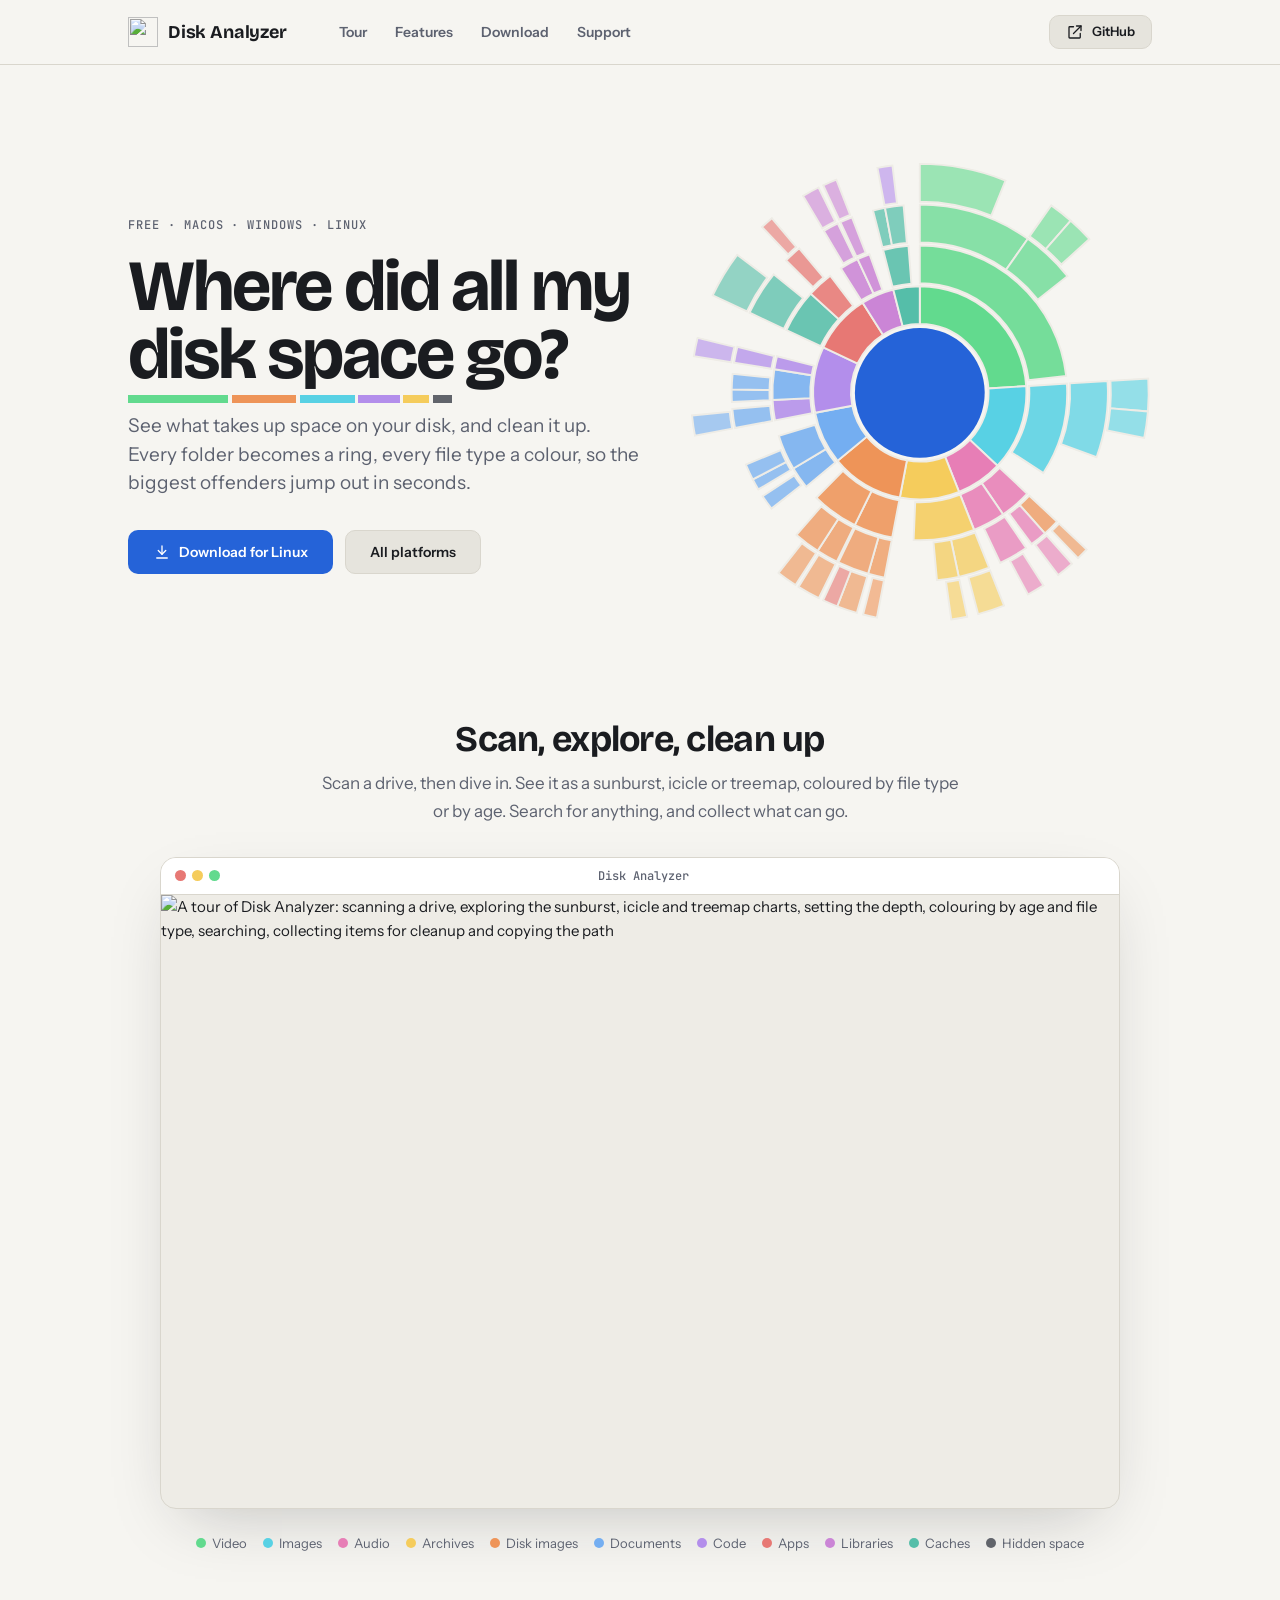
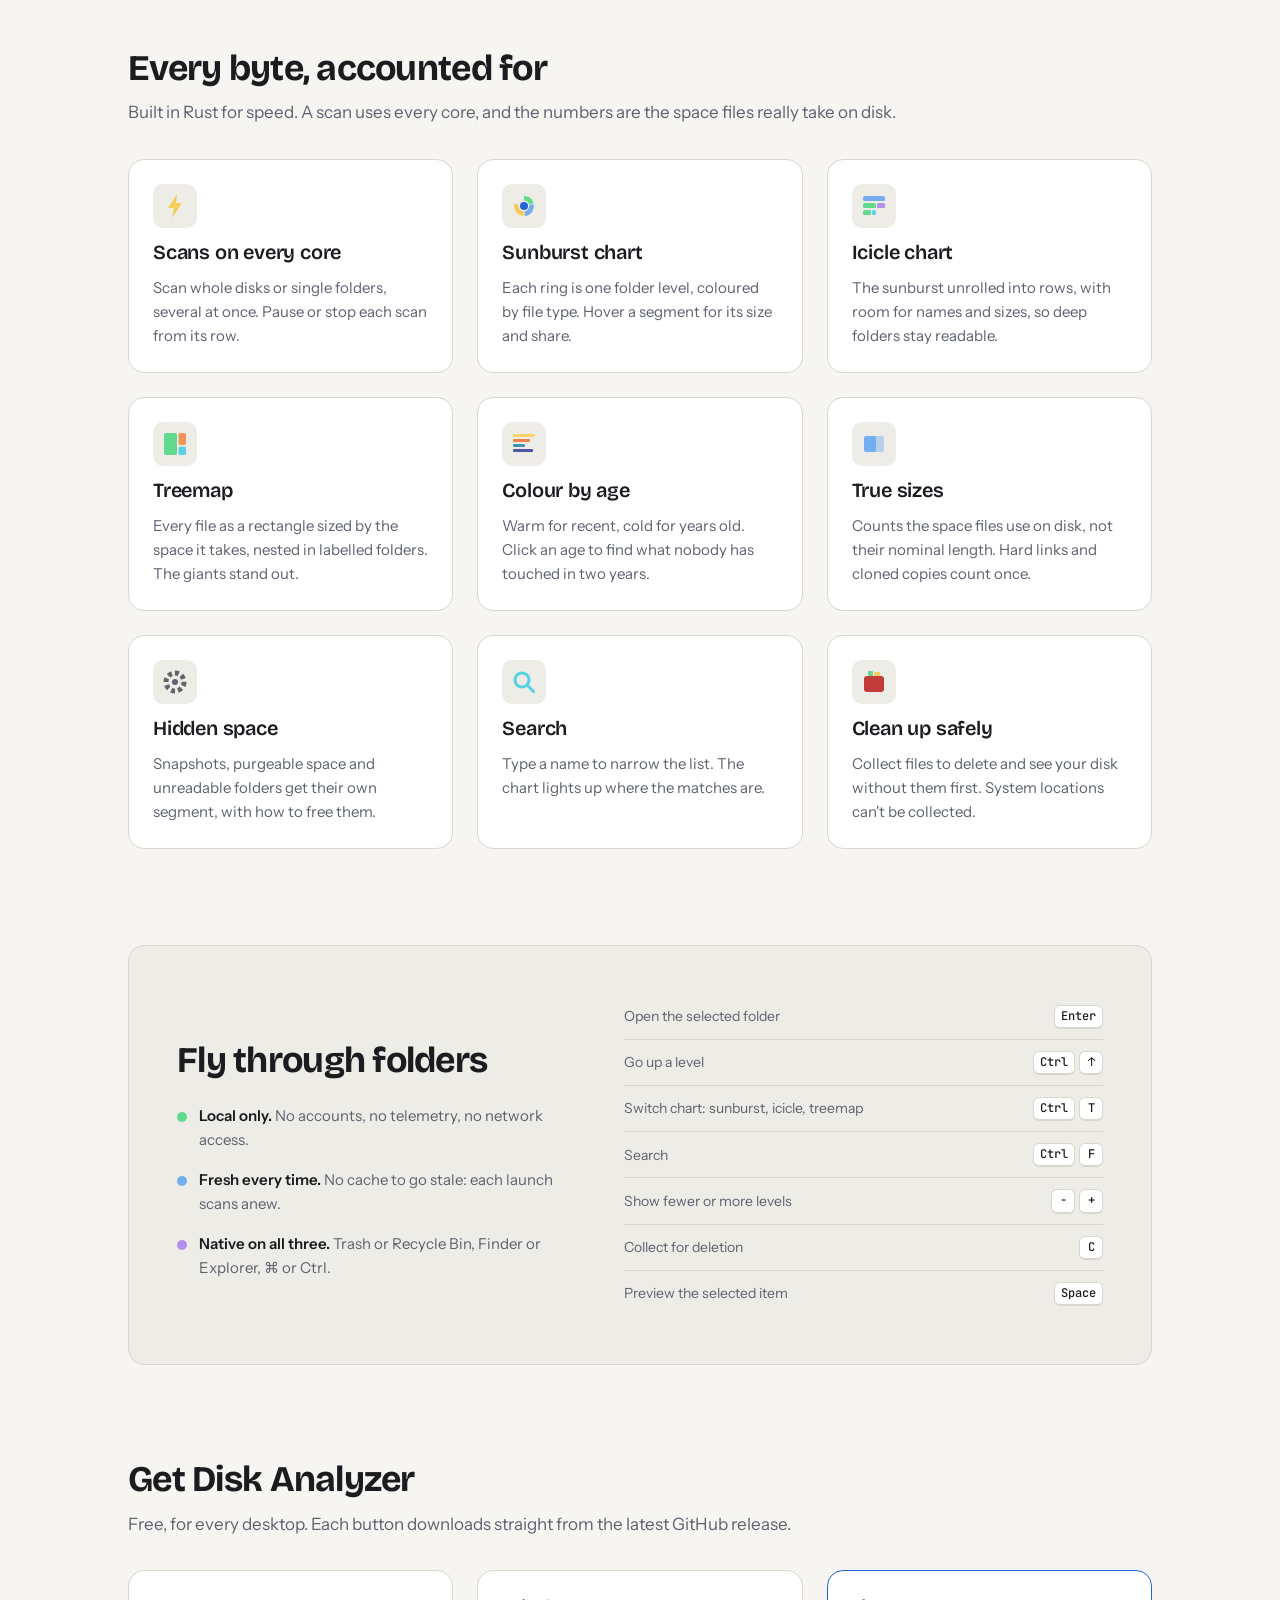
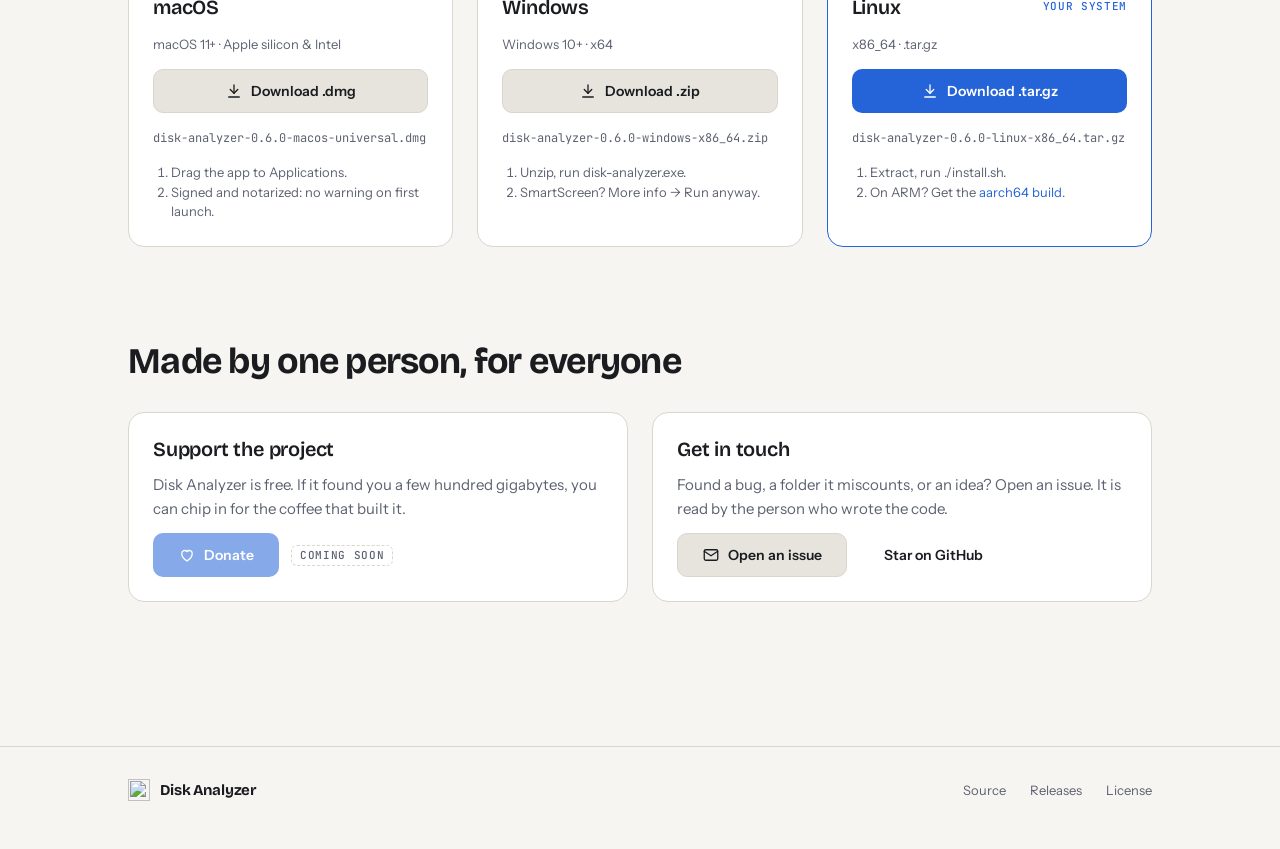
==== site/index.html @ 39c5ea76 "Trim the website down to its headings and content Drop the version chip, the hero caption, the secti" ====
<!doctype html>
<html lang="en">
<head>
<meta charset="utf-8">
<meta name="viewport" content="width=device-width, initial-scale=1">
<title>Disk Analyzer: see what takes up space on your disk</title>
<meta name="description" content="A free, fast disk usage explorer for macOS, Windows and Linux. Sunburst, icicle and treemap charts, colour by age, true sizes, and safe cleanup. Local only, no network access.">
<meta name="theme-color" content="#1f2125" media="(prefers-color-scheme: dark)">
<meta name="theme-color" content="#f6f5f1" media="(prefers-color-scheme: light)">
<meta property="og:type" content="website">
<meta property="og:title" content="Disk Analyzer">
<meta property="og:description" content="See what takes up space on your disk, and clean it up. For macOS, Windows and Linux.">
<meta property="og:url" content="https://disk-analyzer.com/">
<meta property="og:image" content="https://disk-analyzer.com/icon-256.png">
<meta property="og:image:width" content="256">
<meta property="og:image:height" content="256">
<meta name="twitter:card" content="summary">
<link rel="canonical" href="https://disk-analyzer.com/">
<link rel="icon" href="icon.svg" type="image/svg+xml">
<link rel="icon" href="icon-256.png" type="image/png" sizes="256x256">
<link rel="apple-touch-icon" href="icon-256.png">
<link rel="preconnect" href="https://fonts.googleapis.com">
<link rel="preconnect" href="https://fonts.gstatic.com" crossorigin>
<link rel="stylesheet" href="https://fonts.googleapis.com/css2?family=Bricolage+Grotesque:opsz,wght@12..96,600;12..96,700&amp;family=Instrument+Sans:wght@400;500;600&amp;family=JetBrains+Mono:wght@500&amp;display=swap">
<link rel="stylesheet" href="style.css">
<script src="site.js" defer></script>
</head>
<body>

<header class="top">
  <div class="wrap">
    <a class="brand" href="#top"><img src="icon.svg" alt="">Disk Analyzer</a>
    <nav class="links" aria-label="Sections">
      <a href="#tour">Tour</a><a href="#features">Features</a><a href="#download">Download</a><a href="#support">Support</a>
    </nav>
    <div class="top-right">
      <a class="da-btn da-btn-secondary da-btn-sm" href="https://github.com/Fee0/disk_analyzer"><svg viewBox="0 0 24 24" fill="none" stroke="currentColor" stroke-width="1.75" stroke-linecap="round" stroke-linejoin="round"><path d="M14 4h6v6"/><path d="M20 4 10 14"/><path d="M19 14v5a1 1 0 0 1-1 1H5a1 1 0 0 1-1-1V6a1 1 0 0 1 1-1h5"/></svg>GitHub</a>
    </div>
  </div>
</header>

<main id="top">
  <div class="wrap">
    <section class="hero">
      <div>
        <span class="da-eyebrow">Free · macOS · Windows · Linux</span>
        <h1 class="da-h-hero">Where did all my <em>disk space</em> go?</h1>
        <p class="da-lead">See what takes up space on your disk, and clean it up. Every folder becomes a ring, every file type a colour, so the biggest offenders jump out in seconds.</p>
        <div class="actions">
          <a class="da-btn da-btn-primary" data-da-primary href="#download"><svg viewBox="0 0 24 24" fill="none" stroke="currentColor" stroke-width="1.75" stroke-linecap="round" stroke-linejoin="round"><path d="M12 4v11"/><path d="m7 10 5 5 5-5"/><path d="M5 20h14"/></svg><span data-da-primary-label>Download</span></a>
          <a class="da-btn da-btn-secondary" href="#download">All platforms</a>
        </div>
      </div>
      <div class="burst">
        <svg id="burst" aria-hidden="true"></svg>
      </div>
    </section>
  </div>

  <div class="wrap">
    <section class="tour" id="tour">
      <div class="head center">
        <h2 class="da-h-section">Scan, explore, clean up</h2>
        <p>Scan a drive, then dive in. See it as a sunburst, icicle or treemap, coloured by file type or by age. Search for anything, and collect what can go.</p>
      </div>
      <figure class="da-frame" style="margin:0 auto">
        <div class="da-frame-bar"><i></i><i></i><i></i><span>Disk Analyzer</span></div>
        <img src="tour.gif" width="800" height="512" alt="A tour of Disk Analyzer: scanning a drive, exploring the sunburst, icicle and treemap charts, setting the depth, colouring by age and file type, searching, collecting items for cleanup and copying the path">
      </figure>
      <div class="legend-row"><ul class="da-legend" id="legend"></ul></div>
    </section>
  </div>

  <div class="wrap">
    <section id="features">
      <div class="head">
        <h2 class="da-h-section">Every byte, accounted for</h2>
        <p>Built in Rust for speed. A scan uses every core, and the numbers are the space files really take on disk.</p>
      </div>
      <div class="features">
        <article class="da-card da-feature">
          <div class="da-feature-glyph"><svg viewBox="0 0 30 30"><path d="M17 3 8 17h6l-2 10 10-15h-6z" style="fill:var(--kind-archive)"/></svg></div>
          <h3 class="da-h-card">Scans on every core</h3>
          <p>Scan whole disks or single folders, several at once. Pause or stop each scan from its row.</p>
        </article>
        <article class="da-card da-feature">
          <div class="da-feature-glyph"><svg viewBox="0 0 30 30"><circle cx="15" cy="15" r="4" style="fill:var(--accent)"/><path d="M15 5a10 10 0 0 1 9.5 7l-4.3 1.4A5.5 5.5 0 0 0 15 9.5z" style="fill:var(--kind-video)"/><path d="M24.6 13a10 10 0 0 1-8.6 12l-.5-4.5a5.5 5.5 0 0 0 4.6-6.4z" style="fill:var(--kind-document)"/><path d="M15 25A10 10 0 0 1 5.3 12.6l4.3 1.2A5.5 5.5 0 0 0 15 20.5z" style="fill:var(--kind-archive)"/></svg></div>
          <h3 class="da-h-card">Sunburst chart</h3>
          <p>Each ring is one folder level, coloured by file type. Hover a segment for its size and share.</p>
        </article>
        <article class="da-card da-feature">
          <div class="da-feature-glyph"><svg viewBox="0 0 30 30"><rect x="4" y="5" width="22" height="5" rx="1.5" style="fill:var(--kind-document)"/><rect x="4" y="12" width="13" height="5" rx="1.5" style="fill:var(--kind-video)"/><rect x="18" y="12" width="8" height="5" rx="1.5" style="fill:var(--kind-code)"/><rect x="4" y="19" width="8" height="5" rx="1.5" style="fill:var(--kind-video)"/><rect x="13" y="19" width="4" height="5" rx="1.5" style="fill:var(--kind-image)"/></svg></div>
          <h3 class="da-h-card">Icicle chart</h3>
          <p>The sunburst unrolled into rows, with room for names and sizes, so deep folders stay readable.</p>
        </article>
        <article class="da-card da-feature">
          <div class="da-feature-glyph"><svg viewBox="0 0 30 30"><rect x="4" y="4" width="13" height="22" rx="2" style="fill:var(--kind-video)"/><rect x="18.5" y="4" width="7.5" height="12" rx="2" style="fill:var(--kind-disk-image)"/><rect x="18.5" y="17.5" width="7.5" height="8.5" rx="2" style="fill:var(--kind-image)"/></svg></div>
          <h3 class="da-h-card">Treemap</h3>
          <p>Every file as a rectangle sized by the space it takes, nested in labelled folders. The giants stand out.</p>
        </article>
        <article class="da-card da-feature">
          <div class="da-feature-glyph"><svg viewBox="0 0 30 30"><rect x="4" y="5" width="22" height="3" rx="1" style="fill:var(--age-0)"/><rect x="4" y="10" width="17" height="3" rx="1" style="fill:var(--age-2)"/><rect x="4" y="15" width="12" height="3" rx="1" style="fill:var(--age-3)"/><rect x="4" y="20" width="20" height="3" rx="1" style="fill:var(--age-5)"/></svg></div>
          <h3 class="da-h-card">Colour by age</h3>
          <p>Warm for recent, cold for years old. Click an age to find what nobody has touched in two years.</p>
        </article>
        <article class="da-card da-feature">
          <div class="da-feature-glyph"><svg viewBox="0 0 30 30"><rect x="5" y="7" width="12" height="16" rx="2" style="fill:var(--kind-document)"/><rect x="13" y="7" width="12" height="16" rx="2" style="fill:var(--kind-document);fill-opacity:.45"/></svg></div>
          <h3 class="da-h-card">True sizes</h3>
          <p>Counts the space files use on disk, not their nominal length. Hard links and cloned copies count once.</p>
        </article>
        <article class="da-card da-feature">
          <div class="da-feature-glyph"><svg viewBox="0 0 30 30"><circle cx="15" cy="15" r="9" fill="none" style="stroke:var(--kind-hidden)" stroke-width="5" stroke-dasharray="4 3"/><circle cx="15" cy="15" r="3" style="fill:var(--text-dim)"/></svg></div>
          <h3 class="da-h-card">Hidden space</h3>
          <p>Snapshots, purgeable space and unreadable folders get their own segment, with how to free them.</p>
        </article>
        <article class="da-card da-feature">
          <div class="da-feature-glyph"><svg viewBox="0 0 30 30" fill="none" stroke-linecap="round"><circle cx="13" cy="13" r="7" style="stroke:var(--kind-image)" stroke-width="3"/><path d="m18.5 18.5 6 6" style="stroke:var(--kind-image)" stroke-width="3"/></svg></div>
          <h3 class="da-h-card">Search</h3>
          <p>Type a name to narrow the list. The chart lights up where the matches are.</p>
        </article>
        <article class="da-card da-feature">
          <div class="da-feature-glyph"><svg viewBox="0 0 30 30"><rect x="5" y="9" width="20" height="16" rx="3" style="fill:var(--danger)"/><rect x="9" y="4" width="5" height="5" rx="1" style="fill:var(--kind-video)"/><rect x="15" y="5" width="6" height="4" rx="1" style="fill:var(--kind-archive)"/></svg></div>
          <h3 class="da-h-card">Clean up safely</h3>
          <p>Collect files to delete and see your disk without them first. System locations can't be collected.</p>
        </article>
      </div>
    </section>
  </div>

  <div class="wrap">
    <section>
      <div class="keys">
        <div>
          <h2 class="da-h-section" style="margin-top:var(--space-3)">Fly through folders</h2>
          <div class="principles">
            <div><i style="background:var(--kind-video)"></i><span><b>Local only.</b> No accounts, no telemetry, no network access.</span></div>
            <div><i style="background:var(--kind-document)"></i><span><b>Fresh every time.</b> No cache to go stale: each launch scans anew.</span></div>
            <div><i style="background:var(--kind-code)"></i><span><b>Native on all three.</b> Trash or Recycle Bin, Finder or Explorer, ⌘ or Ctrl.</span></div>
          </div>
        </div>
        <table aria-label="Keyboard shortcuts">
          <tr><td>Open the selected folder</td><td><span class="da-kbd">Enter</span></td></tr>
          <tr><td>Go up a level</td><td><span class="da-kbd" data-mod>Ctrl</span><span class="da-kbd">↑</span></td></tr>
          <tr><td>Switch chart: sunburst, icicle, treemap</td><td><span class="da-kbd" data-mod>Ctrl</span><span class="da-kbd">T</span></td></tr>
          <tr><td>Search</td><td><span class="da-kbd" data-mod>Ctrl</span><span class="da-kbd">F</span></td></tr>
          <tr><td>Show fewer or more levels</td><td><span class="da-kbd">−</span><span class="da-kbd">+</span></td></tr>
          <tr><td>Collect for deletion</td><td><span class="da-kbd">C</span></td></tr>
          <tr><td>Preview the selected item</td><td><span class="da-kbd">Space</span></td></tr>
        </table>
      </div>
    </section>
  </div>

  <div class="wrap">
    <section id="download">
      <div class="head">
        <h2 class="da-h-section">Get Disk Analyzer</h2>
        <p>Free, for every desktop. Each button downloads straight from the latest GitHub release.</p>
      </div>
      <div class="downloads" id="dl">
        <div class="da-card da-dl" data-da-card="macos">
          <div class="da-dl-os"><h3 class="da-h-card">macOS</h3><span class="da-dl-badge">Your system</span></div>
          <span class="da-caption">macOS 11+ · Apple silicon &amp; Intel</span>
          <a class="da-btn da-btn-secondary" data-da-os="macos" href="https://github.com/Fee0/disk_analyzer/releases/download/v0.6.0/disk-analyzer-0.6.0-macos-universal.dmg"><svg viewBox="0 0 24 24" fill="none" stroke="currentColor" stroke-width="1.75" stroke-linecap="round" stroke-linejoin="round"><path d="M12 4v11"/><path d="m7 10 5 5 5-5"/><path d="M5 20h14"/></svg>Download .dmg</a>
          <span class="da-dl-file" data-da-file="macos">disk-analyzer-0.6.0-macos-universal.dmg</span>
          <ol class="da-dl-steps"><li>Drag the app to Applications.</li><li>Signed and notarized: no warning on first launch.</li></ol>
        </div>
        <div class="da-card da-dl" data-da-card="windows">
          <div class="da-dl-os"><h3 class="da-h-card">Windows</h3><span class="da-dl-badge">Your system</span></div>
          <span class="da-caption">Windows 10+ · x64</span>
          <a class="da-btn da-btn-secondary" data-da-os="windows" href="https://github.com/Fee0/disk_analyzer/releases/download/v0.6.0/disk-analyzer-0.6.0-windows-x86_64.zip"><svg viewBox="0 0 24 24" fill="none" stroke="currentColor" stroke-width="1.75" stroke-linecap="round" stroke-linejoin="round"><path d="M12 4v11"/><path d="m7 10 5 5 5-5"/><path d="M5 20h14"/></svg>Download .zip</a>
          <span class="da-dl-file" data-da-file="windows">disk-analyzer-0.6.0-windows-x86_64.zip</span>
          <ol class="da-dl-steps"><li>Unzip, run disk-analyzer.exe.</li><li>SmartScreen? More info → Run anyway.</li></ol>
        </div>
        <div class="da-card da-dl" data-da-card="linux">
          <div class="da-dl-os"><h3 class="da-h-card">Linux</h3><span class="da-dl-badge">Your system</span></div>
          <span class="da-caption">x86_64 · .tar.gz</span>
          <a class="da-btn da-btn-secondary" data-da-os="linux" href="https://github.com/Fee0/disk_analyzer/releases/download/v0.6.0/disk-analyzer-0.6.0-linux-x86_64.tar.gz"><svg viewBox="0 0 24 24" fill="none" stroke="currentColor" stroke-width="1.75" stroke-linecap="round" stroke-linejoin="round"><path d="M12 4v11"/><path d="m7 10 5 5 5-5"/><path d="M5 20h14"/></svg>Download .tar.gz</a>
          <span class="da-dl-file" data-da-file="linux">disk-analyzer-0.6.0-linux-x86_64.tar.gz</span>
          <ol class="da-dl-steps"><li>Extract, run ./install.sh.</li><li>On ARM? Get the <a data-da-os="linuxArm" href="https://github.com/Fee0/disk_analyzer/releases/download/v0.6.0/disk-analyzer-0.6.0-linux-aarch64.tar.gz">aarch64 build</a>.</li></ol>
        </div>
      </div>
    </section>
  </div>

  <div class="wrap">
    <section id="support">
      <div class="head">
        <h2 class="da-h-section">Made by one person, for everyone</h2>
      </div>
      <div class="da-support">
        <div class="da-card">
          <h3 class="da-h-card">Support the project</h3>
          <p>Disk Analyzer is free. If it found you a few hundred gigabytes, you can chip in for the coffee that built it.</p>
          <div style="display:flex;gap:var(--space-3);align-items:center"><a class="da-btn da-btn-primary" aria-disabled="true" id="donate"><svg viewBox="0 0 24 24" fill="none" stroke="currentColor" stroke-width="1.75" stroke-linecap="round" stroke-linejoin="round"><path d="M12 20s-7-4.4-7-10a4 4 0 0 1 7-2.6A4 4 0 0 1 19 10c0 5.6-7 10-7 10z"/></svg>Donate</a><span class="da-soon">Coming soon</span></div>
        </div>
        <div class="da-card">
          <h3 class="da-h-card">Get in touch</h3>
          <p>Found a bug, a folder it miscounts, or an idea? Open an issue. It is read by the person who wrote the code.</p>
          <div style="display:flex;gap:var(--space-3);align-items:center;flex-wrap:wrap"><a class="da-btn da-btn-secondary" href="https://github.com/Fee0/disk_analyzer/issues/new"><svg viewBox="0 0 24 24" fill="none" stroke="currentColor" stroke-width="1.75" stroke-linecap="round" stroke-linejoin="round"><rect x="3" y="5" width="18" height="14" rx="2"/><path d="m3 7 9 6 9-6"/></svg>Open an issue</a><a class="da-btn da-btn-ghost" href="https://github.com/Fee0/disk_analyzer">Star on GitHub</a></div>
        </div>
      </div>
    </section>
  </div>
</main>

<footer class="bottom">
  <div class="wrap">
    <a class="brand" href="#top"><img src="icon.svg" alt="">Disk Analyzer</a>
    <nav aria-label="Footer">
      <a href="https://github.com/Fee0/disk_analyzer">Source</a>
      <a href="https://github.com/Fee0/disk_analyzer/releases">Releases</a>
      <a href="https://github.com/Fee0/disk_analyzer/blob/main/LICENSE">License</a>
    </nav>
  </div>
</footer>
</body>
</html>
---- site/style.css ----
:root {
  color-scheme: dark light;
  --bg: #1f2125;
  --well: #1c1e22;
  --panel: #2c2f35;
  --panel-hi: #363a42;
  --line: #3f434c;
  --text: #e8eaee;
  --text-dim: #9a9fab;
  --accent: #4f8cf7;
  --on-accent: #0b1220;
  --success: #4cc38a;
  --warning: #f0b429;
  --danger: #e55b5b;
  --neutral-button: #4a4f5a;
  --kind-video: #62da8e;
  --kind-image: #58d1e4;
  --kind-audio: #e77eb6;
  --kind-archive: #f5cc5c;
  --kind-disk-image: #ee9458;
  --kind-document: #74aef1;
  --kind-code: #b38eeb;
  --kind-app: #e77874;
  --kind-library: #cb85d6;
  --kind-cache: #55bea9;
  --kind-system: #8d97b0;
  --kind-other: #848b9a;
  --kind-hidden: #61646b;
  --age-0: #ffd166;
  --age-1: #fcaa48;
  --age-2: #f2804c;
  --age-3: #3e94b0;
  --age-4: #3b74bf;
  --age-5: #4f54a6;
  --age-6: #6b6f78;
  --shadow-frame: 0 24px 64px -16px #00000099;
  --space-1: 4px;
  --space-2: 8px;
  --space-3: 12px;
  --space-4: 16px;
  --space-6: 24px;
  --space-8: 32px;
  --space-12: 48px;
  --space-24: 96px;
  --radius-sm: 6px;
  --radius-md: 10px;
  --radius-lg: 16px;
  --radius-xl: 28px;
  --radius-pill: 999px;
  --font-display: "Bricolage Grotesque", "Instrument Sans", system-ui, sans-serif;
  --font-sans: "Instrument Sans", system-ui, -apple-system, "Segoe UI", sans-serif;
  --font-mono: "JetBrains Mono", ui-monospace, "Cascadia Mono", Menlo, monospace;
}

@media (prefers-color-scheme: light) {
  :root {
    --bg: #f6f5f1;
    --well: #eeece6;
    --panel: #ffffff;
    --panel-hi: #e6e4dd;
    --line: #d9d6cd;
    --text: #1a1c20;
    --text-dim: #5d6270;
    --accent: #2563d8;
    --on-accent: #ffffff;
    --success: #1f8a5a;
    --warning: #a86b00;
    --danger: #c23b3b;
    --neutral-button: #d9d6cd;
    --shadow-frame: 0 24px 64px -24px #1a1c2040;
  }
}

*, *::before, *::after { box-sizing: border-box; }
body { margin: 0; background: var(--bg); color: var(--text); font-family: var(--font-sans); font-size: 15px; line-height: 1.6; -webkit-font-smoothing: antialiased; }
a { color: var(--accent); text-decoration: none; }
a:hover { text-decoration: underline; text-underline-offset: 3px; }
:focus-visible { outline: 2px solid var(--accent); outline-offset: 2px; border-radius: var(--radius-sm); }

.da-stage { padding: var(--space-6); display: flex; flex-wrap: wrap; gap: var(--space-3); align-items: center; }

.da-eyebrow { font-family: var(--font-mono); font-size: 12px; font-weight: 500; letter-spacing: .08em; text-transform: uppercase; color: var(--text-dim); }
.da-h-hero { font-family: var(--font-display); font-size: 64px; line-height: .95; font-weight: 700; letter-spacing: -.03em; margin: 0; }
.da-h-section { font-family: var(--font-display); font-size: 36px; line-height: 1.05; font-weight: 700; letter-spacing: -.02em; margin: 0; }
.da-h-card { font-family: var(--font-display); font-size: 20px; line-height: 1.2; font-weight: 600; letter-spacing: -.01em; margin: 0; }
.da-lead { font-size: 19px; line-height: 1.5; color: var(--text-dim); margin: 0; }
.da-caption { font-size: 13px; line-height: 1.4; color: var(--text-dim); }
.da-mono { font-family: var(--font-mono); font-size: 13px; font-weight: 500; letter-spacing: .01em; }

.da-btn { display: inline-flex; align-items: center; gap: var(--space-2); height: 44px; padding: 0 var(--space-6); border-radius: var(--radius-md); border: 1px solid transparent; font: 600 14px/1.2 var(--font-sans); cursor: pointer; text-decoration: none; transition: background-color .12s, transform .12s, border-color .12s; white-space: nowrap; }
.da-btn:hover { text-decoration: none; transform: translateY(-1px); }
.da-btn:active { transform: translateY(0); }
.da-btn svg { width: 18px; height: 18px; flex: none; }
.da-btn-primary { background: var(--accent); color: var(--on-accent); }
.da-btn-primary:hover { filter: brightness(1.08); }
.da-btn-secondary { background: var(--panel-hi); color: var(--text); border-color: var(--line); }
.da-btn-secondary:hover { border-color: var(--text-dim); }
.da-btn-ghost { background: transparent; color: var(--text); }
.da-btn-ghost:hover { background: var(--panel); }
.da-btn-sm { height: 34px; padding: 0 var(--space-4); font-size: 13px; }
.da-btn[aria-disabled="true"] { opacity: .55; cursor: default; transform: none; }

.da-chip { display: inline-flex; align-items: center; gap: var(--space-1); padding: 2px var(--space-2); border-radius: var(--radius-sm); background: var(--panel-hi); color: var(--text-dim); font: 500 12px/1.5 var(--font-mono); }
.da-kbd { display: inline-block; min-width: 24px; padding: 1px 6px; border-radius: var(--radius-sm); border: 1px solid var(--line); border-bottom-width: 2px; background: var(--panel); color: var(--text); font: 500 12px/1.6 var(--font-mono); text-align: center; }

.da-card { background: var(--panel); border: 1px solid var(--line); border-radius: var(--radius-lg); padding: var(--space-6); }

.da-dl { display: flex; flex-direction: column; gap: var(--space-4); position: relative; }
.da-dl[data-current] { border-color: var(--accent); }
.da-dl-os { display: flex; align-items: center; justify-content: space-between; gap: var(--space-2); }
.da-dl-file { font-family: var(--font-mono); font-size: 12px; line-height: 1.5; color: var(--text-dim); }
.da-dl-size { display: block; color: var(--text); }
.da-dl-badge { font: 500 11px/1 var(--font-mono); letter-spacing: .06em; text-transform: uppercase; color: var(--accent); }
.da-dl-steps { margin: 0; padding-left: 18px; color: var(--text-dim); font-size: 13px; line-height: 1.5; }
.da-dl .da-btn { justify-content: center; }
.da-dl-alt { display: flex; gap: var(--space-3); font-size: 13px; }

.da-feature { display: flex; flex-direction: column; gap: var(--space-3); }
.da-feature-glyph { width: 44px; height: 44px; border-radius: var(--radius-md); background: var(--well); display: grid; place-items: center; }
.da-feature-glyph svg { width: 30px; height: 30px; }
.da-feature p { margin: 0; color: var(--text-dim); }

.da-strip { display: flex; height: 14px; border-radius: var(--radius-pill); overflow: hidden; background: var(--well); gap: 2px; }
.da-strip > span { display: block; height: 100%; min-width: 3px; transition: opacity .12s; }
.da-strip:hover > span { opacity: .45; }
.da-strip > span:hover { opacity: 1; }
.da-legend { display: flex; flex-wrap: wrap; gap: var(--space-2) var(--space-4); margin: var(--space-3) 0 0; padding: 0; list-style: none; font-size: 13px; color: var(--text-dim); }
.da-legend li { display: inline-flex; align-items: center; gap: 6px; }
.da-legend i { width: 10px; height: 10px; border-radius: var(--radius-pill); display: inline-block; }
.da-legend b { font: 500 12px var(--font-mono); color: var(--text); }

.da-frame { background: var(--well); border: 1px solid var(--line); border-radius: var(--radius-lg); box-shadow: var(--shadow-frame); overflow: hidden; }
.da-frame-bar { display: flex; align-items: center; gap: 6px; padding: 10px 14px; border-bottom: 1px solid var(--line); background: var(--panel); }
.da-frame-bar i { width: 11px; height: 11px; border-radius: var(--radius-pill); }
.da-frame-bar i:nth-child(1) { background: var(--kind-app); }
.da-frame-bar i:nth-child(2) { background: var(--kind-archive); }
.da-frame-bar i:nth-child(3) { background: var(--kind-video); }
.da-frame-bar span { margin-left: auto; margin-right: auto; font: 500 12px var(--font-mono); color: var(--text-dim); padding-right: 45px; }
.da-frame img { display: block; width: 100%; height: auto; }

.da-support { display: grid; grid-template-columns: 1fr 1fr; gap: var(--space-6); }
.da-support .da-card { display: flex; flex-direction: column; gap: var(--space-3); align-items: flex-start; }
.da-support p { margin: 0; color: var(--text-dim); }
.da-soon { font: 500 11px/1 var(--font-mono); letter-spacing: .06em; text-transform: uppercase; padding: 4px 8px; border-radius: var(--radius-sm); border: 1px dashed var(--line); color: var(--text-dim); }

.da-sunburst .seg { transition: opacity .2s; }
.da-sunburst:hover .seg { opacity: .55; }
.da-sunburst .seg:hover { opacity: 1; }
.da-spin { transform-origin: 50% 50%; animation: da-spin 90s linear infinite; }
@keyframes da-spin { to { transform: rotate(360deg); } }
@media (prefers-reduced-motion: reduce) { .da-spin { animation: none; } .da-btn { transition: none; } }

  .wrap { max-width: 1120px; margin: 0 auto; padding: 0 var(--space-12); }
  header.top { position: sticky; top: 0; z-index: 5; background: color-mix(in srgb, var(--bg) 86%, transparent); backdrop-filter: blur(10px); border-bottom: 1px solid var(--line); }
  header.top .wrap { display: flex; align-items: center; gap: var(--space-6); height: 64px; }
  .brand { display: flex; align-items: center; gap: 10px; color: var(--text); font: 700 18px/1 var(--font-display); letter-spacing: -.01em; }
  .brand:hover { text-decoration: none; }
  .brand img { width: 30px; height: 30px; }
  nav.links { display: flex; gap: var(--space-1); margin-left: var(--space-4); }
  nav.links a { color: var(--text-dim); font: 600 14px var(--font-sans); padding: 8px 12px; border-radius: var(--radius-sm); }
  nav.links a:hover { color: var(--text); background: var(--panel); text-decoration: none; }
  .top-right { margin-left: auto; display: flex; gap: var(--space-3); align-items: center; }

  .hero { display: grid; grid-template-columns: 1.05fr .95fr; gap: var(--space-12); align-items: center; padding: var(--space-24) 0 var(--space-12); }
  .hero .da-h-hero { font-size: 72px; margin: var(--space-4) 0 var(--space-6); }
  .hero .da-h-hero em { font-style: normal; white-space: nowrap; padding-bottom: 6px; background: linear-gradient(90deg, var(--kind-video) 0 31%, var(--bg) 31% 32%, var(--kind-disk-image) 32% 52%, var(--bg) 52% 53%, var(--kind-image) 53% 70%, var(--bg) 70% 71%, var(--kind-code) 71% 84%, var(--bg) 84% 85%, var(--kind-archive) 85% 93%, var(--bg) 93% 94%, var(--kind-hidden) 94% 100%) left bottom / 100% 8px no-repeat; }
  .hero .actions { display: flex; gap: var(--space-3); margin-top: var(--space-8); flex-wrap: wrap; }
  .burst { position: relative; aspect-ratio: 1; max-width: 480px; justify-self: end; width: 100%; }
  .burst svg { width: 100%; height: 100%; display: block; }
  .burst-tip { position: absolute; left: 50%; bottom: -8px; transform: translateX(-50%); white-space: nowrap; }
  .platforms { display: inline-flex; gap: var(--space-2); }

  section { padding: var(--space-12) 0; }
  .head { display: flex; flex-direction: column; gap: var(--space-3); margin-bottom: var(--space-8); }
  .head.center { max-width: 640px; margin-left: auto; margin-right: auto; text-align: center; align-items: center; }
  .head p { margin: 0; color: var(--text-dim); font-size: 17px; }

  .tour .da-frame { max-width: 960px; margin: 0 auto; }
  .tour .legend-row { max-width: 960px; margin: var(--space-6) auto 0; display: flex; justify-content: center; }
  .tour .da-legend { justify-content: center; margin: 0; }

  .features { display: grid; grid-template-columns: repeat(3, 1fr); gap: var(--space-6); }
  .da-feature { transition: border-color .12s, transform .12s; }
  .da-feature:hover { border-color: var(--text-dim); transform: translateY(-2px); }

  .keys { display: grid; grid-template-columns: 1fr 1.2fr; gap: var(--space-12); align-items: center; background: var(--well); border: 1px solid var(--line); border-radius: var(--radius-lg); padding: var(--space-12); }
  .keys table { width: 100%; border-collapse: collapse; font-size: 14px; }
  .keys td { padding: 10px 0; border-bottom: 1px solid var(--line); color: var(--text-dim); }
  .keys tr:last-child td { border-bottom: 0; }
  .keys td:last-child { text-align: right; white-space: nowrap; }
  .keys .da-kbd + .da-kbd { margin-left: 4px; }
  .principles { display: flex; flex-direction: column; gap: var(--space-4); margin-top: var(--space-6); }
  .principles div { display: flex; gap: var(--space-3); align-items: baseline; color: var(--text-dim); }
  .principles b { color: var(--text); font-weight: 600; }
  .principles i { width: 10px; height: 10px; border-radius: var(--radius-pill); flex: none; transform: translateY(1px); }

  .downloads { display: grid; grid-template-columns: repeat(3, 1fr); gap: var(--space-6); }
  .da-dl:not([data-current]) .da-dl-badge { display: none; }

  footer.bottom { margin-top: var(--space-24); border-top: 1px solid var(--line); padding: var(--space-8) 0 var(--space-12); color: var(--text-dim); font-size: 13px; }
  footer.bottom .wrap { display: flex; gap: var(--space-6); align-items: center; flex-wrap: wrap; }
  footer.bottom .brand { font-size: 15px; }
  footer.bottom .brand img { width: 22px; height: 22px; }
  footer.bottom nav { margin-left: auto; display: flex; gap: var(--space-6); }
  footer.bottom nav a { color: var(--text-dim); }
  footer.bottom nav a:hover { color: var(--text); }

  @media (max-width: 900px) {
    .wrap { padding: 0 var(--space-6); }
    nav.links { display: none; }
    .brand { white-space: nowrap; }
    .hero { grid-template-columns: 1fr; padding-top: var(--space-12); }
    .hero .da-h-hero { font-size: 48px; }
    .burst { justify-self: center; max-width: 340px; order: -1; }
    .features, .downloads, .da-support, .keys { grid-template-columns: 1fr; }
    .keys { padding: var(--space-6); }
  }
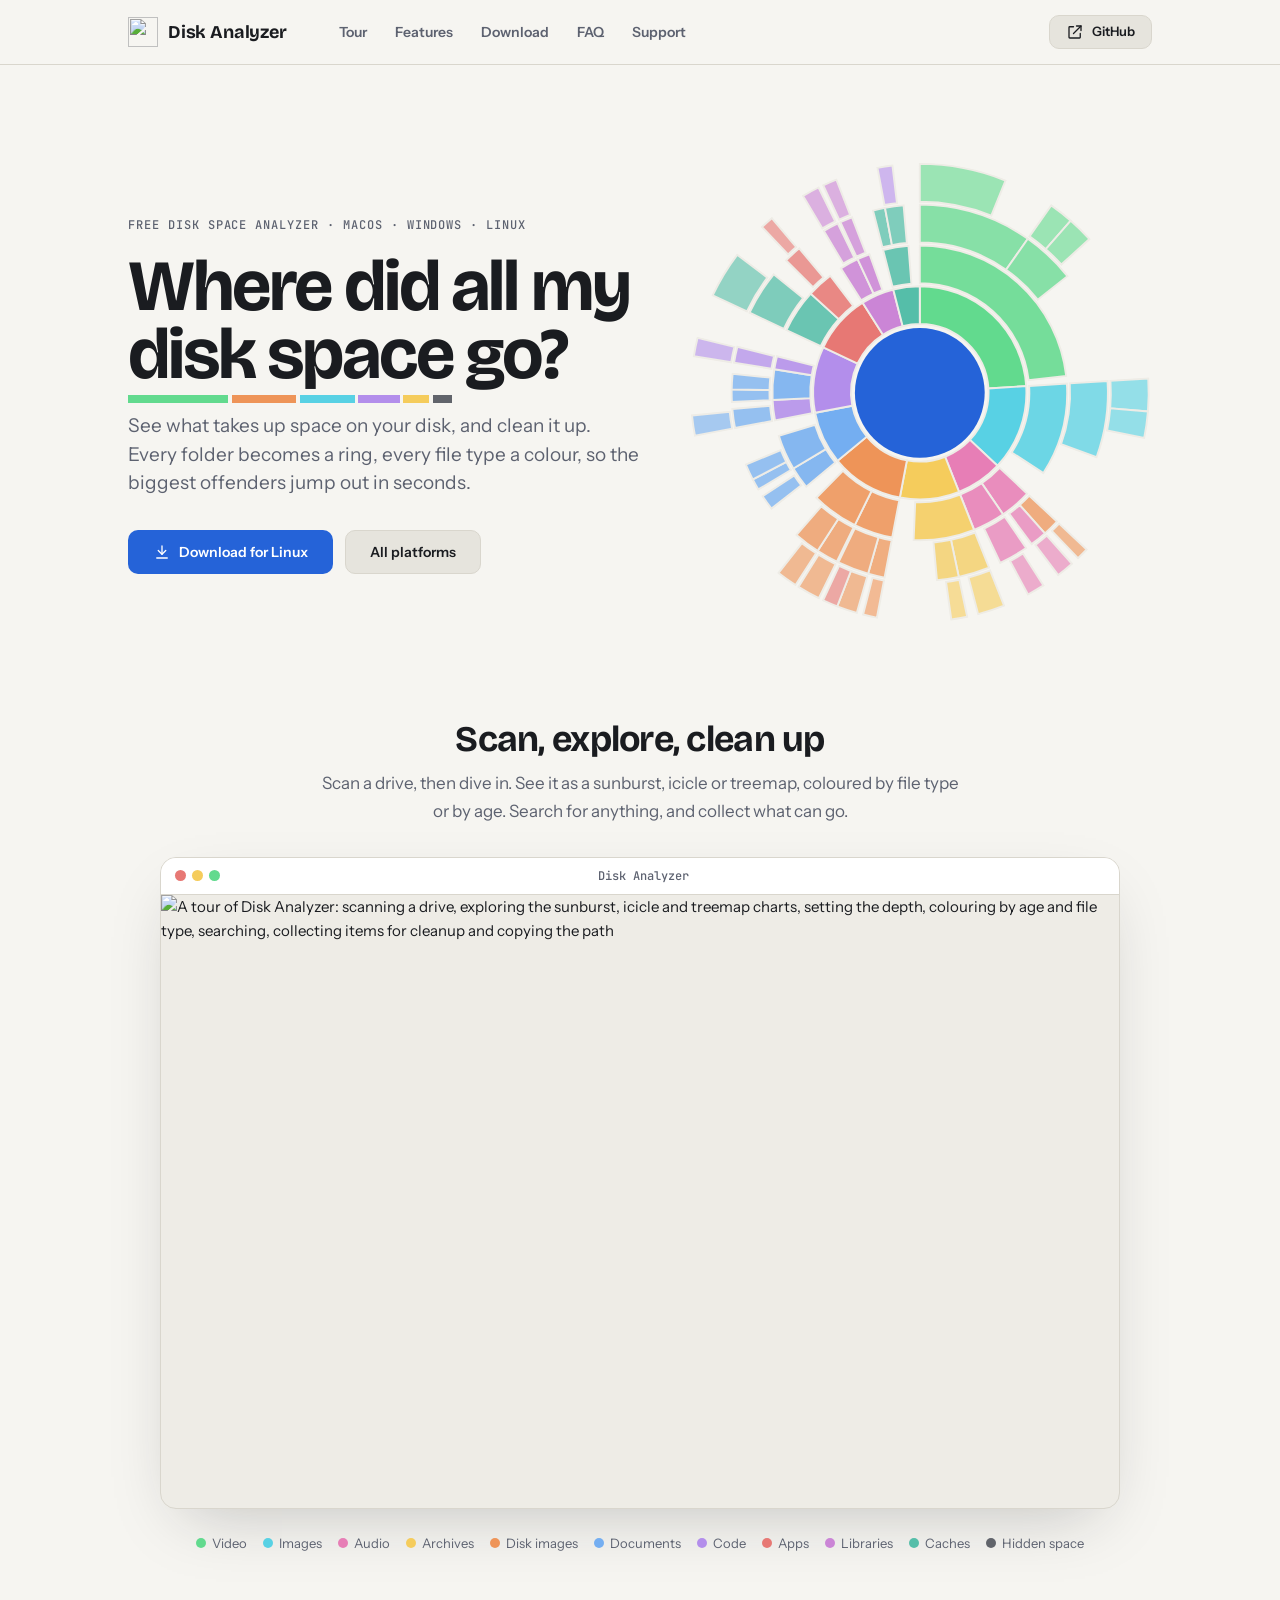
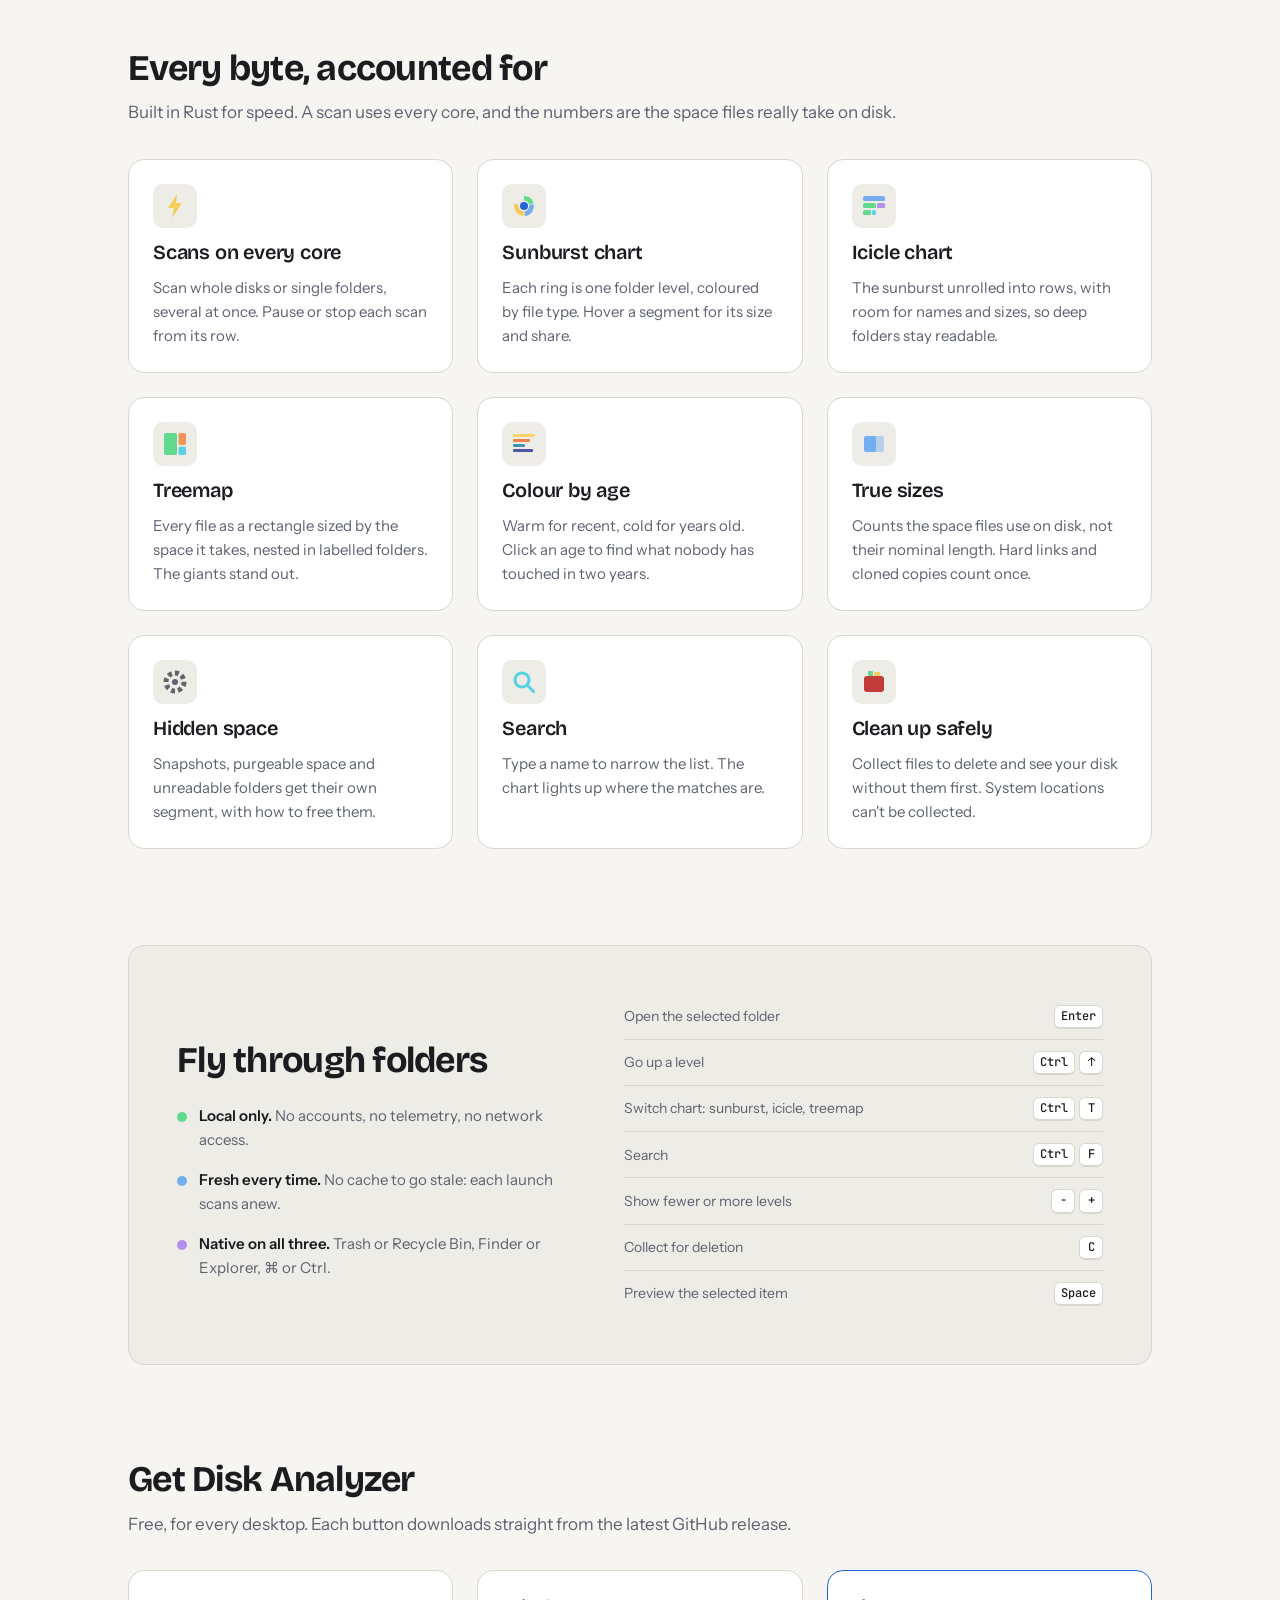
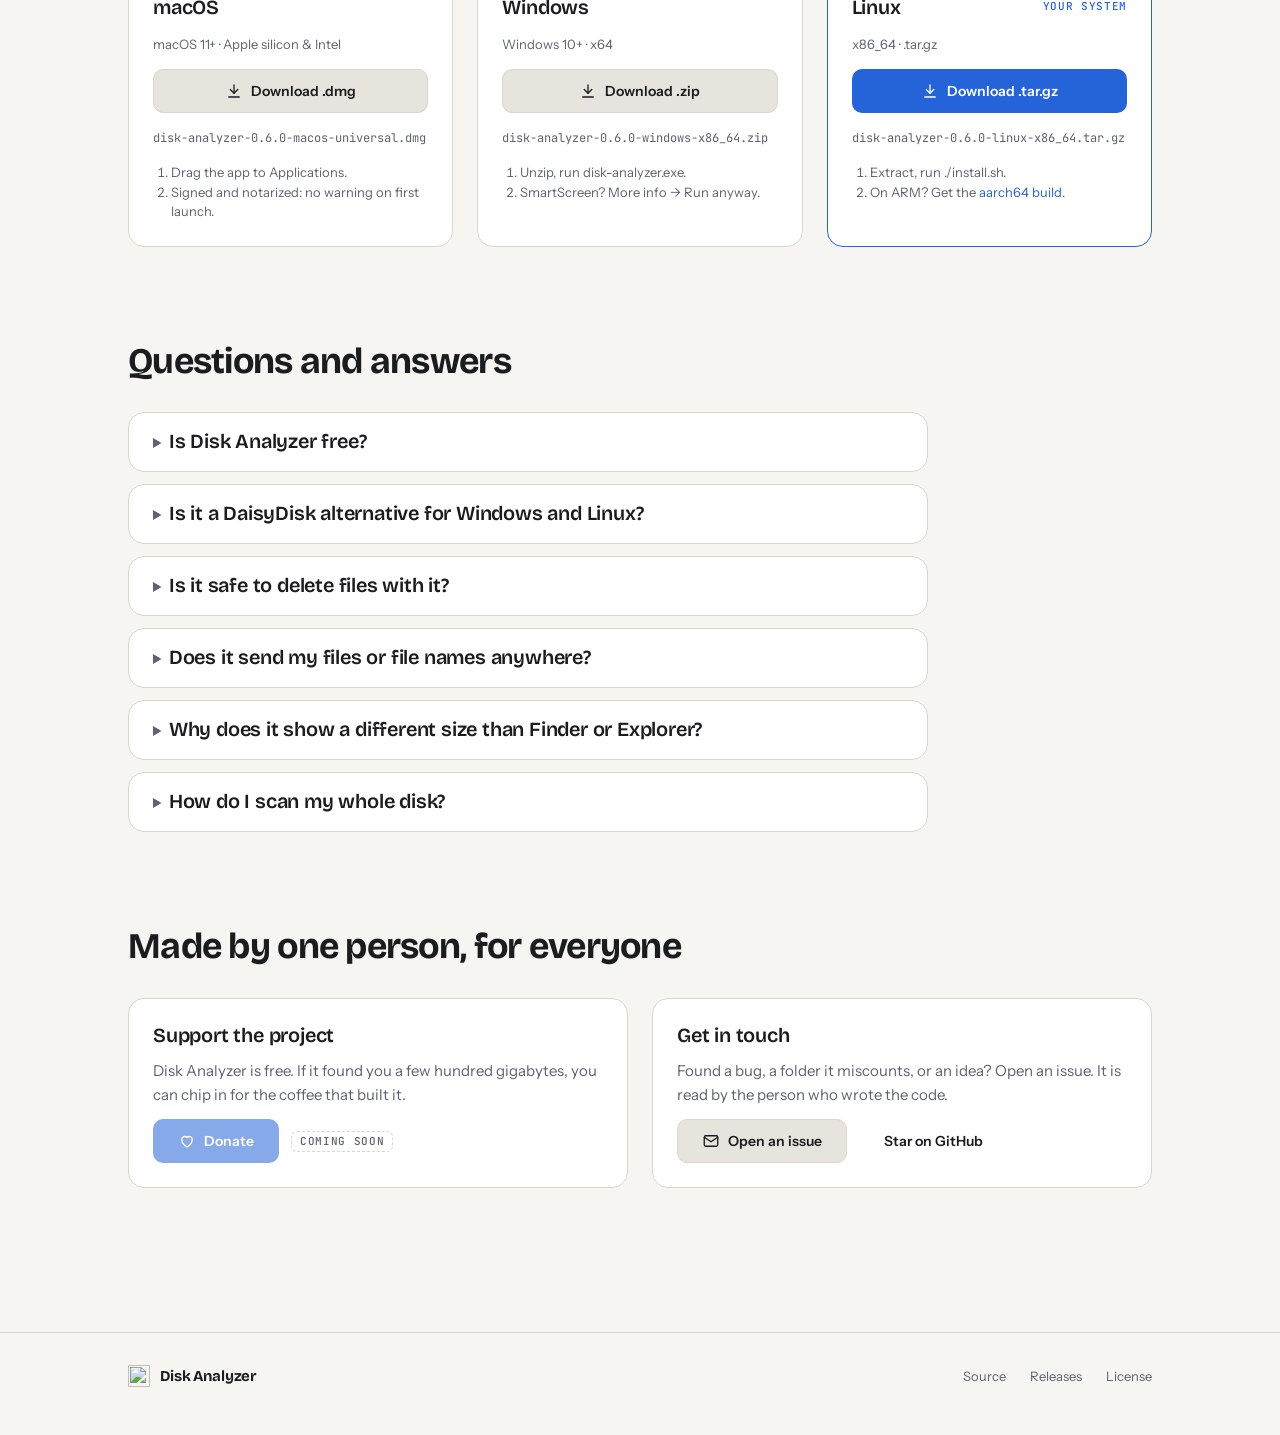
==== commit 4257e865: "Improve the website's SEO Sharpen the title and description, add a social preview image, structured " ====
--- a/site/index.html
+++ b/site/index.html
@@ -3,19 +3,25 @@
 <head>
 <meta charset="utf-8">
 <meta name="viewport" content="width=device-width, initial-scale=1">
-<title>Disk Analyzer: see what takes up space on your disk</title>
-<meta name="description" content="A free, fast disk usage explorer for macOS, Windows and Linux. Sunburst, icicle and treemap charts, colour by age, true sizes, and safe cleanup. Local only, no network access.">
+<title>Disk Analyzer: free disk space analyzer for Mac, Windows &amp; Linux</title>
+<meta name="description" content="Free, open-source disk space analyzer for macOS, Windows and Linux. See what takes up space in sunburst, icicle and treemap charts, then clean up safely.">
+<meta name="robots" content="index, follow, max-image-preview:large">
 <meta name="theme-color" content="#1f2125" media="(prefers-color-scheme: dark)">
 <meta name="theme-color" content="#f6f5f1" media="(prefers-color-scheme: light)">
 <meta property="og:type" content="website">
-<meta property="og:title" content="Disk Analyzer">
-<meta property="og:description" content="See what takes up space on your disk, and clean it up. For macOS, Windows and Linux.">
+<meta property="og:site_name" content="Disk Analyzer">
+<meta property="og:locale" content="en_US">
+<meta property="og:title" content="Disk Analyzer: where did all my disk space go?">
+<meta property="og:description" content="See what takes up space on your disk, and clean it up. Free for macOS, Windows and Linux.">
 <meta property="og:url" content="https://disk-analyzer.com/">
-<meta property="og:image" content="https://disk-analyzer.com/icon-256.png">
-<meta property="og:image:width" content="256">
-<meta property="og:image:height" content="256">
-<meta name="twitter:card" content="summary">
+<meta property="og:image" content="https://disk-analyzer.com/og.png">
+<meta property="og:image:type" content="image/png">
+<meta property="og:image:width" content="1200">
+<meta property="og:image:height" content="630">
+<meta property="og:image:alt" content="Disk Analyzer, a free disk space analyzer for macOS, Windows and Linux">
+<meta name="twitter:card" content="summary_large_image">
 <link rel="canonical" href="https://disk-analyzer.com/">
+<link rel="icon" href="favicon.ico" sizes="32x32">
 <link rel="icon" href="icon.svg" type="image/svg+xml">
 <link rel="icon" href="icon-256.png" type="image/png" sizes="256x256">
 <link rel="apple-touch-icon" href="icon-256.png">
@@ -24,14 +30,15 @@
 <link rel="stylesheet" href="https://fonts.googleapis.com/css2?family=Bricolage+Grotesque:opsz,wght@12..96,600;12..96,700&amp;family=Instrument+Sans:wght@400;500;600&amp;family=JetBrains+Mono:wght@500&amp;display=swap">
 <link rel="stylesheet" href="style.css">
 <script src="site.js" defer></script>
+<script type="application/ld+json">{"@context":"https://schema.org","@graph":[{"@type":"WebSite","@id":"https://disk-analyzer.com/#website","url":"https://disk-analyzer.com/","name":"Disk Analyzer","inLanguage":"en"},{"@type":"SoftwareApplication","@id":"https://disk-analyzer.com/#app","name":"Disk Analyzer","description":"Free, open-source disk space analyzer for macOS, Windows and Linux. See what takes up space in sunburst, icicle and treemap charts, then clean up safely.","url":"https://disk-analyzer.com/","applicationCategory":"UtilitiesApplication","applicationSubCategory":"Disk space analyzer","operatingSystem":"macOS 11+, Windows 10+, Linux","offers":{"@type":"Offer","price":"0","priceCurrency":"USD"},"isAccessibleForFree":true,"license":"https://github.com/Fee0/disk_analyzer/blob/main/LICENSE","downloadUrl":"https://github.com/Fee0/disk_analyzer/releases/latest","image":"https://disk-analyzer.com/icon-256.png","screenshot":"https://disk-analyzer.com/tour.gif","featureList":["Sunburst chart","Icicle chart","Treemap","Colour by file type or age","True on-disk sizes","Hidden space","Search","Safe cleanup"],"sameAs":["https://github.com/Fee0/disk_analyzer"],"author":{"@type":"Person","name":"Frederik Peukert","url":"https://github.com/Fee0"}},{"@type":"FAQPage","@id":"https://disk-analyzer.com/#faq","mainEntity":[{"@type":"Question","name":"Is Disk Analyzer free?","acceptedAnswer":{"@type":"Answer","text":"Yes. Disk Analyzer is free and open source under the MIT license. There is no paid tier, no account and no ads."}},{"@type":"Question","name":"Is it a DaisyDisk alternative for Windows and Linux?","acceptedAnswer":{"@type":"Answer","text":"Disk Analyzer is inspired by DaisyDisk and shows the same kind of sunburst chart, but it runs on macOS, Windows and Linux. It also has an icicle chart and a treemap, the view you may know from WinDirStat."}},{"@type":"Question","name":"Is it safe to delete files with it?","acceptedAnswer":{"@type":"Answer","text":"Nothing is deleted while you explore. You collect the items you want gone, review the list, and confirm. They move to the Trash on macOS and Linux or the Recycle Bin on Windows, so you can restore them. System locations cannot be collected at all."}},{"@type":"Question","name":"Does it send my files or file names anywhere?","acceptedAnswer":{"@type":"Answer","text":"No. The app has no network access, no telemetry and no accounts. Every scan stays on your computer."}},{"@type":"Question","name":"Why does it show a different size than Finder or Explorer?","acceptedAnswer":{"@type":"Answer","text":"Disk Analyzer counts the space a file really takes on disk, not its nominal length. Hard links and cloned copies count once, and space the scan cannot see, such as snapshots and purgeable space, gets its own segment."}},{"@type":"Question","name":"How do I scan my whole disk?","acceptedAnswer":{"@type":"Answer","text":"On macOS, give the app Full Disk Access in System Settings under Privacy & Security. On Windows and Linux, run it as administrator or root. Folders it cannot read are counted as hidden space."}}]}]}</script>
 </head>
 <body>
 
 <header class="top">
   <div class="wrap">
-    <a class="brand" href="#top"><img src="icon.svg" alt="">Disk Analyzer</a>
+    <a class="brand" href="#top"><img src="icon.svg" alt="" width="30" height="30">Disk Analyzer</a>
     <nav class="links" aria-label="Sections">
-      <a href="#tour">Tour</a><a href="#features">Features</a><a href="#download">Download</a><a href="#support">Support</a>
+      <a href="#tour">Tour</a><a href="#features">Features</a><a href="#download">Download</a><a href="#faq">FAQ</a><a href="#support">Support</a>
     </nav>
     <div class="top-right">
       <a class="da-btn da-btn-secondary da-btn-sm" href="https://github.com/Fee0/disk_analyzer"><svg viewBox="0 0 24 24" fill="none" stroke="currentColor" stroke-width="1.75" stroke-linecap="round" stroke-linejoin="round"><path d="M14 4h6v6"/><path d="M20 4 10 14"/><path d="M19 14v5a1 1 0 0 1-1 1H5a1 1 0 0 1-1-1V6a1 1 0 0 1 1-1h5"/></svg>GitHub</a>
@@ -43,7 +50,7 @@
   <div class="wrap">
     <section class="hero">
       <div>
-        <span class="da-eyebrow">Free · macOS · Windows · Linux</span>
+        <span class="da-eyebrow">Free disk space analyzer · macOS · Windows · Linux</span>
         <h1 class="da-h-hero">Where did all my <em>disk space</em> go?</h1>
         <p class="da-lead">See what takes up space on your disk, and clean it up. Every folder becomes a ring, every file type a colour, so the biggest offenders jump out in seconds.</p>
         <div class="actions">
@@ -65,7 +72,7 @@
       </div>
       <figure class="da-frame" style="margin:0 auto">
         <div class="da-frame-bar"><i></i><i></i><i></i><span>Disk Analyzer</span></div>
-        <img src="tour.gif" width="800" height="512" alt="A tour of Disk Analyzer: scanning a drive, exploring the sunburst, icicle and treemap charts, setting the depth, colouring by age and file type, searching, collecting items for cleanup and copying the path">
+        <img src="tour.gif" width="800" height="512" loading="lazy" decoding="async" alt="A tour of Disk Analyzer: scanning a drive, exploring the sunburst, icicle and treemap charts, setting the depth, colouring by age and file type, searching, collecting items for cleanup and copying the path">
       </figure>
       <div class="legend-row"><ul class="da-legend" id="legend"></ul></div>
     </section>
@@ -184,6 +191,40 @@
   </div>
 
   <div class="wrap">
+    <section id="faq">
+      <div class="head">
+        <h2 class="da-h-section">Questions and answers</h2>
+      </div>
+      <div class="faq">
+        <details class="da-card">
+          <summary><h3 class="da-h-card">Is Disk Analyzer free?</h3></summary>
+          <p>Yes. Disk Analyzer is free and open source under the MIT license. There is no paid tier, no account and no ads.</p>
+        </details>
+        <details class="da-card">
+          <summary><h3 class="da-h-card">Is it a DaisyDisk alternative for Windows and Linux?</h3></summary>
+          <p>Disk Analyzer is inspired by DaisyDisk and shows the same kind of sunburst chart, but it runs on macOS, Windows and Linux. It also has an icicle chart and a treemap, the view you may know from WinDirStat.</p>
+        </details>
+        <details class="da-card">
+          <summary><h3 class="da-h-card">Is it safe to delete files with it?</h3></summary>
+          <p>Nothing is deleted while you explore. You collect the items you want gone, review the list, and confirm. They move to the Trash on macOS and Linux or the Recycle Bin on Windows, so you can restore them. System locations cannot be collected at all.</p>
+        </details>
+        <details class="da-card">
+          <summary><h3 class="da-h-card">Does it send my files or file names anywhere?</h3></summary>
+          <p>No. The app has no network access, no telemetry and no accounts. Every scan stays on your computer.</p>
+        </details>
+        <details class="da-card">
+          <summary><h3 class="da-h-card">Why does it show a different size than Finder or Explorer?</h3></summary>
+          <p>Disk Analyzer counts the space a file really takes on disk, not its nominal length. Hard links and cloned copies count once, and space the scan cannot see, such as snapshots and purgeable space, gets its own segment.</p>
+        </details>
+        <details class="da-card">
+          <summary><h3 class="da-h-card">How do I scan my whole disk?</h3></summary>
+          <p>On macOS, give the app Full Disk Access in System Settings under Privacy &amp; Security. On Windows and Linux, run it as administrator or root. Folders it cannot read are counted as hidden space.</p>
+        </details>
+      </div>
+    </section>
+  </div>
+
+  <div class="wrap">
     <section id="support">
       <div class="head">
         <h2 class="da-h-section">Made by one person, for everyone</h2>
@@ -206,7 +247,7 @@
 
 <footer class="bottom">
   <div class="wrap">
-    <a class="brand" href="#top"><img src="icon.svg" alt="">Disk Analyzer</a>
+    <a class="brand" href="#top"><img src="icon.svg" alt="" width="22" height="22">Disk Analyzer</a>
     <nav aria-label="Footer">
       <a href="https://github.com/Fee0/disk_analyzer">Source</a>
       <a href="https://github.com/Fee0/disk_analyzer/releases">Releases</a>
--- a/site/style.css
+++ b/site/style.css
@@ -197,6 +197,13 @@
   .downloads { display: grid; grid-template-columns: repeat(3, 1fr); gap: var(--space-6); }
   .da-dl:not([data-current]) .da-dl-badge { display: none; }
 
+  .faq { display: flex; flex-direction: column; gap: var(--space-3); max-width: 800px; }
+  .faq details { padding: 0; }
+  .faq summary { cursor: pointer; padding: var(--space-4) var(--space-6); border-radius: var(--radius-lg); }
+  .faq summary h3 { display: inline; }
+  .faq summary::marker { color: var(--text-dim); }
+  .faq p { margin: 0; padding: 0 var(--space-6) var(--space-6); color: var(--text-dim); }
+
   footer.bottom { margin-top: var(--space-24); border-top: 1px solid var(--line); padding: var(--space-8) 0 var(--space-12); color: var(--text-dim); font-size: 13px; }
   footer.bottom .wrap { display: flex; gap: var(--space-6); align-items: center; flex-wrap: wrap; }
   footer.bottom .brand { font-size: 15px; }
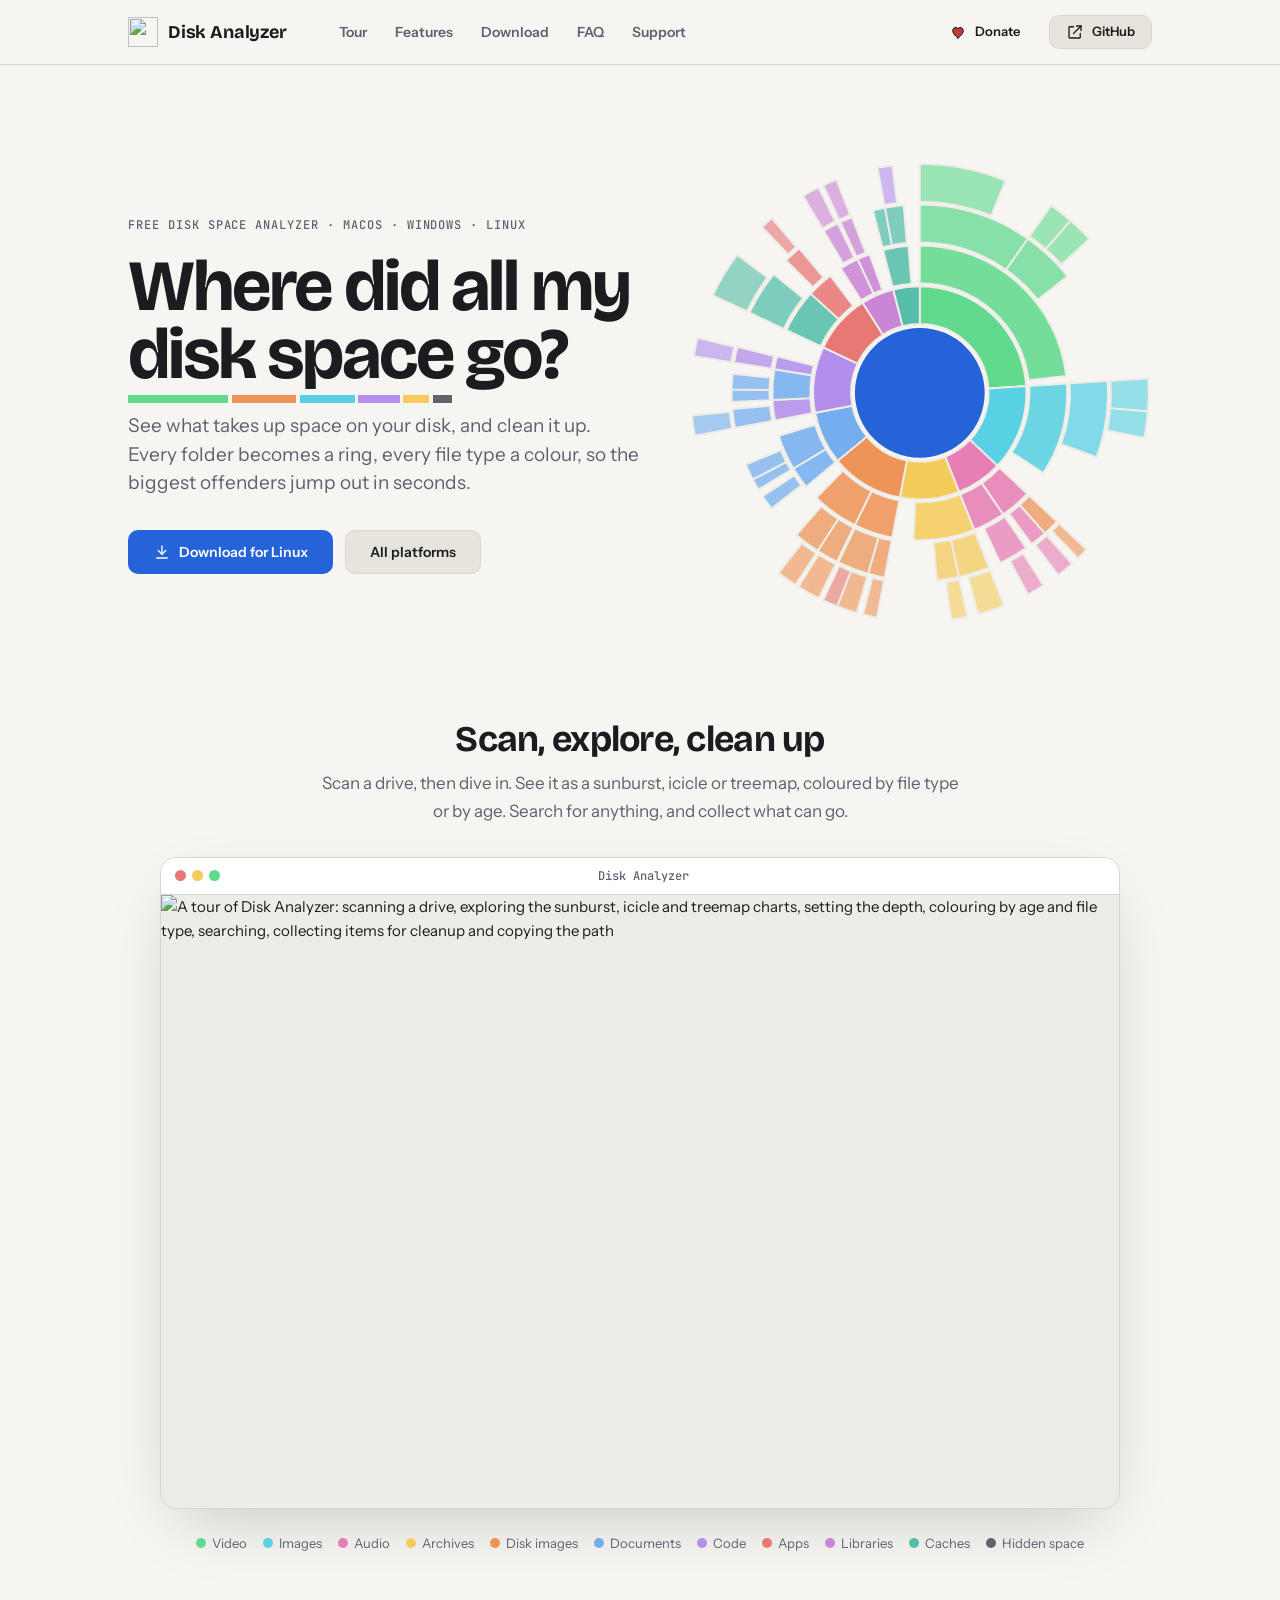
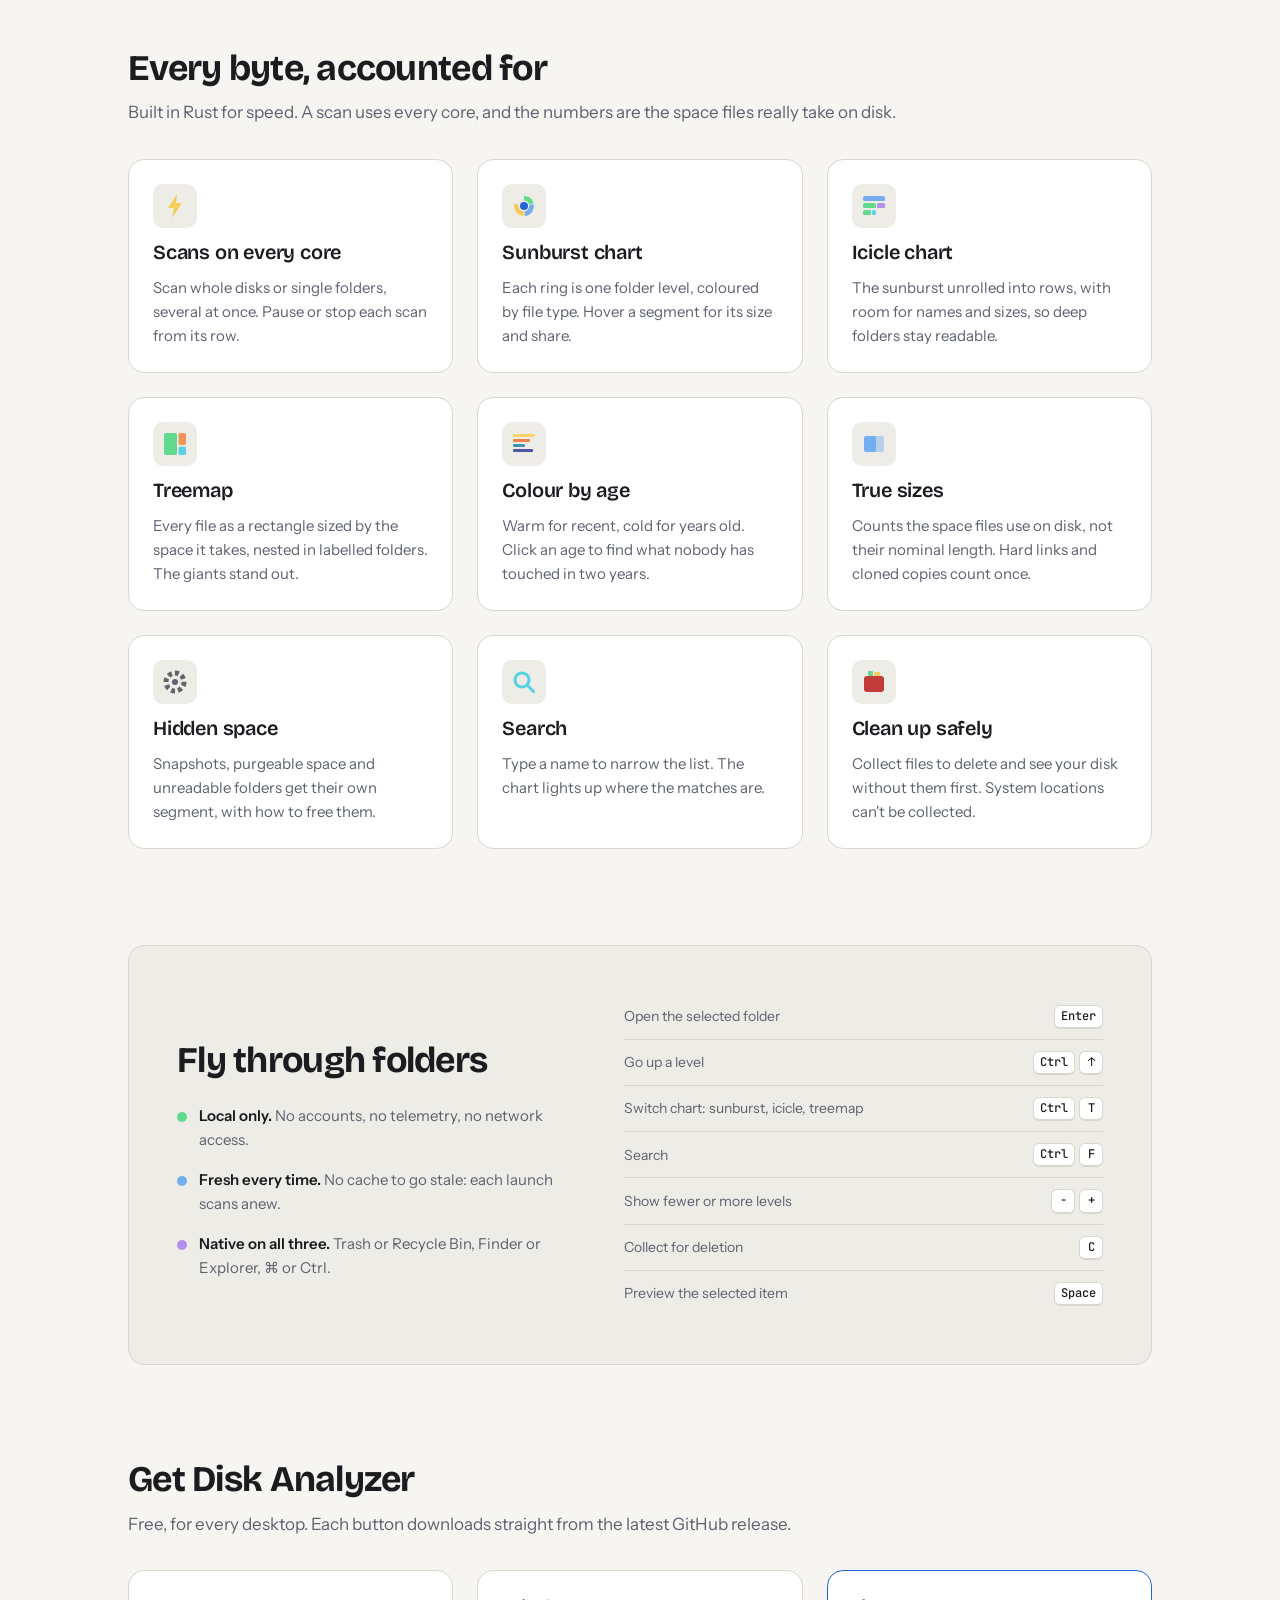
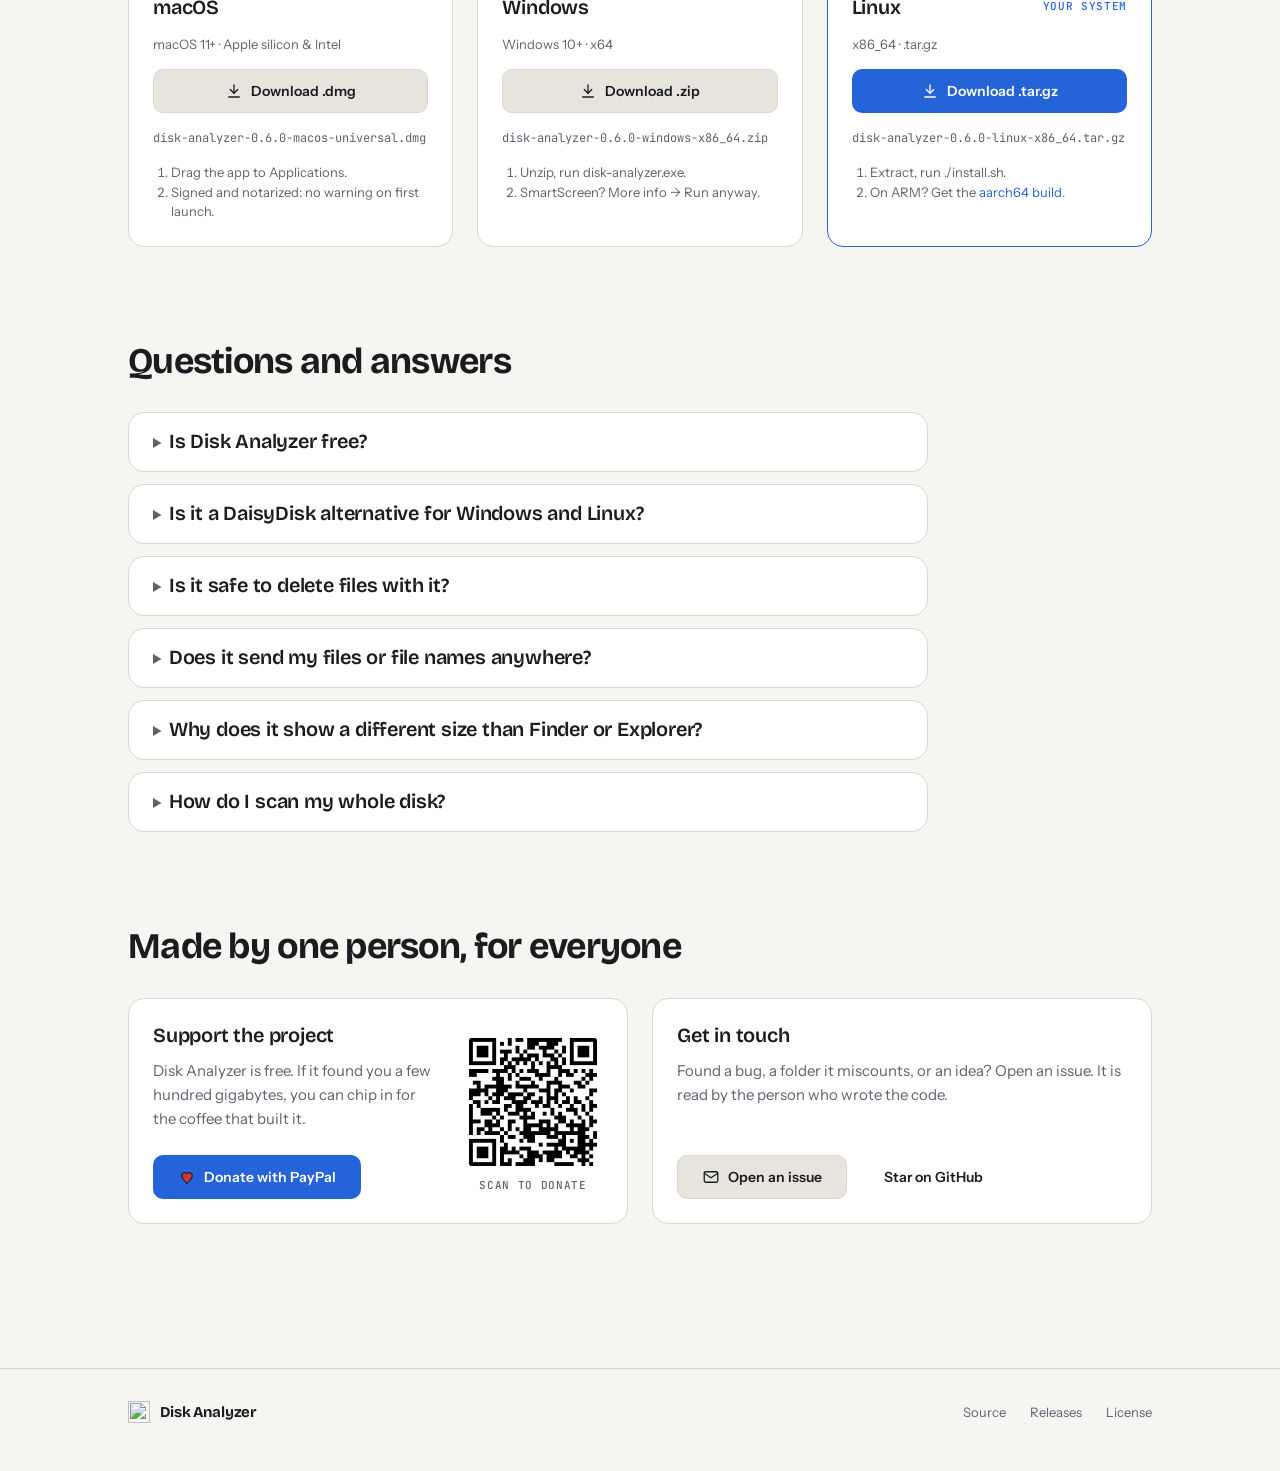
==== commit 2ee2e0d8: "Accept donations through PayPal on the website Turn the placeholder donate button into a PayPal link" ====
--- a/site/index.html
+++ b/site/index.html
@@ -41,7 +41,8 @@
       <a href="#tour">Tour</a><a href="#features">Features</a><a href="#download">Download</a><a href="#faq">FAQ</a><a href="#support">Support</a>
     </nav>
     <div class="top-right">
-      <a class="da-btn da-btn-secondary da-btn-sm" href="https://github.com/Fee0/disk_analyzer"><svg viewBox="0 0 24 24" fill="none" stroke="currentColor" stroke-width="1.75" stroke-linecap="round" stroke-linejoin="round"><path d="M14 4h6v6"/><path d="M20 4 10 14"/><path d="M19 14v5a1 1 0 0 1-1 1H5a1 1 0 0 1-1-1V6a1 1 0 0 1 1-1h5"/></svg>GitHub</a>
+      <a class="da-btn da-btn-ghost da-btn-sm" href="https://www.paypal.com/donate/?hosted_button_id=B4ZUCQ6966MHN" target="_blank" rel="noopener"><svg class="heart" viewBox="0 0 24 24" fill="none" stroke="currentColor" stroke-width="1.75" stroke-linecap="round" stroke-linejoin="round"><path d="M12 20s-7-4.4-7-10a4 4 0 0 1 7-2.6A4 4 0 0 1 19 10c0 5.6-7 10-7 10z"/></svg>Donate</a>
+      <a class="da-btn da-btn-secondary da-btn-sm top-github" href="https://github.com/Fee0/disk_analyzer"><svg viewBox="0 0 24 24" fill="none" stroke="currentColor" stroke-width="1.75" stroke-linecap="round" stroke-linejoin="round"><path d="M14 4h6v6"/><path d="M20 4 10 14"/><path d="M19 14v5a1 1 0 0 1-1 1H5a1 1 0 0 1-1-1V6a1 1 0 0 1 1-1h5"/></svg>GitHub</a>
     </div>
   </div>
 </header>
@@ -230,15 +231,21 @@
         <h2 class="da-h-section">Made by one person, for everyone</h2>
       </div>
       <div class="da-support">
-        <div class="da-card">
-          <h3 class="da-h-card">Support the project</h3>
-          <p>Disk Analyzer is free. If it found you a few hundred gigabytes, you can chip in for the coffee that built it.</p>
-          <div style="display:flex;gap:var(--space-3);align-items:center"><a class="da-btn da-btn-primary" aria-disabled="true" id="donate"><svg viewBox="0 0 24 24" fill="none" stroke="currentColor" stroke-width="1.75" stroke-linecap="round" stroke-linejoin="round"><path d="M12 20s-7-4.4-7-10a4 4 0 0 1 7-2.6A4 4 0 0 1 19 10c0 5.6-7 10-7 10z"/></svg>Donate</a><span class="da-soon">Coming soon</span></div>
+        <div class="da-card donate-card">
+          <div class="donate-text">
+            <h3 class="da-h-card">Support the project</h3>
+            <p>Disk Analyzer is free. If it found you a few hundred gigabytes, you can chip in for the coffee that built it.</p>
+            <div class="support-actions"><a class="da-btn da-btn-primary" id="donate" href="https://www.paypal.com/donate/?hosted_button_id=B4ZUCQ6966MHN" target="_blank" rel="noopener"><svg class="heart" viewBox="0 0 24 24" fill="none" stroke="currentColor" stroke-width="1.75" stroke-linecap="round" stroke-linejoin="round"><path d="M12 20s-7-4.4-7-10a4 4 0 0 1 7-2.6A4 4 0 0 1 19 10c0 5.6-7 10-7 10z"/></svg>Donate with PayPal</a></div>
+          </div>
+          <figure class="donate-qr">
+            <img src="donate-qr.png" width="128" height="128" alt="QR code for the PayPal donation page" loading="lazy">
+            <figcaption>Scan to donate</figcaption>
+          </figure>
         </div>
         <div class="da-card">
           <h3 class="da-h-card">Get in touch</h3>
           <p>Found a bug, a folder it miscounts, or an idea? Open an issue. It is read by the person who wrote the code.</p>
-          <div style="display:flex;gap:var(--space-3);align-items:center;flex-wrap:wrap"><a class="da-btn da-btn-secondary" href="https://github.com/Fee0/disk_analyzer/issues/new"><svg viewBox="0 0 24 24" fill="none" stroke="currentColor" stroke-width="1.75" stroke-linecap="round" stroke-linejoin="round"><rect x="3" y="5" width="18" height="14" rx="2"/><path d="m3 7 9 6 9-6"/></svg>Open an issue</a><a class="da-btn da-btn-ghost" href="https://github.com/Fee0/disk_analyzer">Star on GitHub</a></div>
+          <div class="support-actions"><a class="da-btn da-btn-secondary" href="https://github.com/Fee0/disk_analyzer/issues/new"><svg viewBox="0 0 24 24" fill="none" stroke="currentColor" stroke-width="1.75" stroke-linecap="round" stroke-linejoin="round"><rect x="3" y="5" width="18" height="14" rx="2"/><path d="m3 7 9 6 9-6"/></svg>Open an issue</a><a class="da-btn da-btn-ghost" href="https://github.com/Fee0/disk_analyzer">Star on GitHub</a></div>
         </div>
       </div>
     </section>
--- a/site/style.css
+++ b/site/style.css
@@ -141,7 +141,6 @@
 .da-support { display: grid; grid-template-columns: 1fr 1fr; gap: var(--space-6); }
 .da-support .da-card { display: flex; flex-direction: column; gap: var(--space-3); align-items: flex-start; }
 .da-support p { margin: 0; color: var(--text-dim); }
-.da-soon { font: 500 11px/1 var(--font-mono); letter-spacing: .06em; text-transform: uppercase; padding: 4px 8px; border-radius: var(--radius-sm); border: 1px dashed var(--line); color: var(--text-dim); }
 
 .da-sunburst .seg { transition: opacity .2s; }
 .da-sunburst:hover .seg { opacity: .55; }
@@ -160,6 +159,7 @@
   nav.links a { color: var(--text-dim); font: 600 14px var(--font-sans); padding: 8px 12px; border-radius: var(--radius-sm); }
   nav.links a:hover { color: var(--text); background: var(--panel); text-decoration: none; }
   .top-right { margin-left: auto; display: flex; gap: var(--space-3); align-items: center; }
+  .heart { fill: var(--danger); stroke: #000; stroke-width: 1.25; }
 
   .hero { display: grid; grid-template-columns: 1.05fr .95fr; gap: var(--space-12); align-items: center; padding: var(--space-24) 0 var(--space-12); }
   .hero .da-h-hero { font-size: 72px; margin: var(--space-4) 0 var(--space-6); }
@@ -197,6 +197,14 @@
   .downloads { display: grid; grid-template-columns: repeat(3, 1fr); gap: var(--space-6); }
   .da-dl:not([data-current]) .da-dl-badge { display: none; }
 
+  .support-actions { display: flex; gap: var(--space-3); align-items: center; flex-wrap: wrap; margin-top: auto; padding-top: var(--space-3); }
+  .da-support .donate-card { flex-direction: row; align-items: stretch; gap: var(--space-6); }
+  .donate-text { flex: 1; display: flex; flex-direction: column; gap: var(--space-3); align-items: flex-start; }
+  .donate-qr { margin: 0; flex: none; align-self: center; display: flex; flex-direction: column; align-items: center; gap: var(--space-2); }
+  .donate-qr img { display: block; width: 128px; height: 128px; background: #fff; outline: 6px solid #fff; border-radius: 2px; margin: 6px; }
+  .donate-qr figcaption { font: 500 11px/1 var(--font-mono); letter-spacing: .06em; text-transform: uppercase; color: var(--text-dim); }
+  @media (max-width: 520px) { .da-support .donate-card { flex-direction: column; } .donate-qr { align-self: flex-start; } }
+
   .faq { display: flex; flex-direction: column; gap: var(--space-3); max-width: 800px; }
   .faq details { padding: 0; }
   .faq summary { cursor: pointer; padding: var(--space-4) var(--space-6); border-radius: var(--radius-lg); }
@@ -211,6 +219,8 @@
   footer.bottom nav { margin-left: auto; display: flex; gap: var(--space-6); }
   footer.bottom nav a { color: var(--text-dim); }
   footer.bottom nav a:hover { color: var(--text); }
+
+  @media (max-width: 520px) { .top-github { display: none; } }
 
   @media (max-width: 900px) {
     .wrap { padding: 0 var(--space-6); }
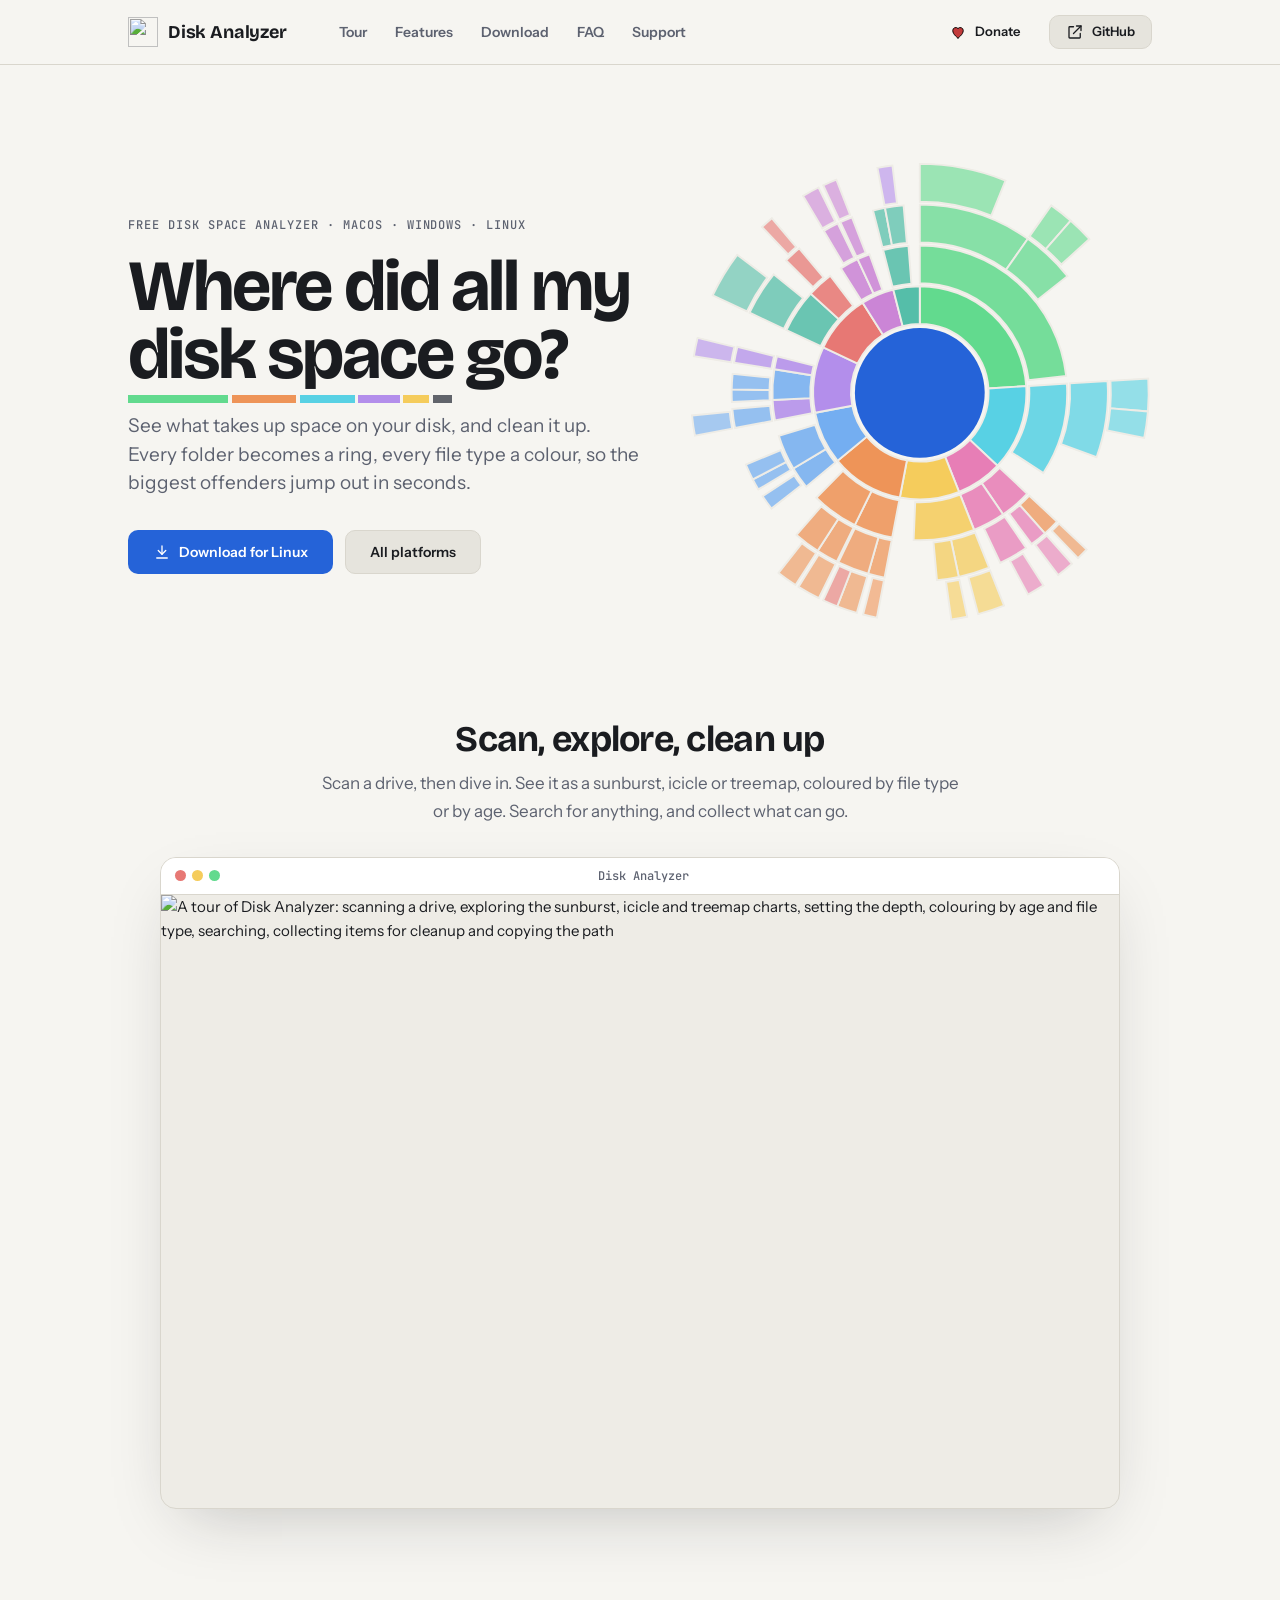
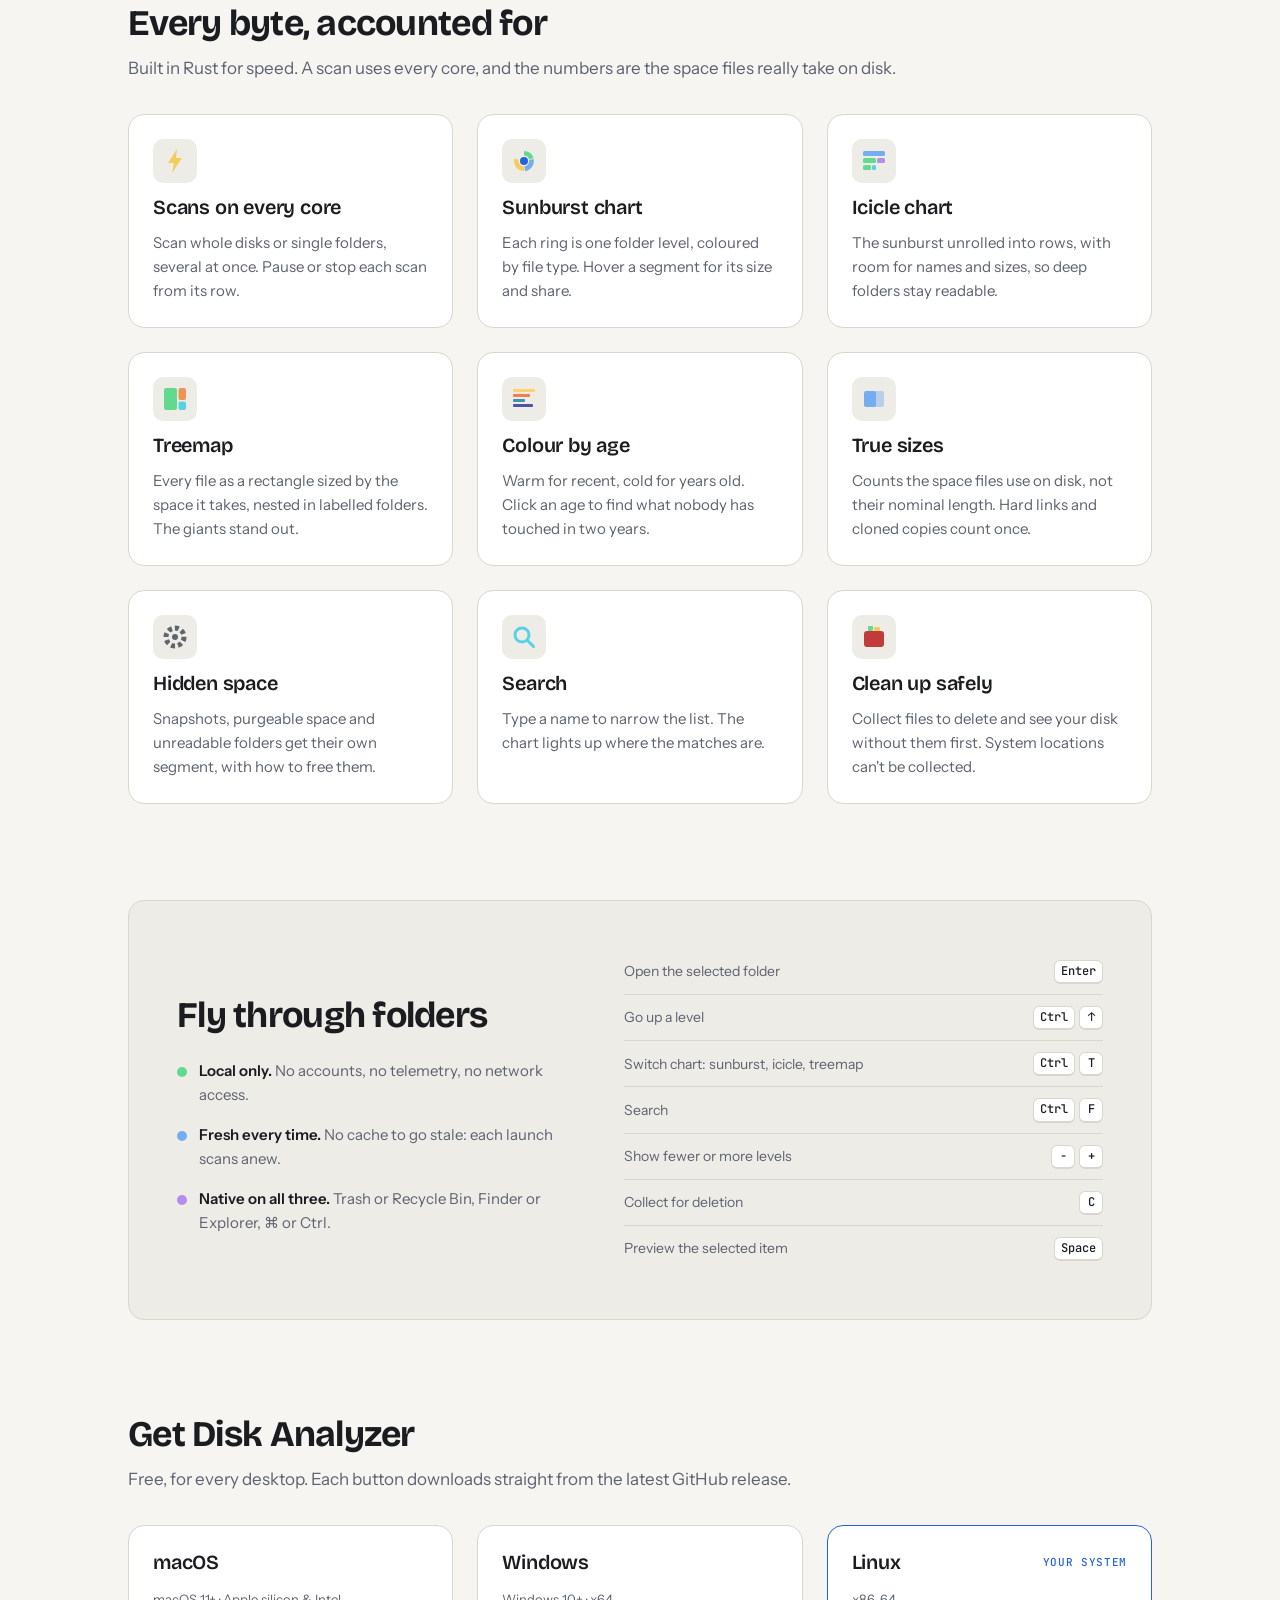
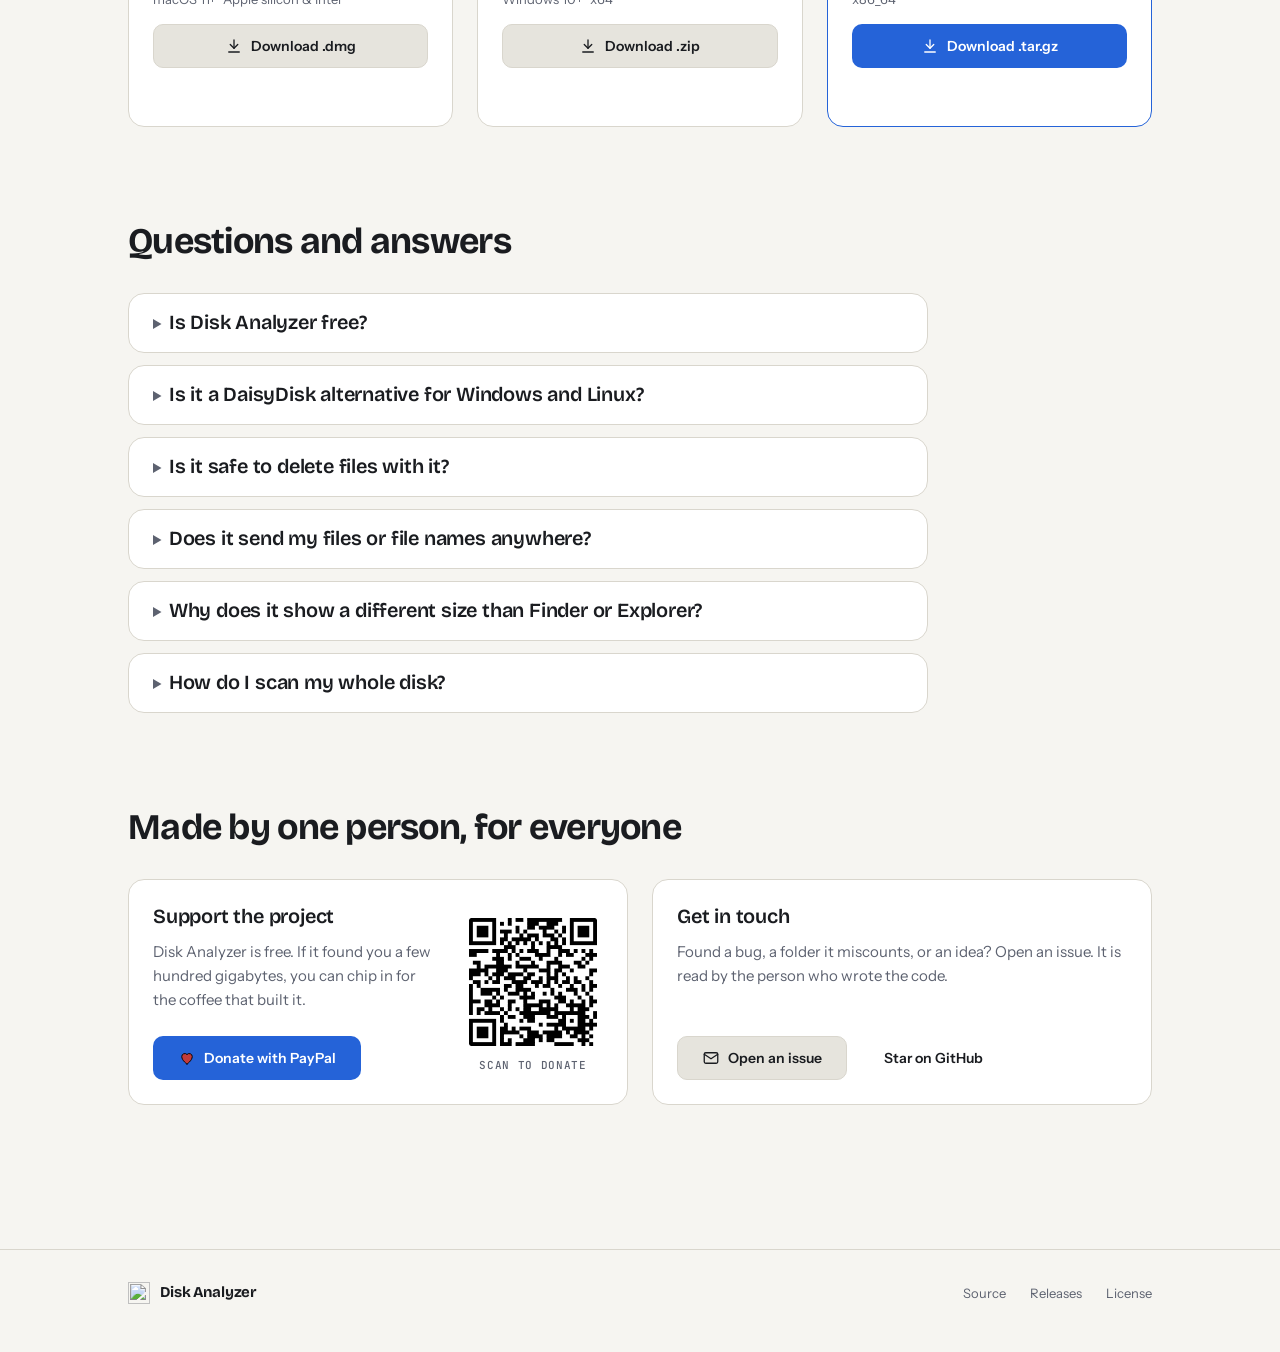
==== commit b41542a9: "Show only the download size on the website's download cards Drop the file names, install steps and t" ====
--- a/site/index.html
+++ b/site/index.html
@@ -75,7 +75,6 @@
         <div class="da-frame-bar"><i></i><i></i><i></i><span>Disk Analyzer</span></div>
         <img src="tour.gif" width="800" height="512" loading="lazy" decoding="async" alt="A tour of Disk Analyzer: scanning a drive, exploring the sunburst, icicle and treemap charts, setting the depth, colouring by age and file type, searching, collecting items for cleanup and copying the path">
       </figure>
-      <div class="legend-row"><ul class="da-legend" id="legend"></ul></div>
     </section>
   </div>
 
@@ -170,22 +169,19 @@
           <div class="da-dl-os"><h3 class="da-h-card">macOS</h3><span class="da-dl-badge">Your system</span></div>
           <span class="da-caption">macOS 11+ · Apple silicon &amp; Intel</span>
           <a class="da-btn da-btn-secondary" data-da-os="macos" href="https://github.com/Fee0/disk_analyzer/releases/download/v0.6.0/disk-analyzer-0.6.0-macos-universal.dmg"><svg viewBox="0 0 24 24" fill="none" stroke="currentColor" stroke-width="1.75" stroke-linecap="round" stroke-linejoin="round"><path d="M12 4v11"/><path d="m7 10 5 5 5-5"/><path d="M5 20h14"/></svg>Download .dmg</a>
-          <span class="da-dl-file" data-da-file="macos">disk-analyzer-0.6.0-macos-universal.dmg</span>
-          <ol class="da-dl-steps"><li>Drag the app to Applications.</li><li>Signed and notarized: no warning on first launch.</li></ol>
+          <span class="da-dl-file" data-da-file="macos"></span>
         </div>
         <div class="da-card da-dl" data-da-card="windows">
           <div class="da-dl-os"><h3 class="da-h-card">Windows</h3><span class="da-dl-badge">Your system</span></div>
           <span class="da-caption">Windows 10+ · x64</span>
           <a class="da-btn da-btn-secondary" data-da-os="windows" href="https://github.com/Fee0/disk_analyzer/releases/download/v0.6.0/disk-analyzer-0.6.0-windows-x86_64.zip"><svg viewBox="0 0 24 24" fill="none" stroke="currentColor" stroke-width="1.75" stroke-linecap="round" stroke-linejoin="round"><path d="M12 4v11"/><path d="m7 10 5 5 5-5"/><path d="M5 20h14"/></svg>Download .zip</a>
-          <span class="da-dl-file" data-da-file="windows">disk-analyzer-0.6.0-windows-x86_64.zip</span>
-          <ol class="da-dl-steps"><li>Unzip, run disk-analyzer.exe.</li><li>SmartScreen? More info → Run anyway.</li></ol>
+          <span class="da-dl-file" data-da-file="windows"></span>
         </div>
         <div class="da-card da-dl" data-da-card="linux">
           <div class="da-dl-os"><h3 class="da-h-card">Linux</h3><span class="da-dl-badge">Your system</span></div>
-          <span class="da-caption">x86_64 · .tar.gz</span>
+          <span class="da-caption">x86_64</span>
           <a class="da-btn da-btn-secondary" data-da-os="linux" href="https://github.com/Fee0/disk_analyzer/releases/download/v0.6.0/disk-analyzer-0.6.0-linux-x86_64.tar.gz"><svg viewBox="0 0 24 24" fill="none" stroke="currentColor" stroke-width="1.75" stroke-linecap="round" stroke-linejoin="round"><path d="M12 4v11"/><path d="m7 10 5 5 5-5"/><path d="M5 20h14"/></svg>Download .tar.gz</a>
-          <span class="da-dl-file" data-da-file="linux">disk-analyzer-0.6.0-linux-x86_64.tar.gz</span>
-          <ol class="da-dl-steps"><li>Extract, run ./install.sh.</li><li>On ARM? Get the <a data-da-os="linuxArm" href="https://github.com/Fee0/disk_analyzer/releases/download/v0.6.0/disk-analyzer-0.6.0-linux-aarch64.tar.gz">aarch64 build</a>.</li></ol>
+          <span class="da-dl-file" data-da-file="linux"></span>
         </div>
       </div>
     </section>
--- a/site/style.css
+++ b/site/style.css
@@ -108,10 +108,8 @@
 .da-dl { display: flex; flex-direction: column; gap: var(--space-4); position: relative; }
 .da-dl[data-current] { border-color: var(--accent); }
 .da-dl-os { display: flex; align-items: center; justify-content: space-between; gap: var(--space-2); }
-.da-dl-file { font-family: var(--font-mono); font-size: 12px; line-height: 1.5; color: var(--text-dim); }
-.da-dl-size { display: block; color: var(--text); }
+.da-dl-file { font-family: var(--font-mono); font-size: 12px; line-height: 1.5; min-height: 1.5em; color: var(--text); }
 .da-dl-badge { font: 500 11px/1 var(--font-mono); letter-spacing: .06em; text-transform: uppercase; color: var(--accent); }
-.da-dl-steps { margin: 0; padding-left: 18px; color: var(--text-dim); font-size: 13px; line-height: 1.5; }
 .da-dl .da-btn { justify-content: center; }
 .da-dl-alt { display: flex; gap: var(--space-3); font-size: 13px; }
 
@@ -176,8 +174,6 @@
   .head p { margin: 0; color: var(--text-dim); font-size: 17px; }
 
   .tour .da-frame { max-width: 960px; margin: 0 auto; }
-  .tour .legend-row { max-width: 960px; margin: var(--space-6) auto 0; display: flex; justify-content: center; }
-  .tour .da-legend { justify-content: center; margin: 0; }
 
   .features { display: grid; grid-template-columns: repeat(3, 1fr); gap: var(--space-6); }
   .da-feature { transition: border-color .12s, transform .12s; }
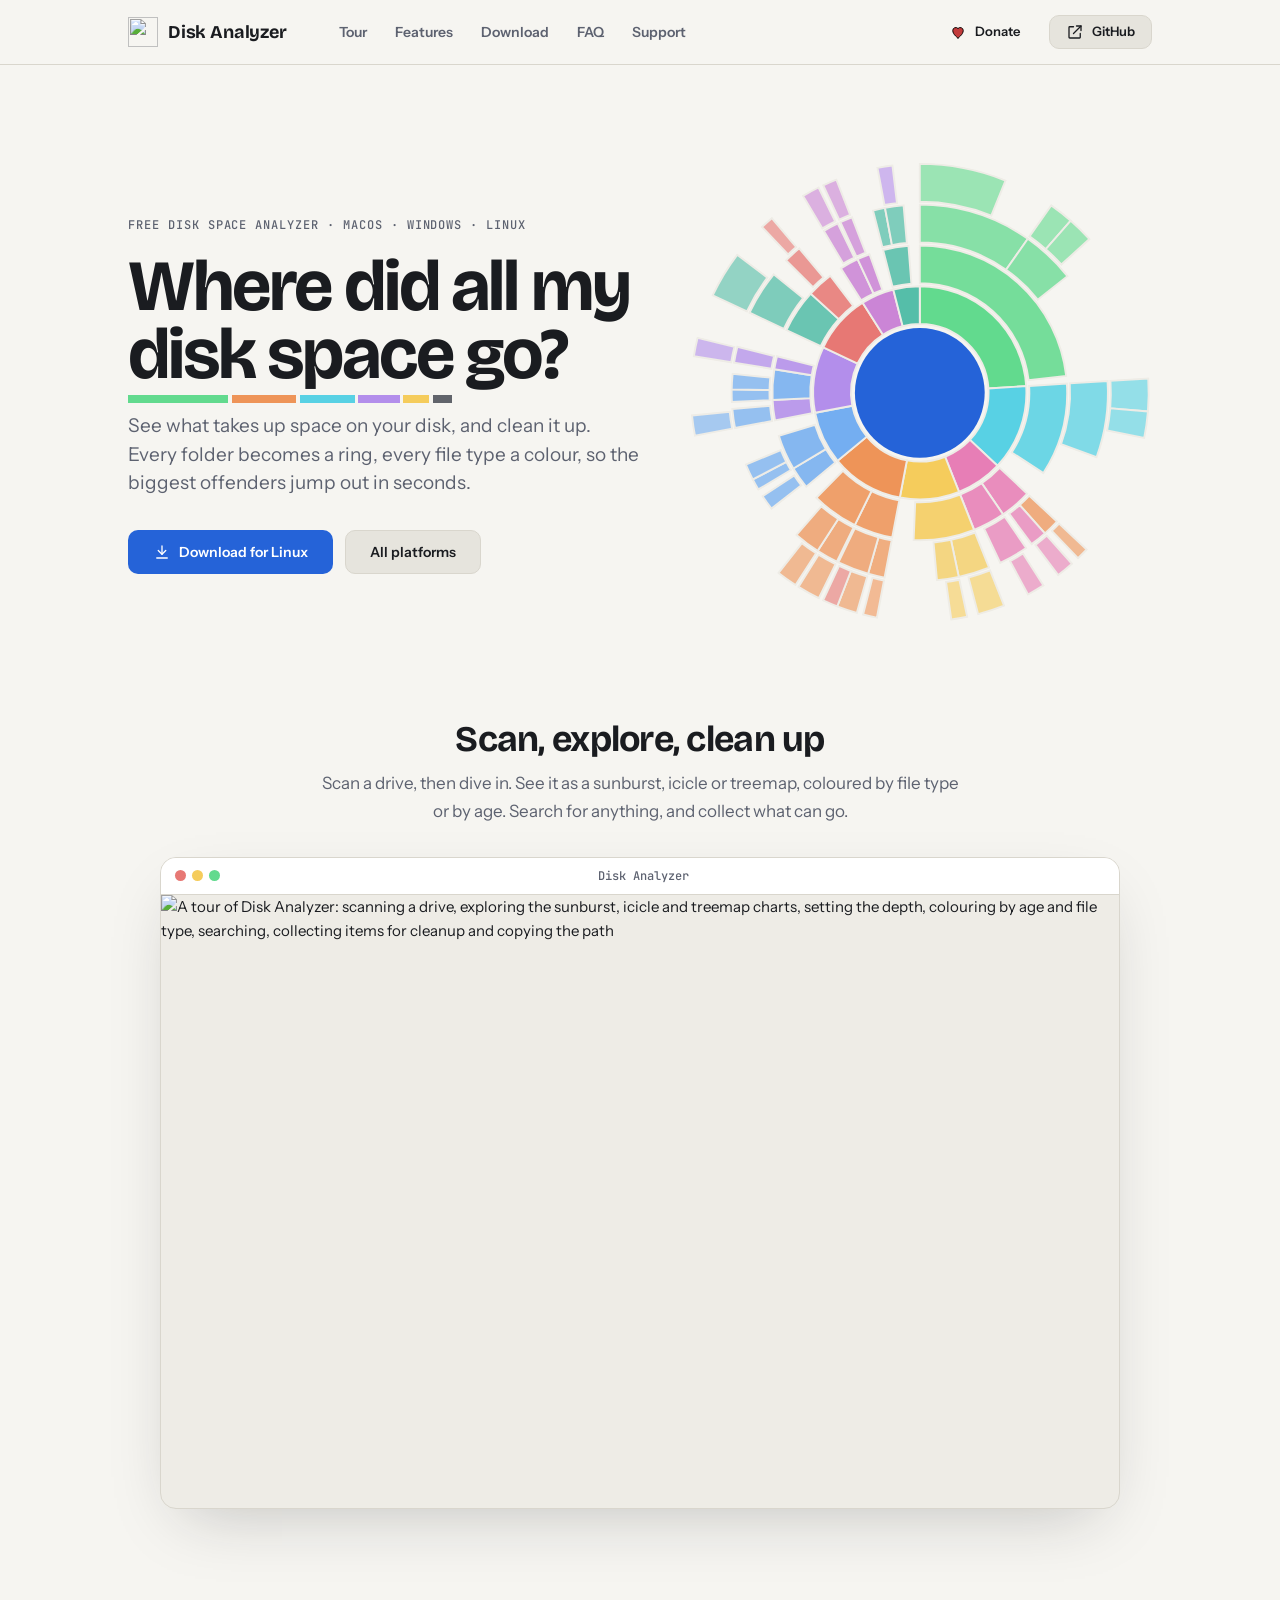
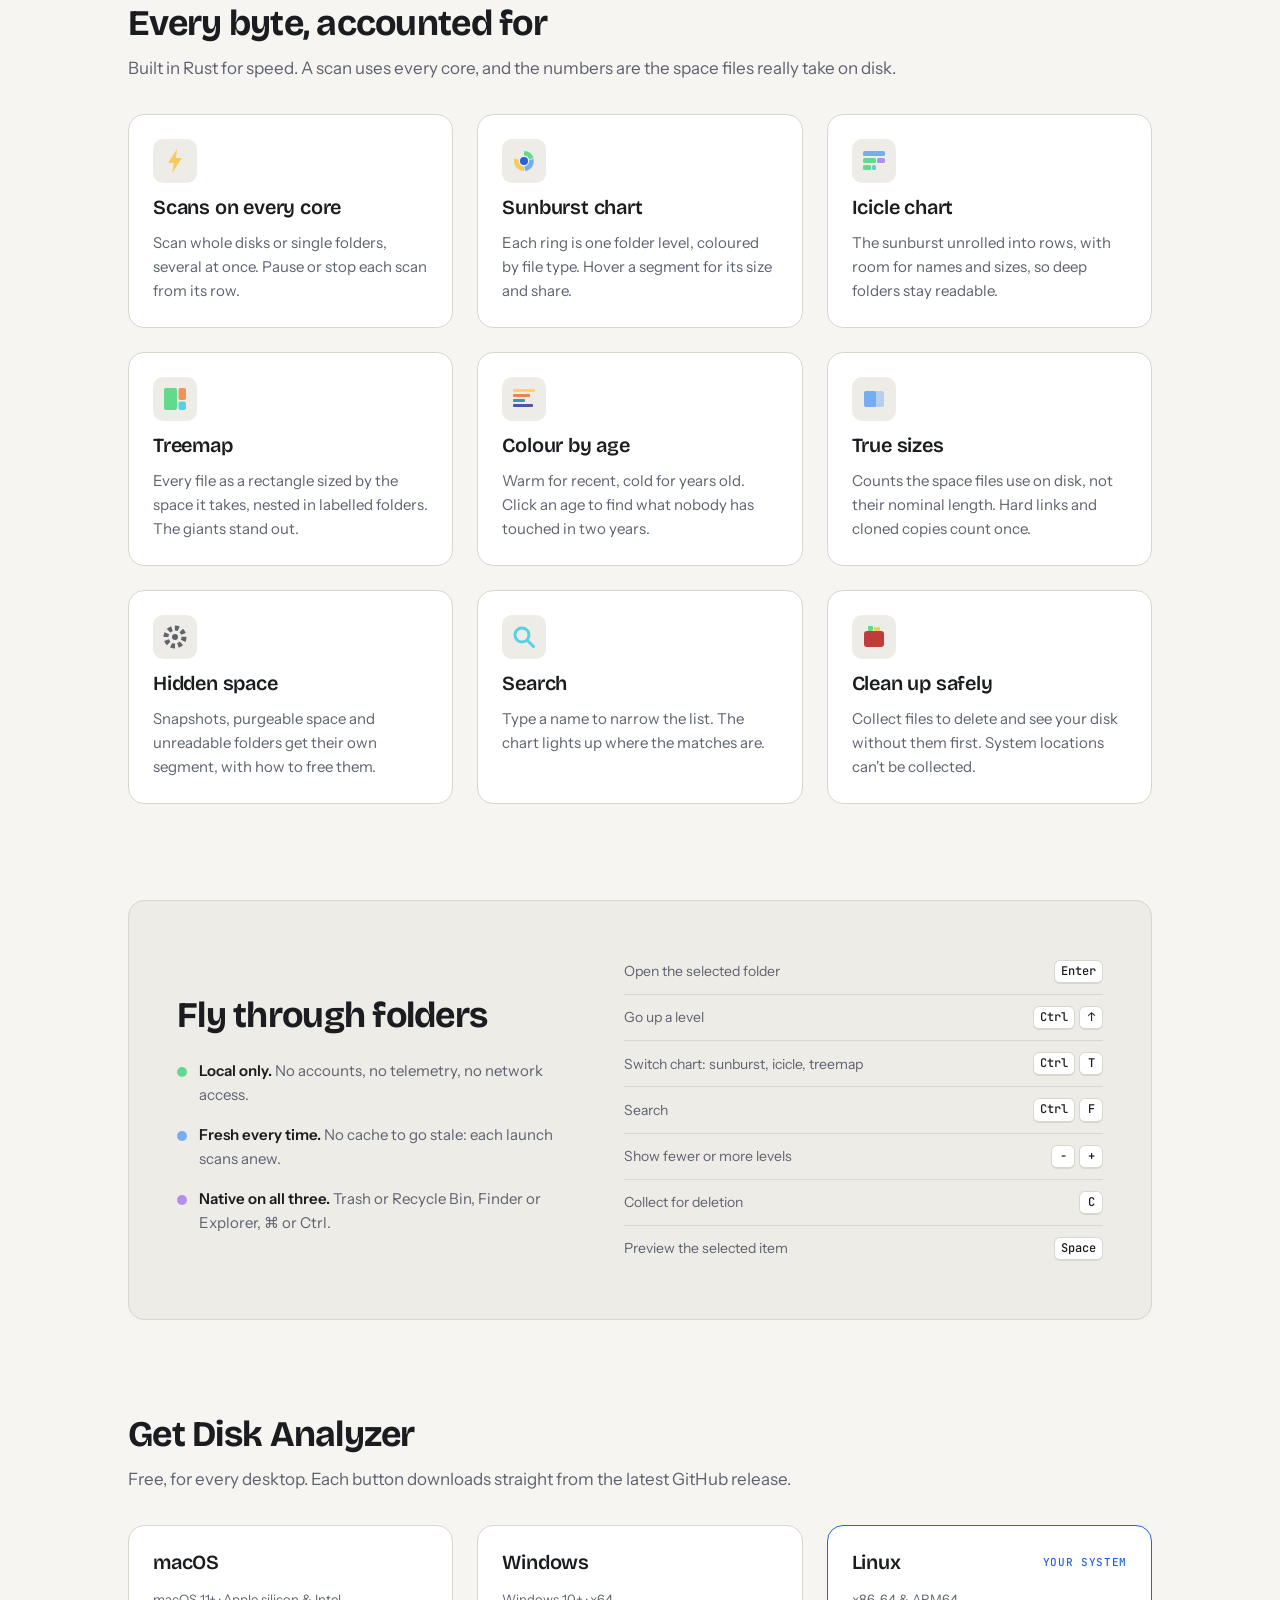
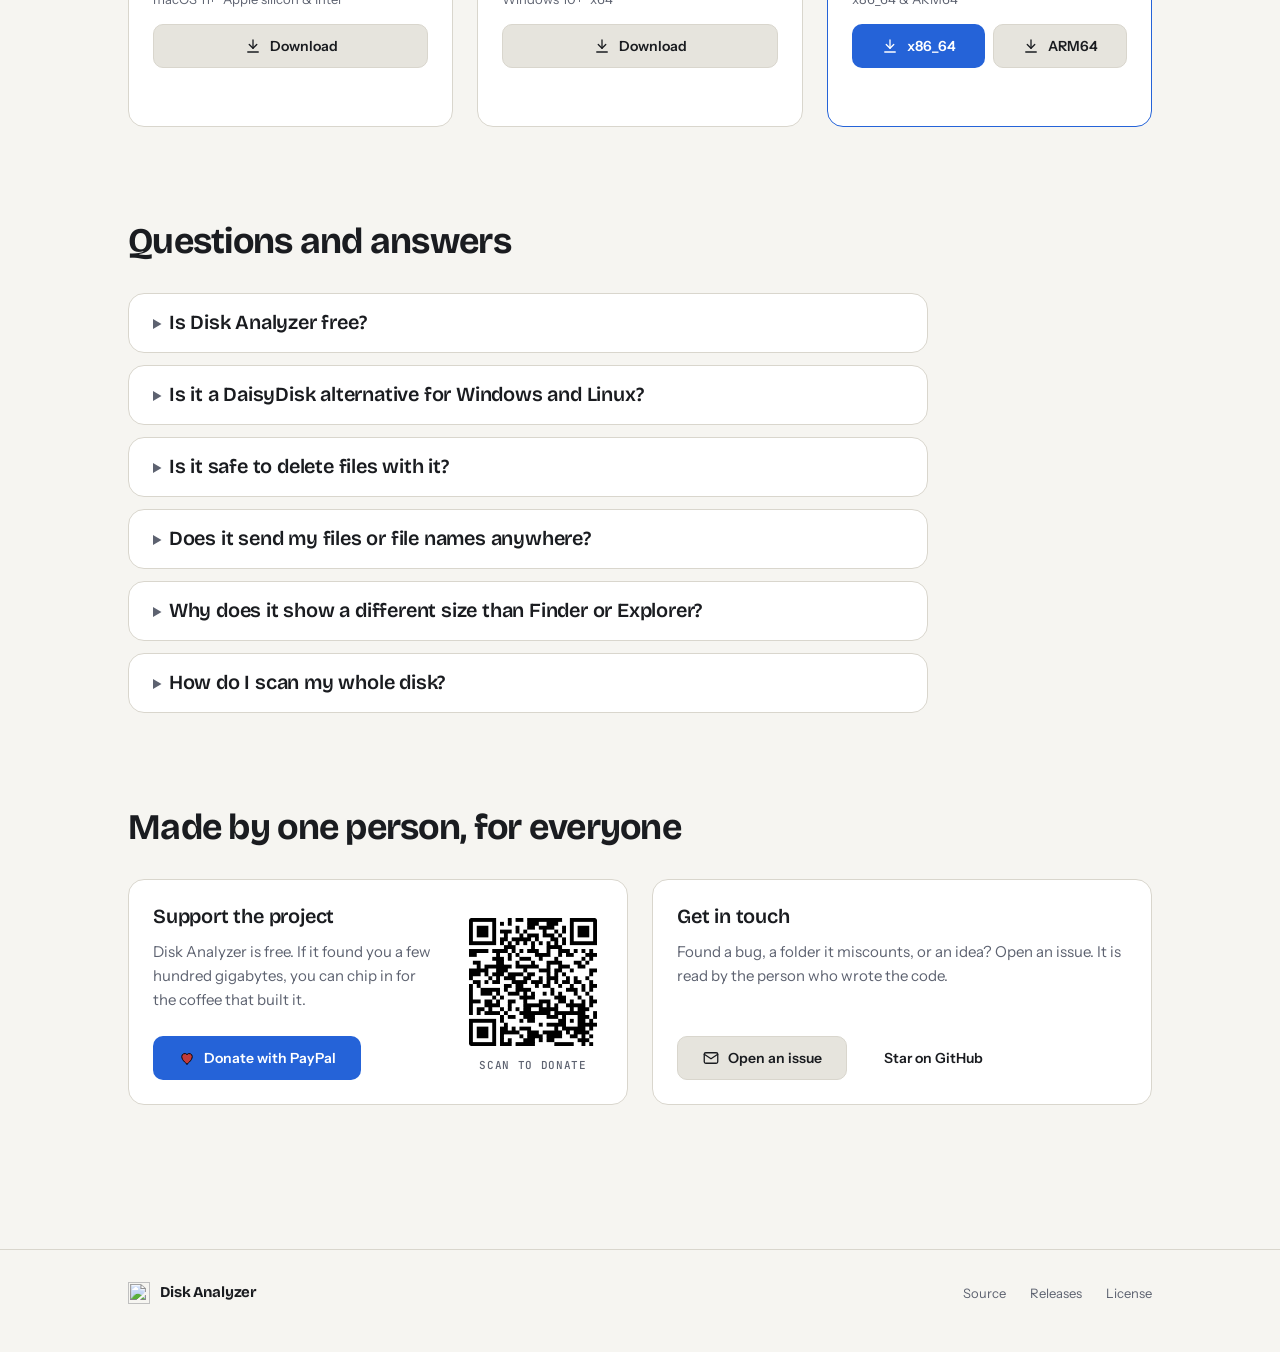
==== commit c31c1771: "Offer and test the ARM64 Linux build The website's Linux card gets an ARM64 download beside x86_64, " ====
--- a/site/index.html
+++ b/site/index.html
@@ -168,20 +168,24 @@
         <div class="da-card da-dl" data-da-card="macos">
           <div class="da-dl-os"><h3 class="da-h-card">macOS</h3><span class="da-dl-badge">Your system</span></div>
           <span class="da-caption">macOS 11+ · Apple silicon &amp; Intel</span>
-          <a class="da-btn da-btn-secondary" data-da-os="macos" href="https://github.com/Fee0/disk_analyzer/releases/download/v0.6.0/disk-analyzer-0.6.0-macos-universal.dmg"><svg viewBox="0 0 24 24" fill="none" stroke="currentColor" stroke-width="1.75" stroke-linecap="round" stroke-linejoin="round"><path d="M12 4v11"/><path d="m7 10 5 5 5-5"/><path d="M5 20h14"/></svg>Download .dmg</a>
+          <a class="da-btn da-btn-secondary" data-da-os="macos" href="https://github.com/Fee0/disk_analyzer/releases/download/v0.6.0/disk-analyzer-0.6.0-macos-universal.dmg"><svg viewBox="0 0 24 24" fill="none" stroke="currentColor" stroke-width="1.75" stroke-linecap="round" stroke-linejoin="round"><path d="M12 4v11"/><path d="m7 10 5 5 5-5"/><path d="M5 20h14"/></svg>Download</a>
           <span class="da-dl-file" data-da-file="macos"></span>
         </div>
         <div class="da-card da-dl" data-da-card="windows">
           <div class="da-dl-os"><h3 class="da-h-card">Windows</h3><span class="da-dl-badge">Your system</span></div>
           <span class="da-caption">Windows 10+ · x64</span>
-          <a class="da-btn da-btn-secondary" data-da-os="windows" href="https://github.com/Fee0/disk_analyzer/releases/download/v0.6.0/disk-analyzer-0.6.0-windows-x86_64.zip"><svg viewBox="0 0 24 24" fill="none" stroke="currentColor" stroke-width="1.75" stroke-linecap="round" stroke-linejoin="round"><path d="M12 4v11"/><path d="m7 10 5 5 5-5"/><path d="M5 20h14"/></svg>Download .zip</a>
+          <a class="da-btn da-btn-secondary" data-da-os="windows" href="https://github.com/Fee0/disk_analyzer/releases/download/v0.6.0/disk-analyzer-0.6.0-windows-x86_64.zip"><svg viewBox="0 0 24 24" fill="none" stroke="currentColor" stroke-width="1.75" stroke-linecap="round" stroke-linejoin="round"><path d="M12 4v11"/><path d="m7 10 5 5 5-5"/><path d="M5 20h14"/></svg>Download</a>
           <span class="da-dl-file" data-da-file="windows"></span>
         </div>
         <div class="da-card da-dl" data-da-card="linux">
           <div class="da-dl-os"><h3 class="da-h-card">Linux</h3><span class="da-dl-badge">Your system</span></div>
-          <span class="da-caption">x86_64</span>
-          <a class="da-btn da-btn-secondary" data-da-os="linux" href="https://github.com/Fee0/disk_analyzer/releases/download/v0.6.0/disk-analyzer-0.6.0-linux-x86_64.tar.gz"><svg viewBox="0 0 24 24" fill="none" stroke="currentColor" stroke-width="1.75" stroke-linecap="round" stroke-linejoin="round"><path d="M12 4v11"/><path d="m7 10 5 5 5-5"/><path d="M5 20h14"/></svg>Download .tar.gz</a>
-          <span class="da-dl-file" data-da-file="linux"></span>
+          <span class="da-caption">x86_64 &amp; ARM64</span>
+          <div class="da-dl-arch">
+            <a class="da-btn da-btn-secondary" data-da-os="linux" href="https://github.com/Fee0/disk_analyzer/releases/download/v0.6.0/disk-analyzer-0.6.0-linux-x86_64.tar.gz"><svg viewBox="0 0 24 24" fill="none" stroke="currentColor" stroke-width="1.75" stroke-linecap="round" stroke-linejoin="round"><path d="M12 4v11"/><path d="m7 10 5 5 5-5"/><path d="M5 20h14"/></svg>x86_64</a>
+            <a class="da-btn da-btn-secondary" data-da-os="linuxArm" href="https://github.com/Fee0/disk_analyzer/releases/download/v0.6.0/disk-analyzer-0.6.0-linux-aarch64.tar.gz"><svg viewBox="0 0 24 24" fill="none" stroke="currentColor" stroke-width="1.75" stroke-linecap="round" stroke-linejoin="round"><path d="M12 4v11"/><path d="m7 10 5 5 5-5"/><path d="M5 20h14"/></svg>ARM64</a>
+            <span class="da-dl-file" data-da-file="linux"></span>
+            <span class="da-dl-file" data-da-file="linuxArm"></span>
+          </div>
         </div>
       </div>
     </section>
--- a/site/style.css
+++ b/site/style.css
@@ -111,6 +111,8 @@
 .da-dl-file { font-family: var(--font-mono); font-size: 12px; line-height: 1.5; min-height: 1.5em; color: var(--text); }
 .da-dl-badge { font: 500 11px/1 var(--font-mono); letter-spacing: .06em; text-transform: uppercase; color: var(--accent); }
 .da-dl .da-btn { justify-content: center; }
+.da-dl-arch { display: grid; grid-template-columns: 1fr 1fr; gap: var(--space-4) var(--space-2); }
+.da-dl-arch .da-btn { padding: 0 var(--space-3); }
 .da-dl-alt { display: flex; gap: var(--space-3); font-size: 13px; }
 
 .da-feature { display: flex; flex-direction: column; gap: var(--space-3); }
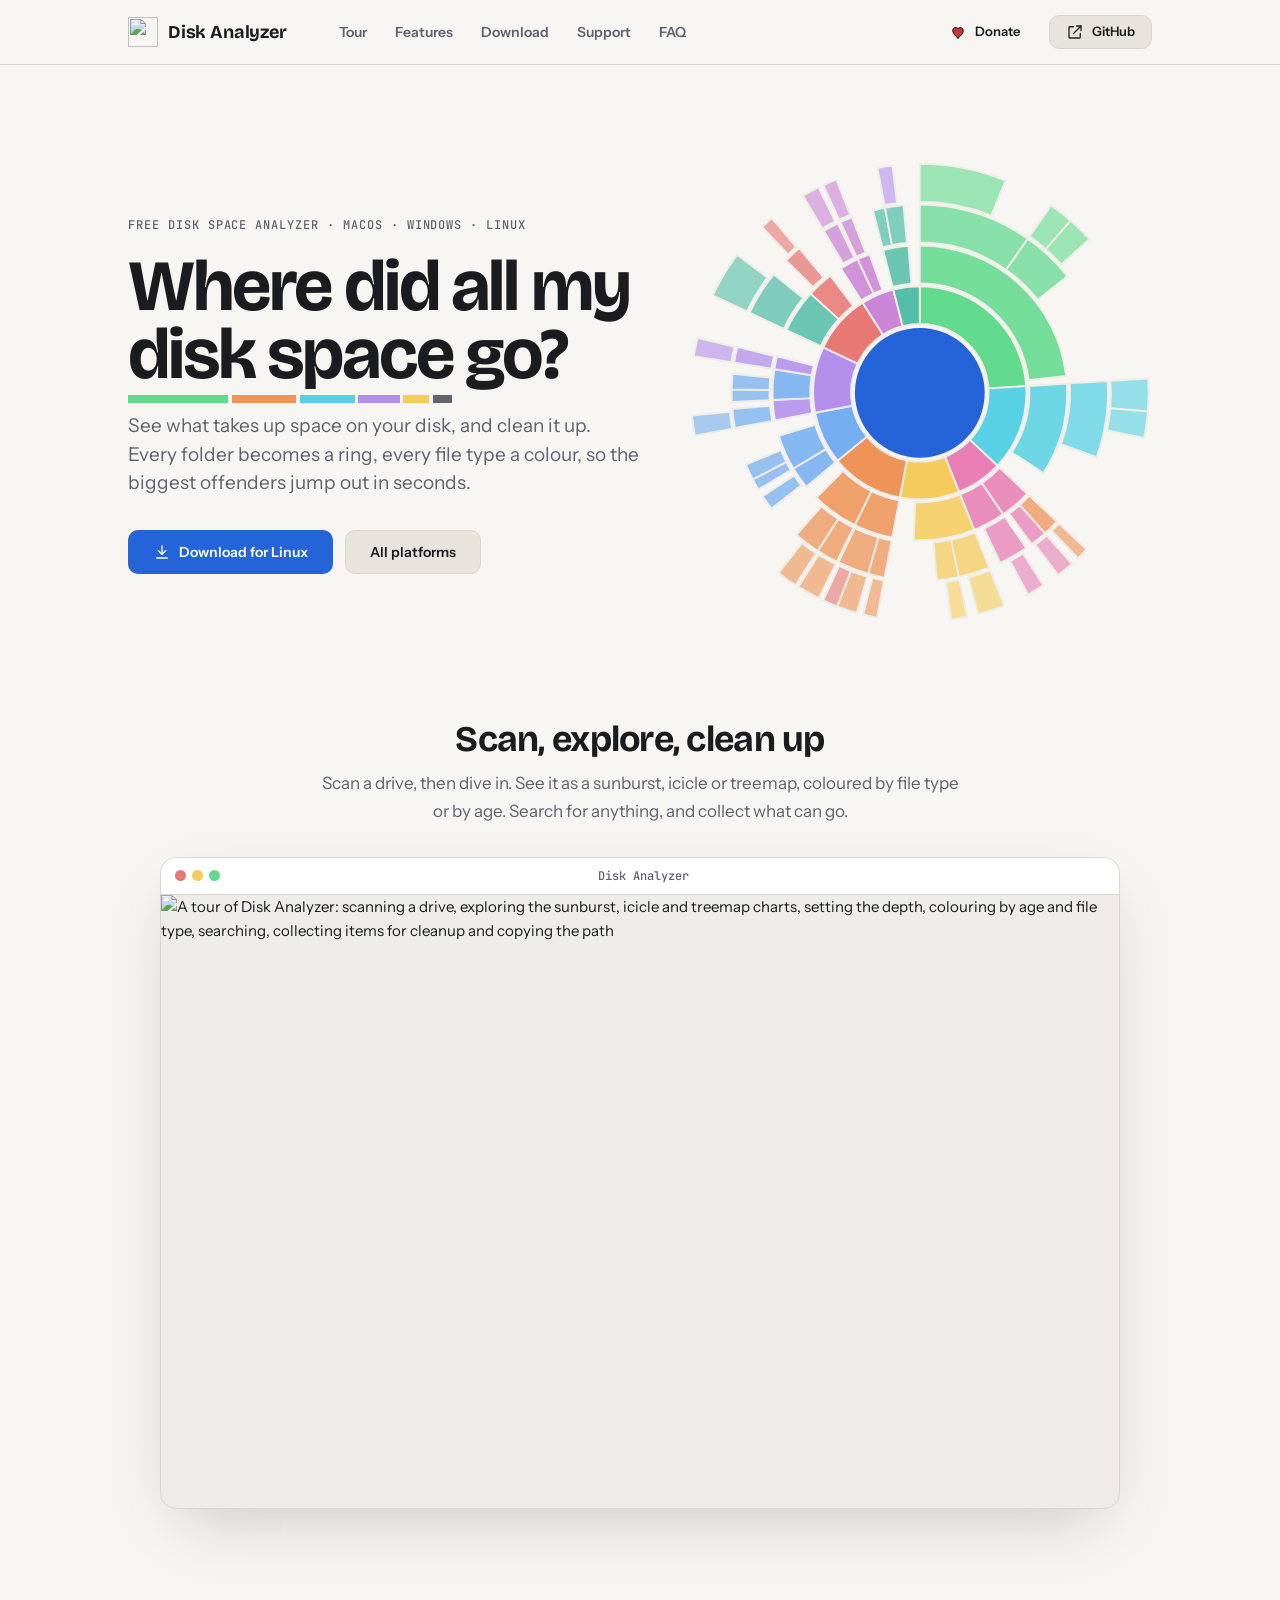
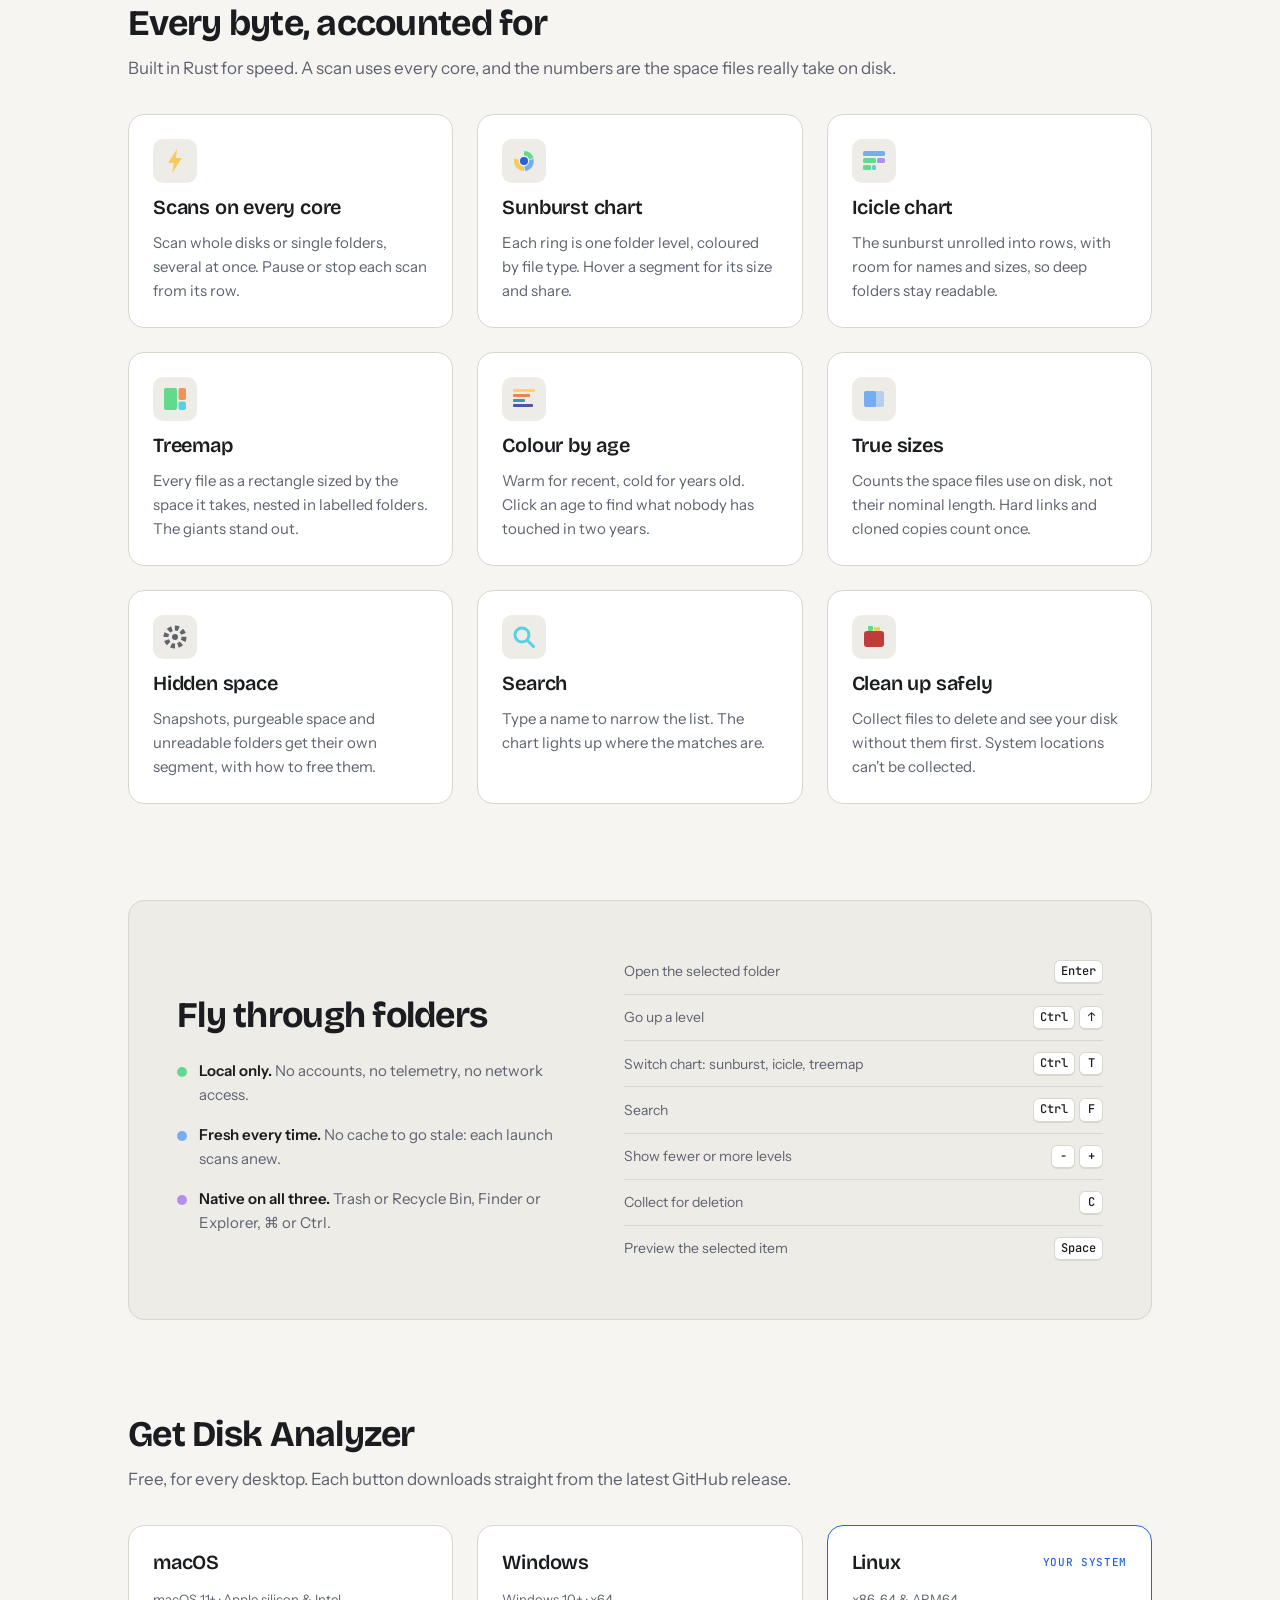
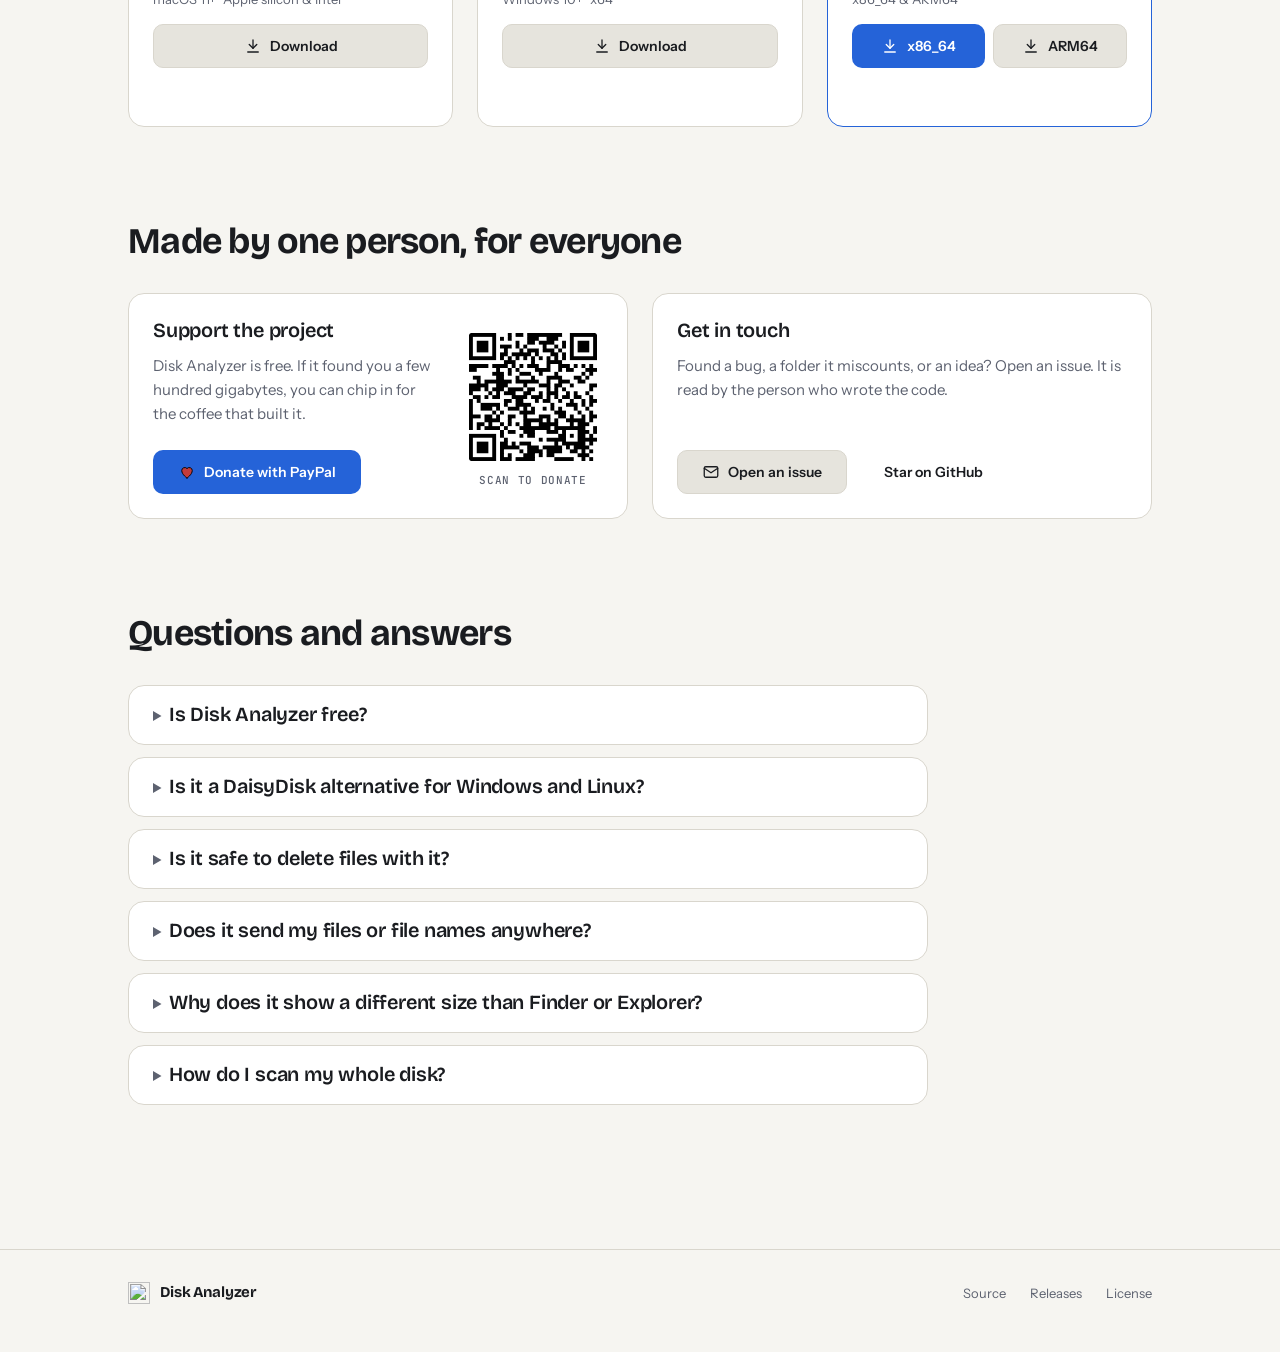
==== commit ac33ec65: "Put support and contact before the FAQ on the website Co-Authored-By: Claude Opus 5.5 <noreply@anthr" ====
--- a/site/index.html
+++ b/site/index.html
@@ -38,7 +38,7 @@
   <div class="wrap">
     <a class="brand" href="#top"><img src="icon.svg" alt="" width="30" height="30">Disk Analyzer</a>
     <nav class="links" aria-label="Sections">
-      <a href="#tour">Tour</a><a href="#features">Features</a><a href="#download">Download</a><a href="#faq">FAQ</a><a href="#support">Support</a>
+      <a href="#tour">Tour</a><a href="#features">Features</a><a href="#download">Download</a><a href="#support">Support</a><a href="#faq">FAQ</a>
     </nav>
     <div class="top-right">
       <a class="da-btn da-btn-ghost da-btn-sm" href="https://www.paypal.com/donate/?hosted_button_id=B4ZUCQ6966MHN" target="_blank" rel="noopener"><svg class="heart" viewBox="0 0 24 24" fill="none" stroke="currentColor" stroke-width="1.75" stroke-linecap="round" stroke-linejoin="round"><path d="M12 20s-7-4.4-7-10a4 4 0 0 1 7-2.6A4 4 0 0 1 19 10c0 5.6-7 10-7 10z"/></svg>Donate</a>
@@ -187,40 +187,6 @@
             <span class="da-dl-file" data-da-file="linuxArm"></span>
           </div>
         </div>
-      </div>
-    </section>
-  </div>
-
-  <div class="wrap">
-    <section id="faq">
-      <div class="head">
-        <h2 class="da-h-section">Questions and answers</h2>
-      </div>
-      <div class="faq">
-        <details class="da-card">
-          <summary><h3 class="da-h-card">Is Disk Analyzer free?</h3></summary>
-          <p>Yes. Disk Analyzer is free and open source under the MIT license. There is no paid tier, no account and no ads.</p>
-        </details>
-        <details class="da-card">
-          <summary><h3 class="da-h-card">Is it a DaisyDisk alternative for Windows and Linux?</h3></summary>
-          <p>Disk Analyzer is inspired by DaisyDisk and shows the same kind of sunburst chart, but it runs on macOS, Windows and Linux. It also has an icicle chart and a treemap, the view you may know from WinDirStat.</p>
-        </details>
-        <details class="da-card">
-          <summary><h3 class="da-h-card">Is it safe to delete files with it?</h3></summary>
-          <p>Nothing is deleted while you explore. You collect the items you want gone, review the list, and confirm. They move to the Trash on macOS and Linux or the Recycle Bin on Windows, so you can restore them. System locations cannot be collected at all.</p>
-        </details>
-        <details class="da-card">
-          <summary><h3 class="da-h-card">Does it send my files or file names anywhere?</h3></summary>
-          <p>No. The app has no network access, no telemetry and no accounts. Every scan stays on your computer.</p>
-        </details>
-        <details class="da-card">
-          <summary><h3 class="da-h-card">Why does it show a different size than Finder or Explorer?</h3></summary>
-          <p>Disk Analyzer counts the space a file really takes on disk, not its nominal length. Hard links and cloned copies count once, and space the scan cannot see, such as snapshots and purgeable space, gets its own segment.</p>
-        </details>
-        <details class="da-card">
-          <summary><h3 class="da-h-card">How do I scan my whole disk?</h3></summary>
-          <p>On macOS, give the app Full Disk Access in System Settings under Privacy &amp; Security. On Windows and Linux, run it as administrator or root. Folders it cannot read are counted as hidden space.</p>
-        </details>
       </div>
     </section>
   </div>
@@ -250,6 +216,40 @@
       </div>
     </section>
   </div>
+
+  <div class="wrap">
+    <section id="faq">
+      <div class="head">
+        <h2 class="da-h-section">Questions and answers</h2>
+      </div>
+      <div class="faq">
+        <details class="da-card">
+          <summary><h3 class="da-h-card">Is Disk Analyzer free?</h3></summary>
+          <p>Yes. Disk Analyzer is free and open source under the MIT license. There is no paid tier, no account and no ads.</p>
+        </details>
+        <details class="da-card">
+          <summary><h3 class="da-h-card">Is it a DaisyDisk alternative for Windows and Linux?</h3></summary>
+          <p>Disk Analyzer is inspired by DaisyDisk and shows the same kind of sunburst chart, but it runs on macOS, Windows and Linux. It also has an icicle chart and a treemap, the view you may know from WinDirStat.</p>
+        </details>
+        <details class="da-card">
+          <summary><h3 class="da-h-card">Is it safe to delete files with it?</h3></summary>
+          <p>Nothing is deleted while you explore. You collect the items you want gone, review the list, and confirm. They move to the Trash on macOS and Linux or the Recycle Bin on Windows, so you can restore them. System locations cannot be collected at all.</p>
+        </details>
+        <details class="da-card">
+          <summary><h3 class="da-h-card">Does it send my files or file names anywhere?</h3></summary>
+          <p>No. The app has no network access, no telemetry and no accounts. Every scan stays on your computer.</p>
+        </details>
+        <details class="da-card">
+          <summary><h3 class="da-h-card">Why does it show a different size than Finder or Explorer?</h3></summary>
+          <p>Disk Analyzer counts the space a file really takes on disk, not its nominal length. Hard links and cloned copies count once, and space the scan cannot see, such as snapshots and purgeable space, gets its own segment.</p>
+        </details>
+        <details class="da-card">
+          <summary><h3 class="da-h-card">How do I scan my whole disk?</h3></summary>
+          <p>On macOS, give the app Full Disk Access in System Settings under Privacy &amp; Security. On Windows and Linux, run it as administrator or root. Folders it cannot read are counted as hidden space.</p>
+        </details>
+      </div>
+    </section>
+  </div>
 </main>
 
 <footer class="bottom">
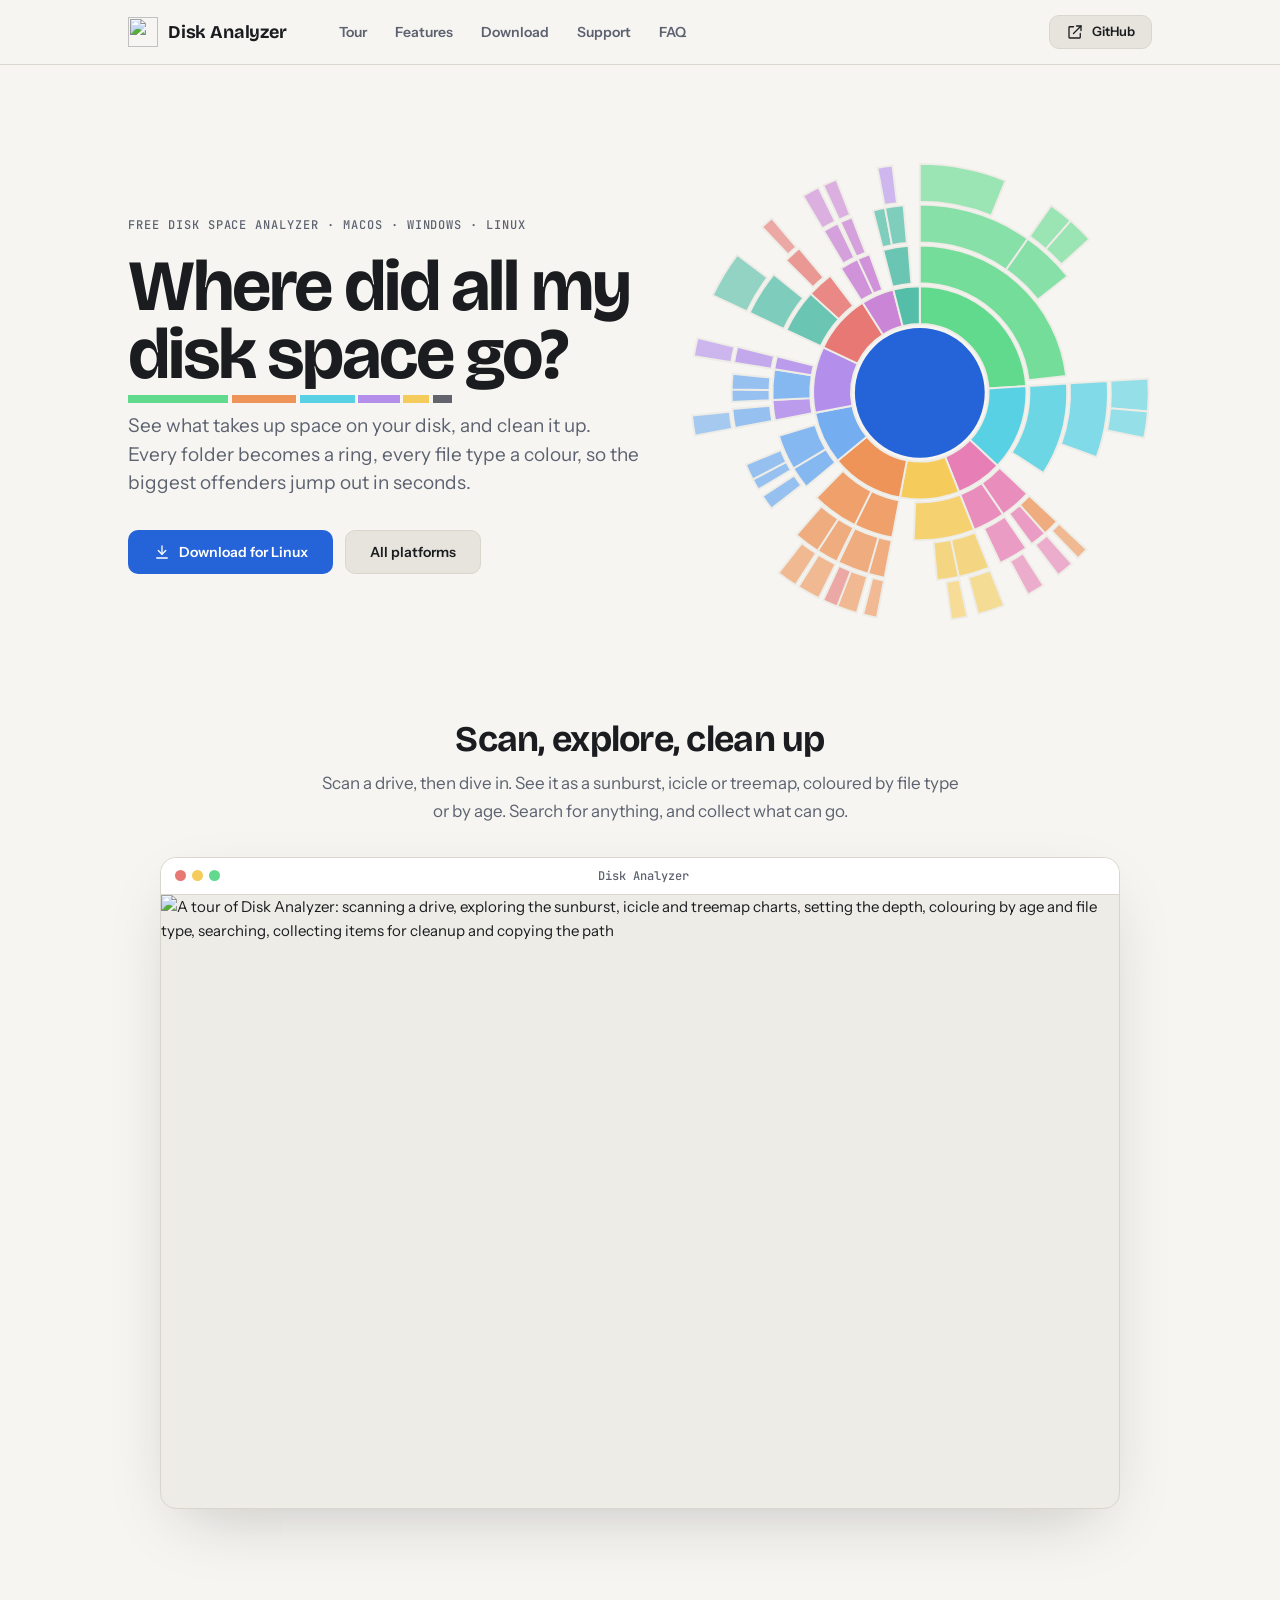
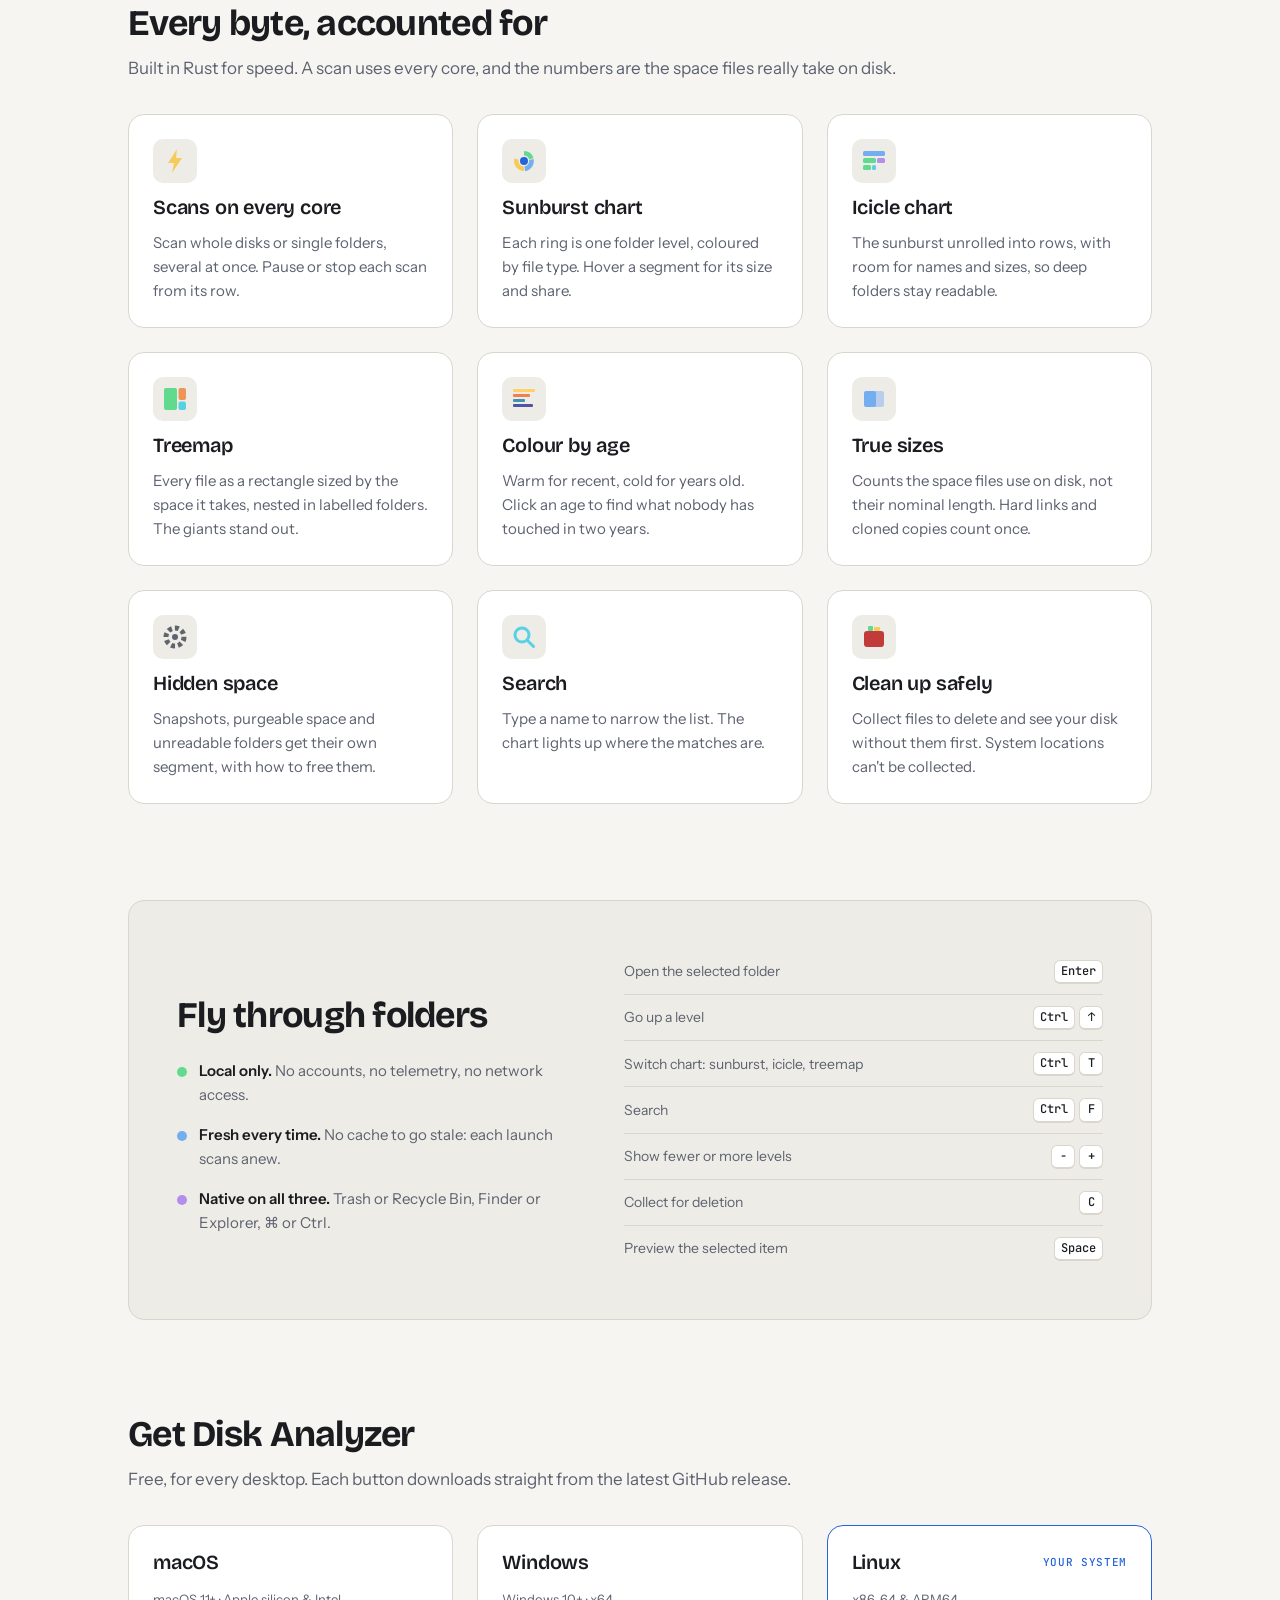
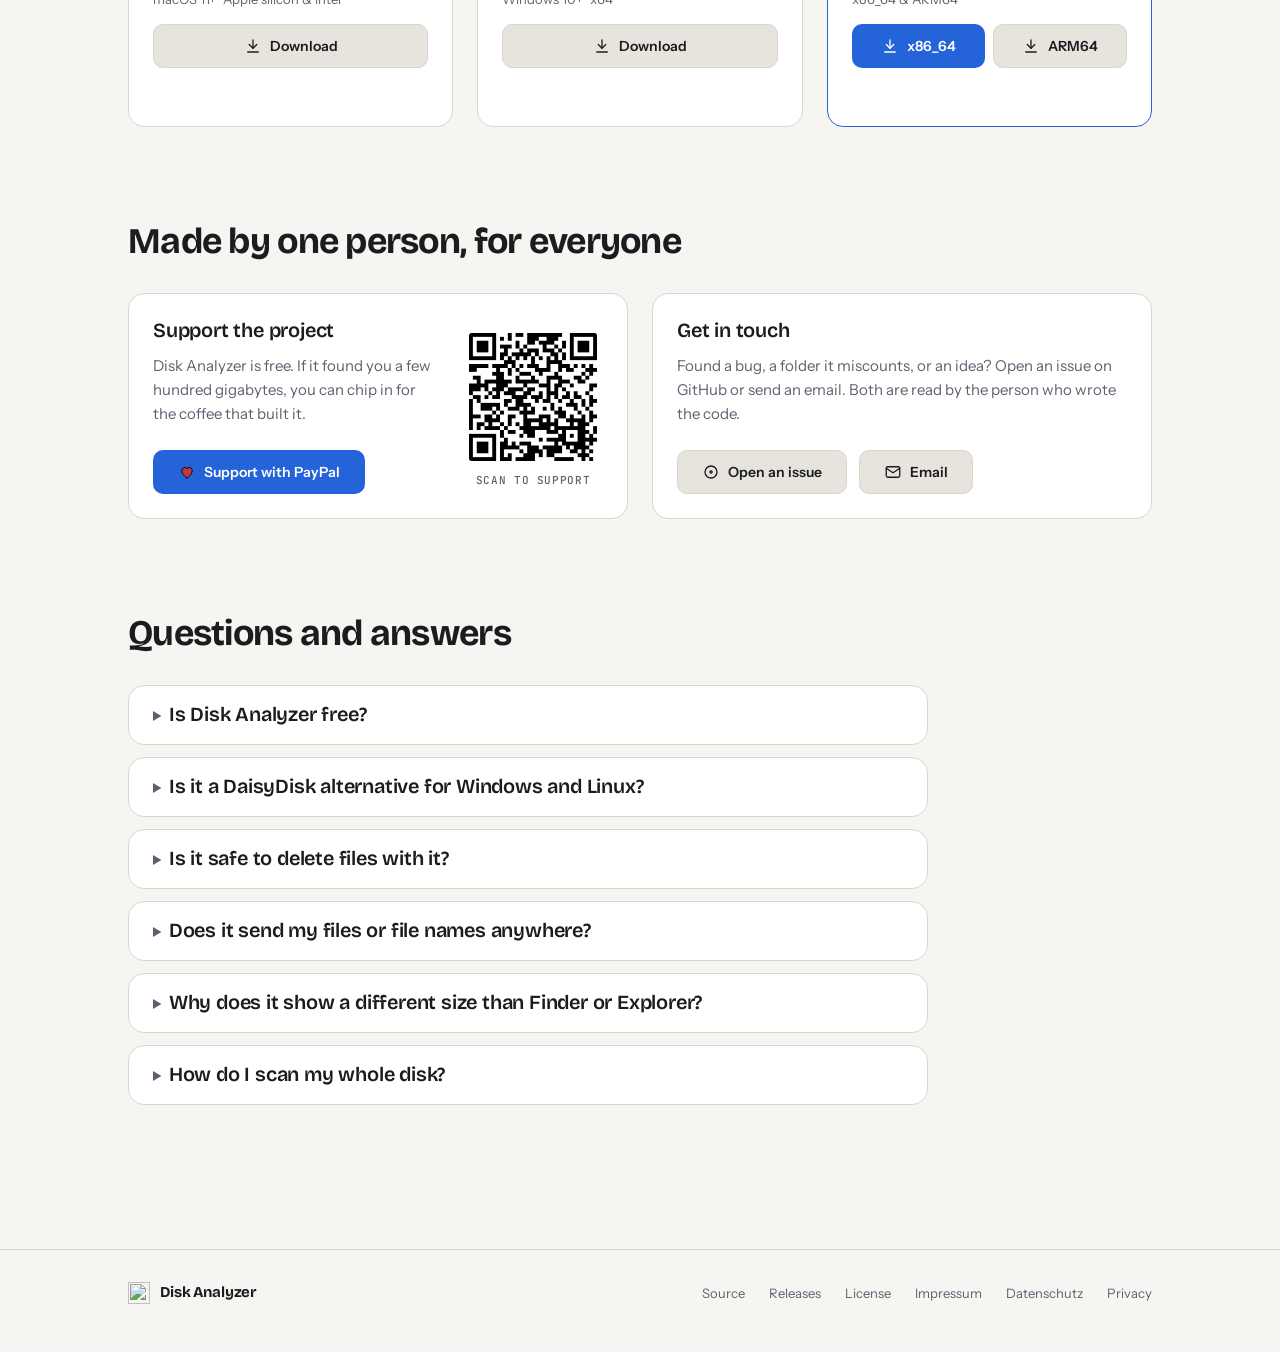
==== commit a5aa66d1: "Add an Impressum and a privacy policy to the website The Impressum and the German privacy policy, wi" ====
--- a/site/index.html
+++ b/site/index.html
@@ -25,9 +25,8 @@
 <link rel="icon" href="icon.svg" type="image/svg+xml">
 <link rel="icon" href="icon-256.png" type="image/png" sizes="256x256">
 <link rel="apple-touch-icon" href="icon-256.png">
-<link rel="preconnect" href="https://fonts.googleapis.com">
-<link rel="preconnect" href="https://fonts.gstatic.com" crossorigin>
-<link rel="stylesheet" href="https://fonts.googleapis.com/css2?family=Bricolage+Grotesque:opsz,wght@12..96,600;12..96,700&amp;family=Instrument+Sans:wght@400;500;600&amp;family=JetBrains+Mono:wght@500&amp;display=swap">
+<link rel="preload" href="fonts/bricolage-grotesque-latin.woff2" as="font" type="font/woff2" crossorigin>
+<link rel="preload" href="fonts/instrument-sans-latin.woff2" as="font" type="font/woff2" crossorigin>
 <link rel="stylesheet" href="style.css">
 <script src="site.js" defer></script>
 <script type="application/ld+json">{"@context":"https://schema.org","@graph":[{"@type":"WebSite","@id":"https://disk-analyzer.com/#website","url":"https://disk-analyzer.com/","name":"Disk Analyzer","inLanguage":"en"},{"@type":"SoftwareApplication","@id":"https://disk-analyzer.com/#app","name":"Disk Analyzer","description":"Free, open-source disk space analyzer for macOS, Windows and Linux. See what takes up space in sunburst, icicle and treemap charts, then clean up safely.","url":"https://disk-analyzer.com/","applicationCategory":"UtilitiesApplication","applicationSubCategory":"Disk space analyzer","operatingSystem":"macOS 11+, Windows 10+, Linux","offers":{"@type":"Offer","price":"0","priceCurrency":"USD"},"isAccessibleForFree":true,"license":"https://github.com/Fee0/disk_analyzer/blob/main/LICENSE","downloadUrl":"https://github.com/Fee0/disk_analyzer/releases/latest","image":"https://disk-analyzer.com/icon-256.png","screenshot":"https://disk-analyzer.com/tour.gif","featureList":["Sunburst chart","Icicle chart","Treemap","Colour by file type or age","True on-disk sizes","Hidden space","Search","Safe cleanup"],"sameAs":["https://github.com/Fee0/disk_analyzer"],"author":{"@type":"Person","name":"Frederik Peukert","url":"https://github.com/Fee0"}},{"@type":"FAQPage","@id":"https://disk-analyzer.com/#faq","mainEntity":[{"@type":"Question","name":"Is Disk Analyzer free?","acceptedAnswer":{"@type":"Answer","text":"Yes. Disk Analyzer is free and open source under the MIT license. There is no paid tier, no account and no ads."}},{"@type":"Question","name":"Is it a DaisyDisk alternative for Windows and Linux?","acceptedAnswer":{"@type":"Answer","text":"Disk Analyzer is inspired by DaisyDisk and shows the same kind of sunburst chart, but it runs on macOS, Windows and Linux. It also has an icicle chart and a treemap, the view you may know from WinDirStat."}},{"@type":"Question","name":"Is it safe to delete files with it?","acceptedAnswer":{"@type":"Answer","text":"Nothing is deleted while you explore. You collect the items you want gone, review the list, and confirm. They move to the Trash on macOS and Linux or the Recycle Bin on Windows, so you can restore them. System locations cannot be collected at all."}},{"@type":"Question","name":"Does it send my files or file names anywhere?","acceptedAnswer":{"@type":"Answer","text":"No. The app has no network access, no telemetry and no accounts. Every scan stays on your computer."}},{"@type":"Question","name":"Why does it show a different size than Finder or Explorer?","acceptedAnswer":{"@type":"Answer","text":"Disk Analyzer counts the space a file really takes on disk, not its nominal length. Hard links and cloned copies count once, and space the scan cannot see, such as snapshots and purgeable space, gets its own segment."}},{"@type":"Question","name":"How do I scan my whole disk?","acceptedAnswer":{"@type":"Answer","text":"On macOS, give the app Full Disk Access in System Settings under Privacy & Security. On Windows and Linux, run it as administrator or root. Folders it cannot read are counted as hidden space."}}]}]}</script>
@@ -41,8 +40,7 @@
       <a href="#tour">Tour</a><a href="#features">Features</a><a href="#download">Download</a><a href="#support">Support</a><a href="#faq">FAQ</a>
     </nav>
     <div class="top-right">
-      <a class="da-btn da-btn-ghost da-btn-sm" href="https://www.paypal.com/donate/?hosted_button_id=B4ZUCQ6966MHN" target="_blank" rel="noopener"><svg class="heart" viewBox="0 0 24 24" fill="none" stroke="currentColor" stroke-width="1.75" stroke-linecap="round" stroke-linejoin="round"><path d="M12 20s-7-4.4-7-10a4 4 0 0 1 7-2.6A4 4 0 0 1 19 10c0 5.6-7 10-7 10z"/></svg>Donate</a>
-      <a class="da-btn da-btn-secondary da-btn-sm top-github" href="https://github.com/Fee0/disk_analyzer"><svg viewBox="0 0 24 24" fill="none" stroke="currentColor" stroke-width="1.75" stroke-linecap="round" stroke-linejoin="round"><path d="M14 4h6v6"/><path d="M20 4 10 14"/><path d="M19 14v5a1 1 0 0 1-1 1H5a1 1 0 0 1-1-1V6a1 1 0 0 1 1-1h5"/></svg>GitHub</a>
+      <a class="da-btn da-btn-secondary da-btn-sm" href="https://github.com/Fee0/disk_analyzer"><svg viewBox="0 0 24 24" fill="none" stroke="currentColor" stroke-width="1.75" stroke-linecap="round" stroke-linejoin="round"><path d="M14 4h6v6"/><path d="M20 4 10 14"/><path d="M19 14v5a1 1 0 0 1-1 1H5a1 1 0 0 1-1-1V6a1 1 0 0 1 1-1h5"/></svg>GitHub</a>
     </div>
   </div>
 </header>
@@ -201,17 +199,17 @@
           <div class="donate-text">
             <h3 class="da-h-card">Support the project</h3>
             <p>Disk Analyzer is free. If it found you a few hundred gigabytes, you can chip in for the coffee that built it.</p>
-            <div class="support-actions"><a class="da-btn da-btn-primary" id="donate" href="https://www.paypal.com/donate/?hosted_button_id=B4ZUCQ6966MHN" target="_blank" rel="noopener"><svg class="heart" viewBox="0 0 24 24" fill="none" stroke="currentColor" stroke-width="1.75" stroke-linecap="round" stroke-linejoin="round"><path d="M12 20s-7-4.4-7-10a4 4 0 0 1 7-2.6A4 4 0 0 1 19 10c0 5.6-7 10-7 10z"/></svg>Donate with PayPal</a></div>
+            <div class="support-actions"><a class="da-btn da-btn-primary" id="donate" href="https://www.paypal.com/donate/?hosted_button_id=B4ZUCQ6966MHN" target="_blank" rel="noopener"><svg class="heart" viewBox="0 0 24 24" fill="none" stroke="currentColor" stroke-width="1.75" stroke-linecap="round" stroke-linejoin="round"><path d="M12 20s-7-4.4-7-10a4 4 0 0 1 7-2.6A4 4 0 0 1 19 10c0 5.6-7 10-7 10z"/></svg>Support with PayPal</a></div>
           </div>
           <figure class="donate-qr">
-            <img src="donate-qr.png" width="128" height="128" alt="QR code for the PayPal donation page" loading="lazy">
-            <figcaption>Scan to donate</figcaption>
+            <img src="donate-qr.png" width="128" height="128" alt="QR code linking to PayPal" loading="lazy">
+            <figcaption>Scan to support</figcaption>
           </figure>
         </div>
         <div class="da-card">
           <h3 class="da-h-card">Get in touch</h3>
-          <p>Found a bug, a folder it miscounts, or an idea? Open an issue. It is read by the person who wrote the code.</p>
-          <div class="support-actions"><a class="da-btn da-btn-secondary" href="https://github.com/Fee0/disk_analyzer/issues/new"><svg viewBox="0 0 24 24" fill="none" stroke="currentColor" stroke-width="1.75" stroke-linecap="round" stroke-linejoin="round"><rect x="3" y="5" width="18" height="14" rx="2"/><path d="m3 7 9 6 9-6"/></svg>Open an issue</a><a class="da-btn da-btn-ghost" href="https://github.com/Fee0/disk_analyzer">Star on GitHub</a></div>
+          <p>Found a bug, a folder it miscounts, or an idea? Open an issue on GitHub or send an email. Both are read by the person who wrote the code.</p>
+          <div class="support-actions"><a class="da-btn da-btn-secondary" href="https://github.com/Fee0/disk_analyzer/issues/new"><svg viewBox="0 0 24 24" fill="none" stroke="currentColor" stroke-width="1.75" stroke-linecap="round" stroke-linejoin="round"><circle cx="12" cy="12" r="8"/><circle cx="12" cy="12" r="1.5"/></svg>Open an issue</a><a class="da-btn da-btn-secondary" href="mailto:info@disk-analyzer.com"><svg viewBox="0 0 24 24" fill="none" stroke="currentColor" stroke-width="1.75" stroke-linecap="round" stroke-linejoin="round"><rect x="3" y="5" width="18" height="14" rx="2"/><path d="m3 7 9 6 9-6"/></svg>Email</a></div>
         </div>
       </div>
     </section>
@@ -259,6 +257,9 @@
       <a href="https://github.com/Fee0/disk_analyzer">Source</a>
       <a href="https://github.com/Fee0/disk_analyzer/releases">Releases</a>
       <a href="https://github.com/Fee0/disk_analyzer/blob/main/LICENSE">License</a>
+      <a href="impressum.html">Impressum</a>
+      <a href="datenschutz.html" hreflang="de">Datenschutz</a>
+      <a href="privacy.html">Privacy</a>
     </nav>
   </div>
 </footer>
--- a/site/style.css
+++ b/site/style.css
@@ -1,3 +1,10 @@
+@font-face { font-family: "Bricolage Grotesque"; font-style: normal; font-weight: 600 700; font-display: swap; src: url("fonts/bricolage-grotesque-latin-ext.woff2") format("woff2"); unicode-range: U+0100-02BA, U+02BD-02C5, U+02C7-02CC, U+02CE-02D7, U+02DD-02FF, U+0304, U+0308, U+0329, U+1D00-1DBF, U+1E00-1E9F, U+1EF2-1EFF, U+2020, U+20A0-20AB, U+20AD-20C4, U+2113, U+2C60-2C7F, U+A720-A7FF; }
+@font-face { font-family: "Bricolage Grotesque"; font-style: normal; font-weight: 600 700; font-display: swap; src: url("fonts/bricolage-grotesque-latin.woff2") format("woff2"); unicode-range: U+0000-00FF, U+0131, U+0152-0153, U+02BB-02BC, U+02C6, U+02DA, U+02DC, U+0304, U+0308, U+0329, U+2000-206F, U+20AC, U+2122, U+2191, U+2193, U+2212, U+2215, U+FEFF, U+FFFD; }
+@font-face { font-family: "Instrument Sans"; font-style: normal; font-weight: 400 600; font-display: swap; src: url("fonts/instrument-sans-latin-ext.woff2") format("woff2"); unicode-range: U+0100-02BA, U+02BD-02C5, U+02C7-02CC, U+02CE-02D7, U+02DD-02FF, U+0304, U+0308, U+0329, U+1D00-1DBF, U+1E00-1E9F, U+1EF2-1EFF, U+2020, U+20A0-20AB, U+20AD-20C4, U+2113, U+2C60-2C7F, U+A720-A7FF; }
+@font-face { font-family: "Instrument Sans"; font-style: normal; font-weight: 400 600; font-display: swap; src: url("fonts/instrument-sans-latin.woff2") format("woff2"); unicode-range: U+0000-00FF, U+0131, U+0152-0153, U+02BB-02BC, U+02C6, U+02DA, U+02DC, U+0304, U+0308, U+0329, U+2000-206F, U+20AC, U+2122, U+2191, U+2193, U+2212, U+2215, U+FEFF, U+FFFD; }
+@font-face { font-family: "JetBrains Mono"; font-style: normal; font-weight: 500; font-display: swap; src: url("fonts/jetbrains-mono-latin-ext.woff2") format("woff2"); unicode-range: U+0100-02BA, U+02BD-02C5, U+02C7-02CC, U+02CE-02D7, U+02DD-02FF, U+0304, U+0308, U+0329, U+1D00-1DBF, U+1E00-1E9F, U+1EF2-1EFF, U+2020, U+20A0-20AB, U+20AD-20C4, U+2113, U+2C60-2C7F, U+A720-A7FF; }
+@font-face { font-family: "JetBrains Mono"; font-style: normal; font-weight: 500; font-display: swap; src: url("fonts/jetbrains-mono-latin.woff2") format("woff2"); unicode-range: U+0000-00FF, U+0131, U+0152-0153, U+02BB-02BC, U+02C6, U+02DA, U+02DC, U+0304, U+0308, U+0329, U+2000-206F, U+20AC, U+2122, U+2191, U+2193, U+2212, U+2215, U+FEFF, U+FFFD; }
+
 :root {
   color-scheme: dark light;
   --bg: #1f2125;
@@ -210,15 +217,24 @@
   .faq summary::marker { color: var(--text-dim); }
   .faq p { margin: 0; padding: 0 var(--space-6) var(--space-6); color: var(--text-dim); }
 
+  .legal { max-width: 720px; padding: var(--space-12) 0 0; }
+  .legal h1 { margin: var(--space-3) 0 var(--space-8); hyphens: auto; overflow-wrap: break-word; }
+  .legal h2 { margin: var(--space-8) 0 var(--space-3); }
+  .legal p, .legal li { color: var(--text-dim); }
+  .legal p { margin: 0 0 var(--space-3); }
+  .legal ul { margin: 0 0 var(--space-3); padding-left: 20px; }
+  .legal address { font-style: normal; color: var(--text); }
+  .legal-links { margin-top: var(--space-8); color: var(--text-dim); font-size: 13px; }
+
   footer.bottom { margin-top: var(--space-24); border-top: 1px solid var(--line); padding: var(--space-8) 0 var(--space-12); color: var(--text-dim); font-size: 13px; }
   footer.bottom .wrap { display: flex; gap: var(--space-6); align-items: center; flex-wrap: wrap; }
   footer.bottom .brand { font-size: 15px; }
   footer.bottom .brand img { width: 22px; height: 22px; }
-  footer.bottom nav { margin-left: auto; display: flex; gap: var(--space-6); }
+  footer.bottom nav { margin-left: auto; display: flex; flex-wrap: wrap; gap: var(--space-2) var(--space-6); }
   footer.bottom nav a { color: var(--text-dim); }
   footer.bottom nav a:hover { color: var(--text); }
 
-  @media (max-width: 520px) { .top-github { display: none; } }
+  @media (max-width: 520px) { .legal h1 { font-size: 28px; } }
 
   @media (max-width: 900px) {
     .wrap { padding: 0 var(--space-6); }
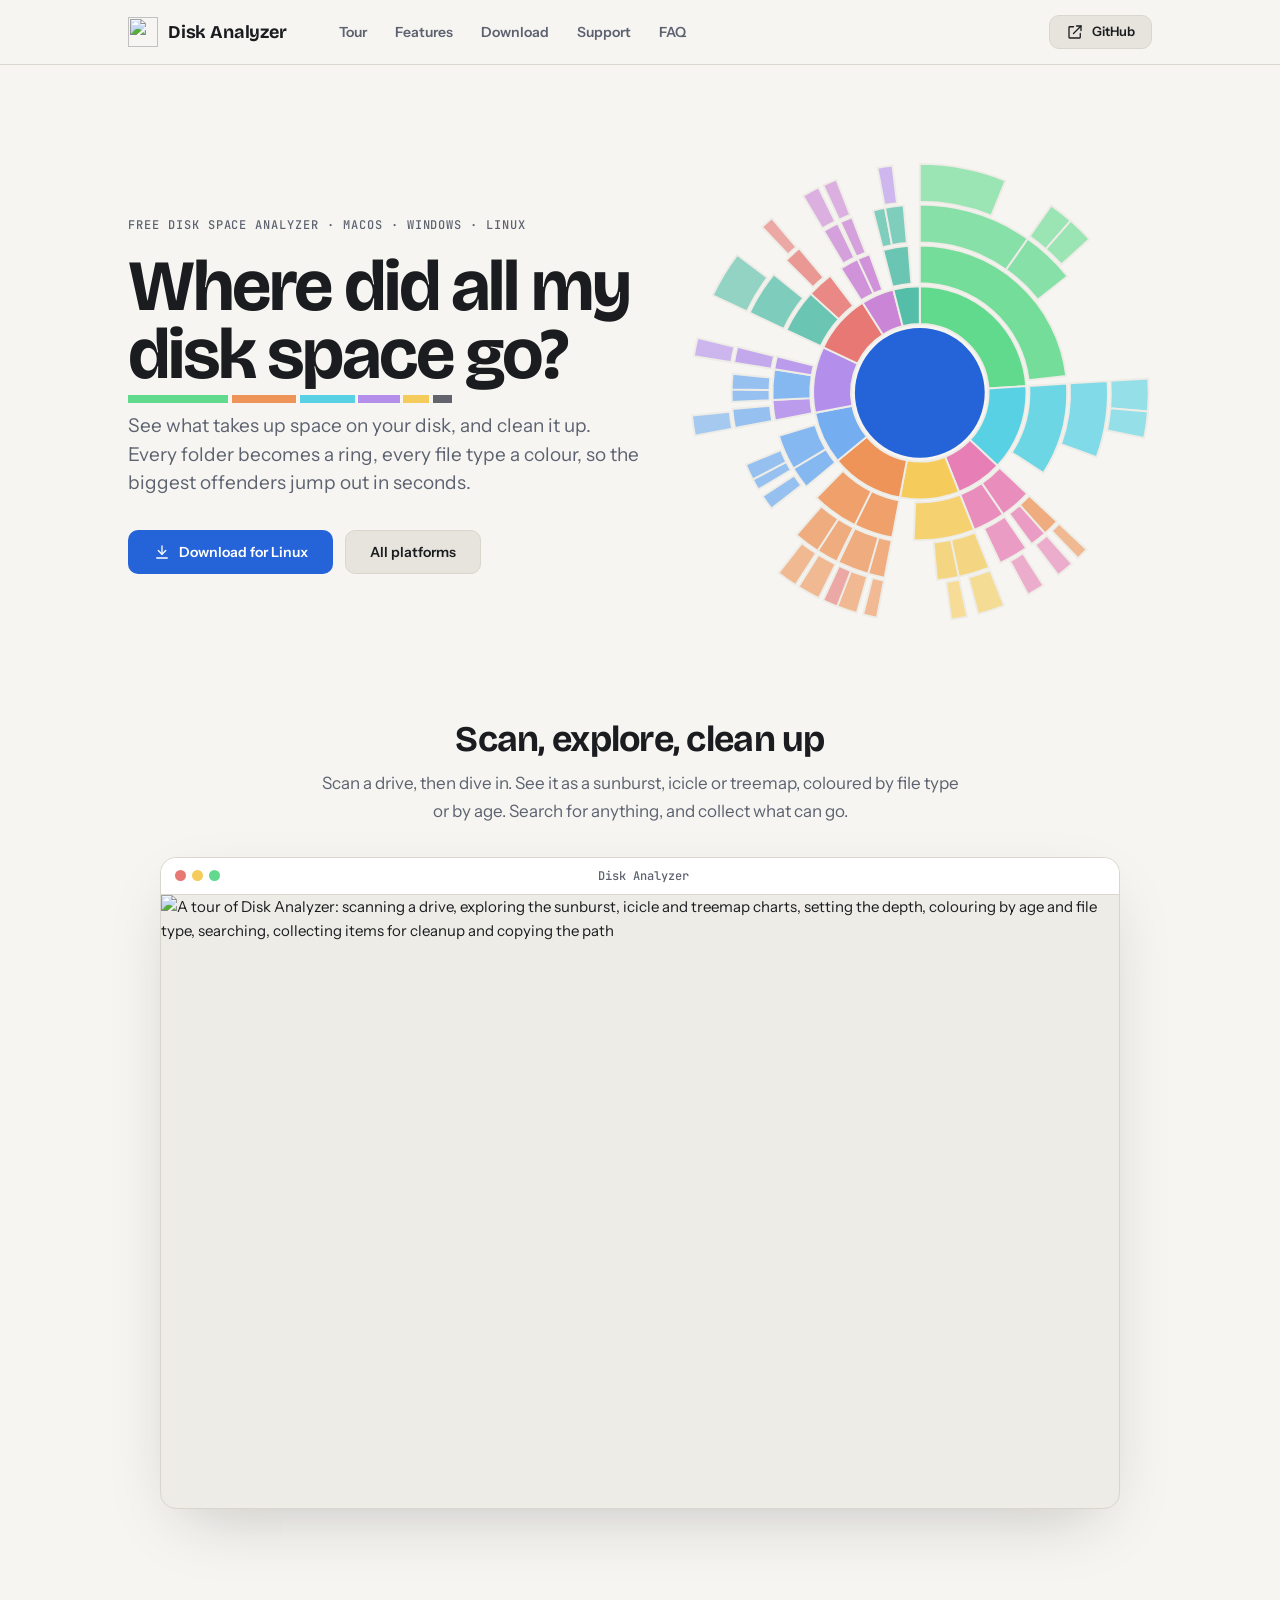
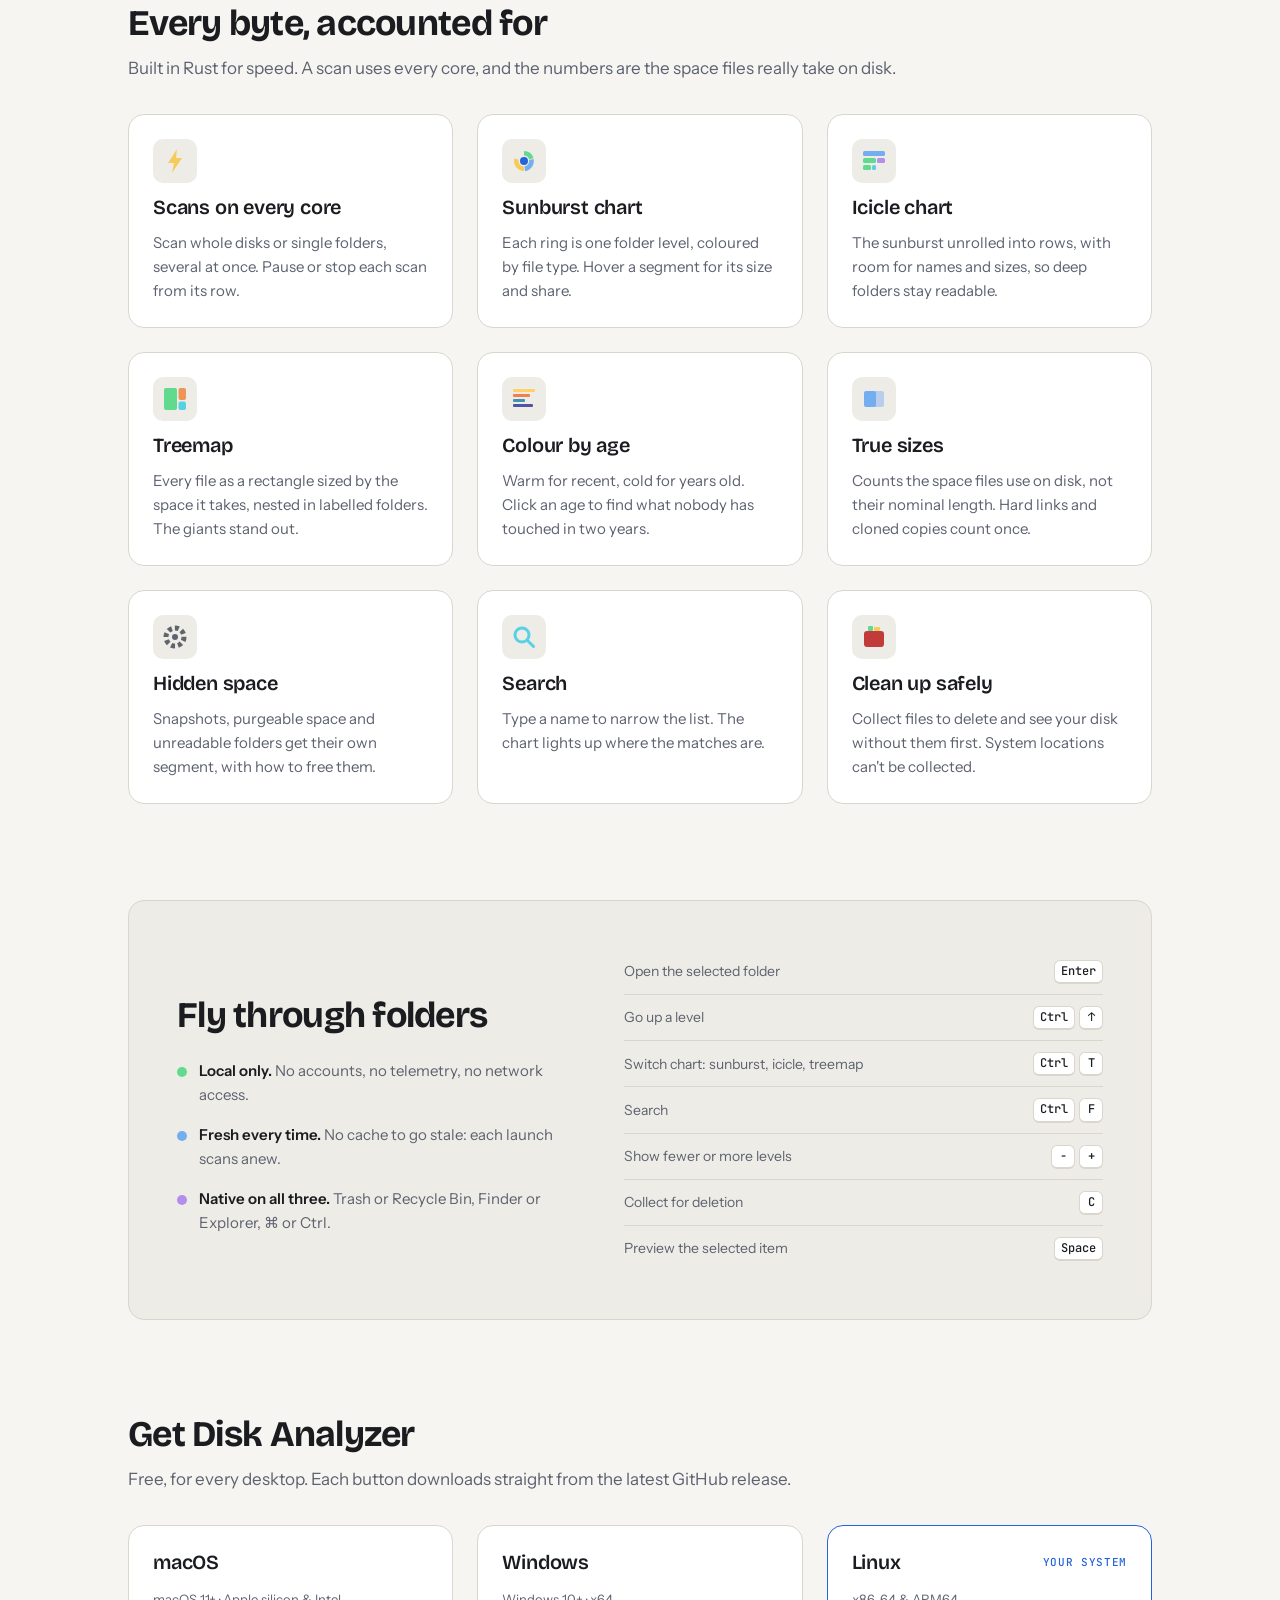
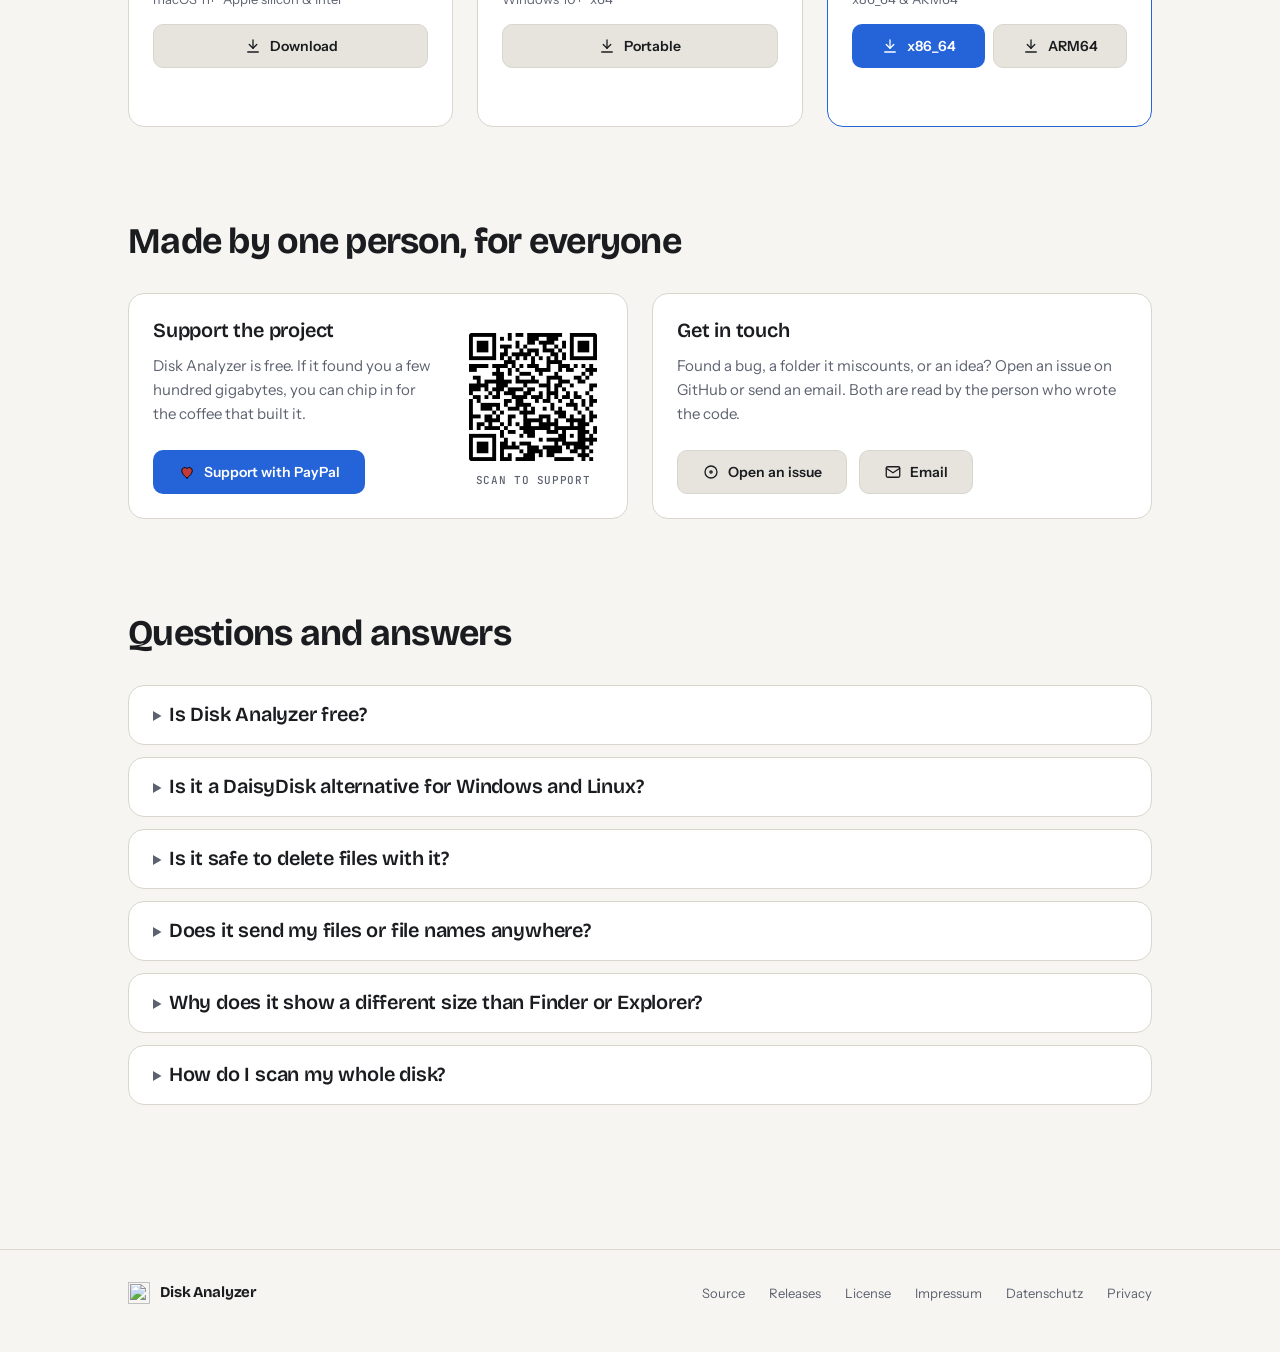
==== commit 30a122ff: "Ship a Windows MSI installer next to the portable zip The release builds an MSI with WiX 5 that inst" ====
--- a/site/index.html
+++ b/site/index.html
@@ -172,8 +172,12 @@
         <div class="da-card da-dl" data-da-card="windows">
           <div class="da-dl-os"><h3 class="da-h-card">Windows</h3><span class="da-dl-badge">Your system</span></div>
           <span class="da-caption">Windows 10+ · x64</span>
-          <a class="da-btn da-btn-secondary" data-da-os="windows" href="https://github.com/Fee0/disk_analyzer/releases/download/v0.6.0/disk-analyzer-0.6.0-windows-x86_64.zip"><svg viewBox="0 0 24 24" fill="none" stroke="currentColor" stroke-width="1.75" stroke-linecap="round" stroke-linejoin="round"><path d="M12 4v11"/><path d="m7 10 5 5 5-5"/><path d="M5 20h14"/></svg>Download</a>
-          <span class="da-dl-file" data-da-file="windows"></span>
+          <div class="da-dl-arch">
+            <a class="da-btn da-btn-secondary" data-da-os="windows" href="https://github.com/Fee0/disk_analyzer/releases/latest" hidden><svg viewBox="0 0 24 24" fill="none" stroke="currentColor" stroke-width="1.75" stroke-linecap="round" stroke-linejoin="round"><path d="M12 4v11"/><path d="m7 10 5 5 5-5"/><path d="M5 20h14"/></svg>Installer</a>
+            <a class="da-btn da-btn-secondary" data-da-os="windowsZip" href="https://github.com/Fee0/disk_analyzer/releases/download/v0.6.0/disk-analyzer-0.6.0-windows-x86_64.zip"><svg viewBox="0 0 24 24" fill="none" stroke="currentColor" stroke-width="1.75" stroke-linecap="round" stroke-linejoin="round"><path d="M12 4v11"/><path d="m7 10 5 5 5-5"/><path d="M5 20h14"/></svg>Portable</a>
+            <span class="da-dl-file" data-da-file="windows" hidden></span>
+            <span class="da-dl-file" data-da-file="windowsZip"></span>
+          </div>
         </div>
         <div class="da-card da-dl" data-da-card="linux">
           <div class="da-dl-os"><h3 class="da-h-card">Linux</h3><span class="da-dl-badge">Your system</span></div>
--- a/site/style.css
+++ b/site/style.css
@@ -119,6 +119,8 @@
 .da-dl-badge { font: 500 11px/1 var(--font-mono); letter-spacing: .06em; text-transform: uppercase; color: var(--accent); }
 .da-dl .da-btn { justify-content: center; }
 .da-dl-arch { display: grid; grid-template-columns: 1fr 1fr; gap: var(--space-4) var(--space-2); }
+.da-dl-arch:has(> [hidden]) { grid-template-columns: 1fr; }
+.da-dl [hidden] { display: none; }
 .da-dl-arch .da-btn { padding: 0 var(--space-3); }
 .da-dl-alt { display: flex; gap: var(--space-3); font-size: 13px; }
 
@@ -210,7 +212,7 @@
   .donate-qr figcaption { font: 500 11px/1 var(--font-mono); letter-spacing: .06em; text-transform: uppercase; color: var(--text-dim); }
   @media (max-width: 520px) { .da-support .donate-card { flex-direction: column; } .donate-qr { align-self: flex-start; } }
 
-  .faq { display: flex; flex-direction: column; gap: var(--space-3); max-width: 800px; }
+  .faq { display: flex; flex-direction: column; gap: var(--space-3); }
   .faq details { padding: 0; }
   .faq summary { cursor: pointer; padding: var(--space-4) var(--space-6); border-radius: var(--radius-lg); }
   .faq summary h3 { display: inline; }
